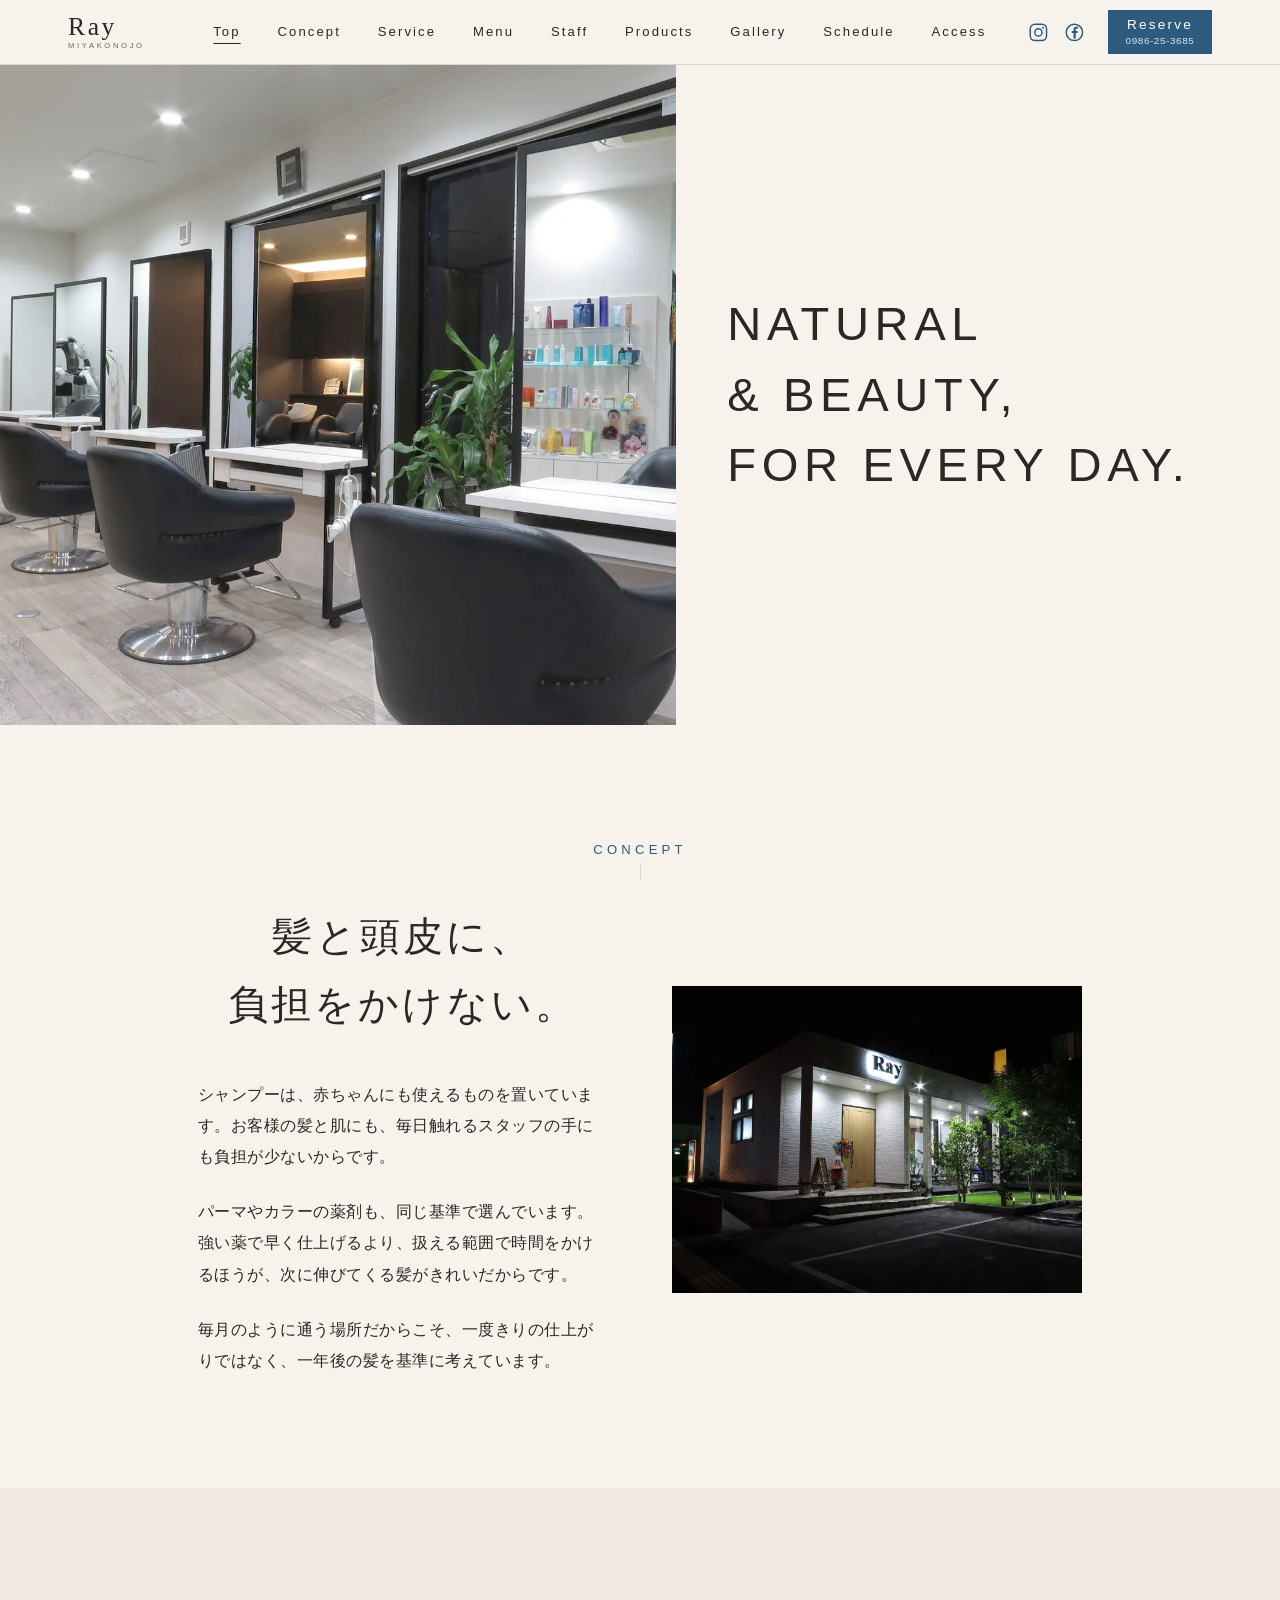
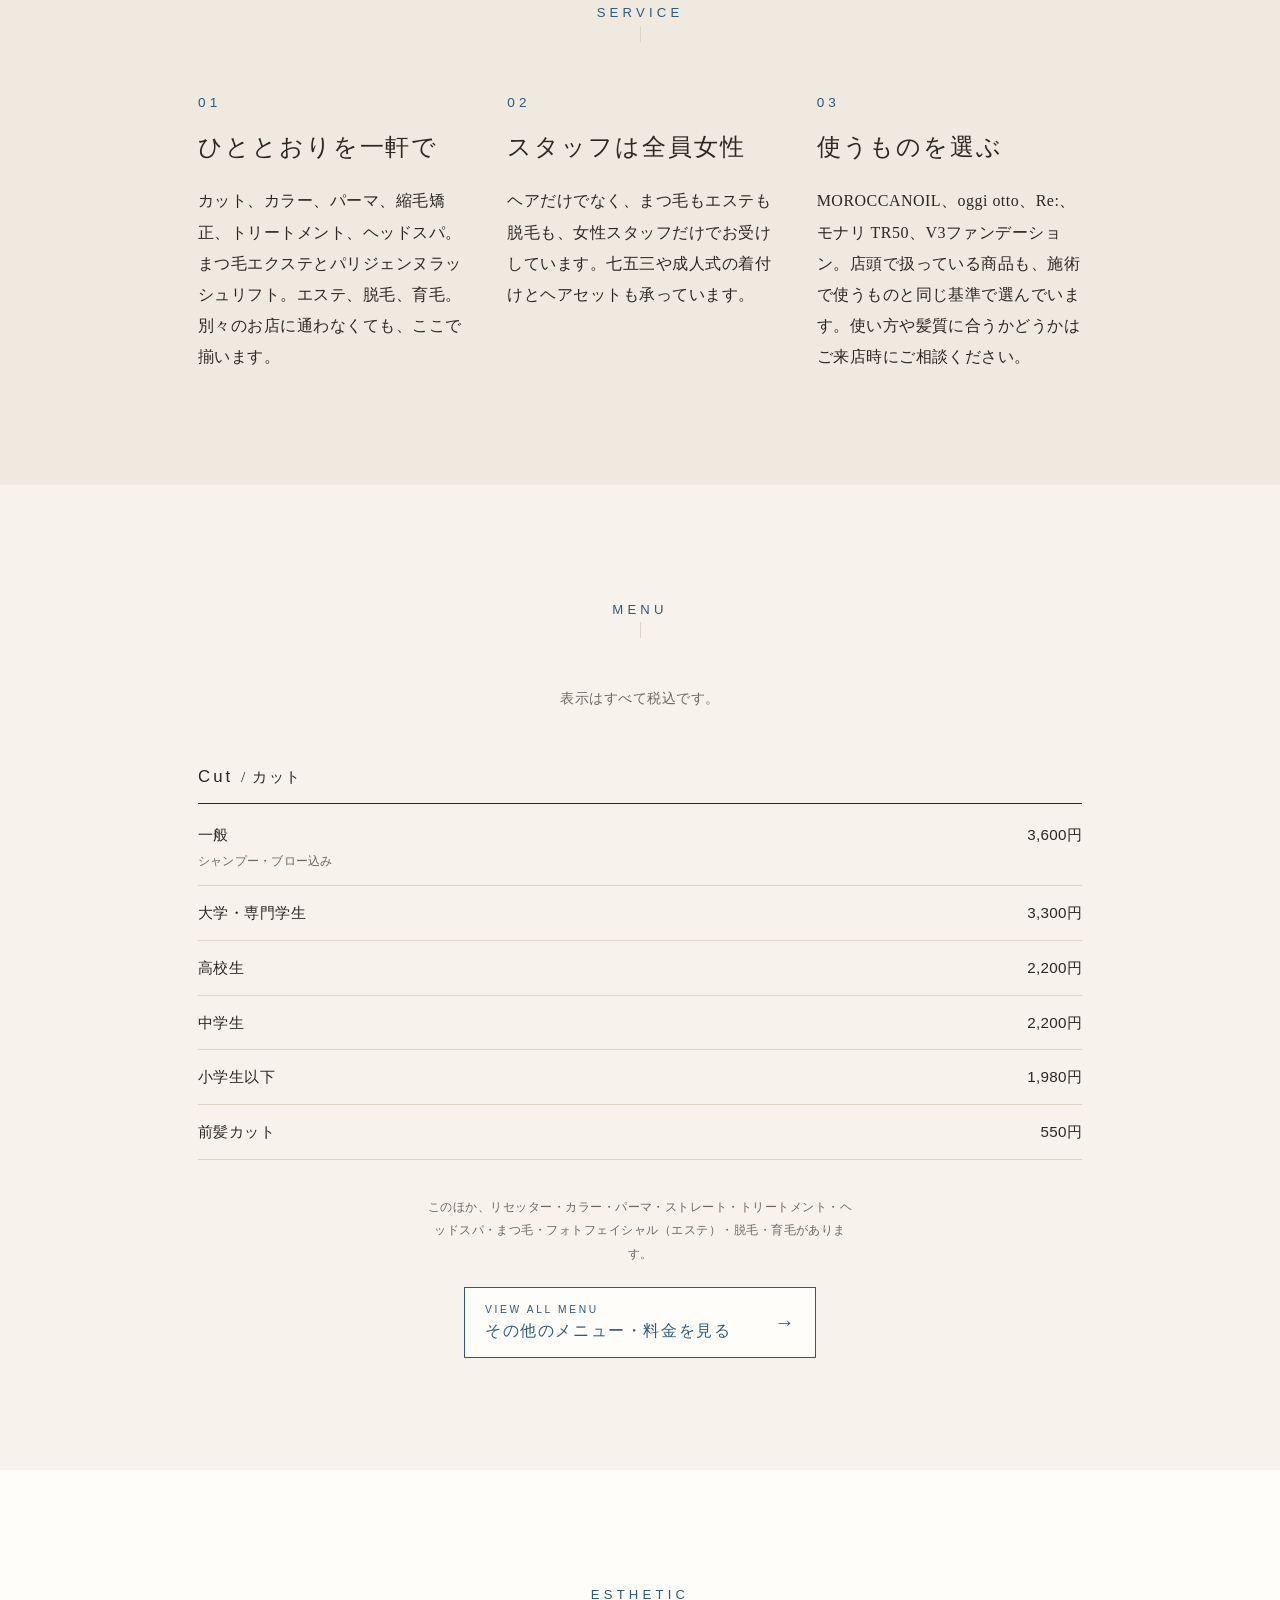
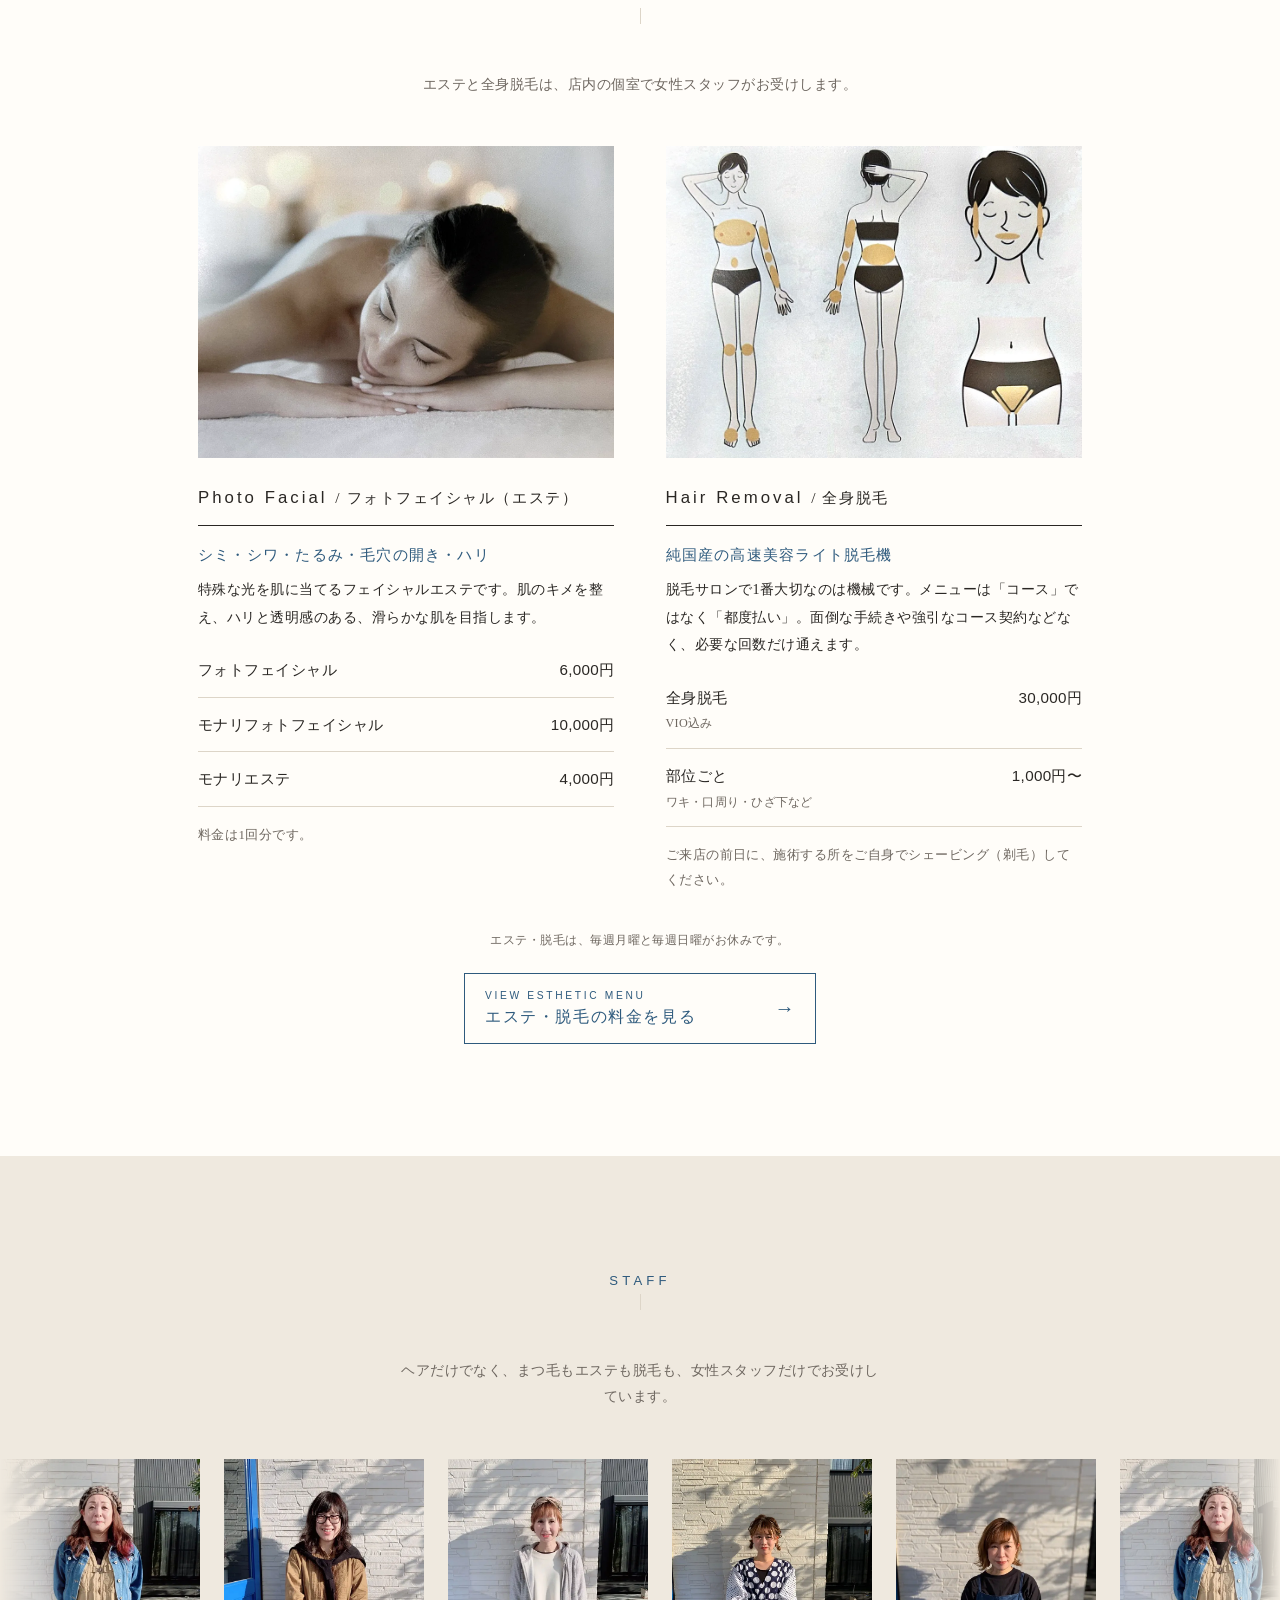
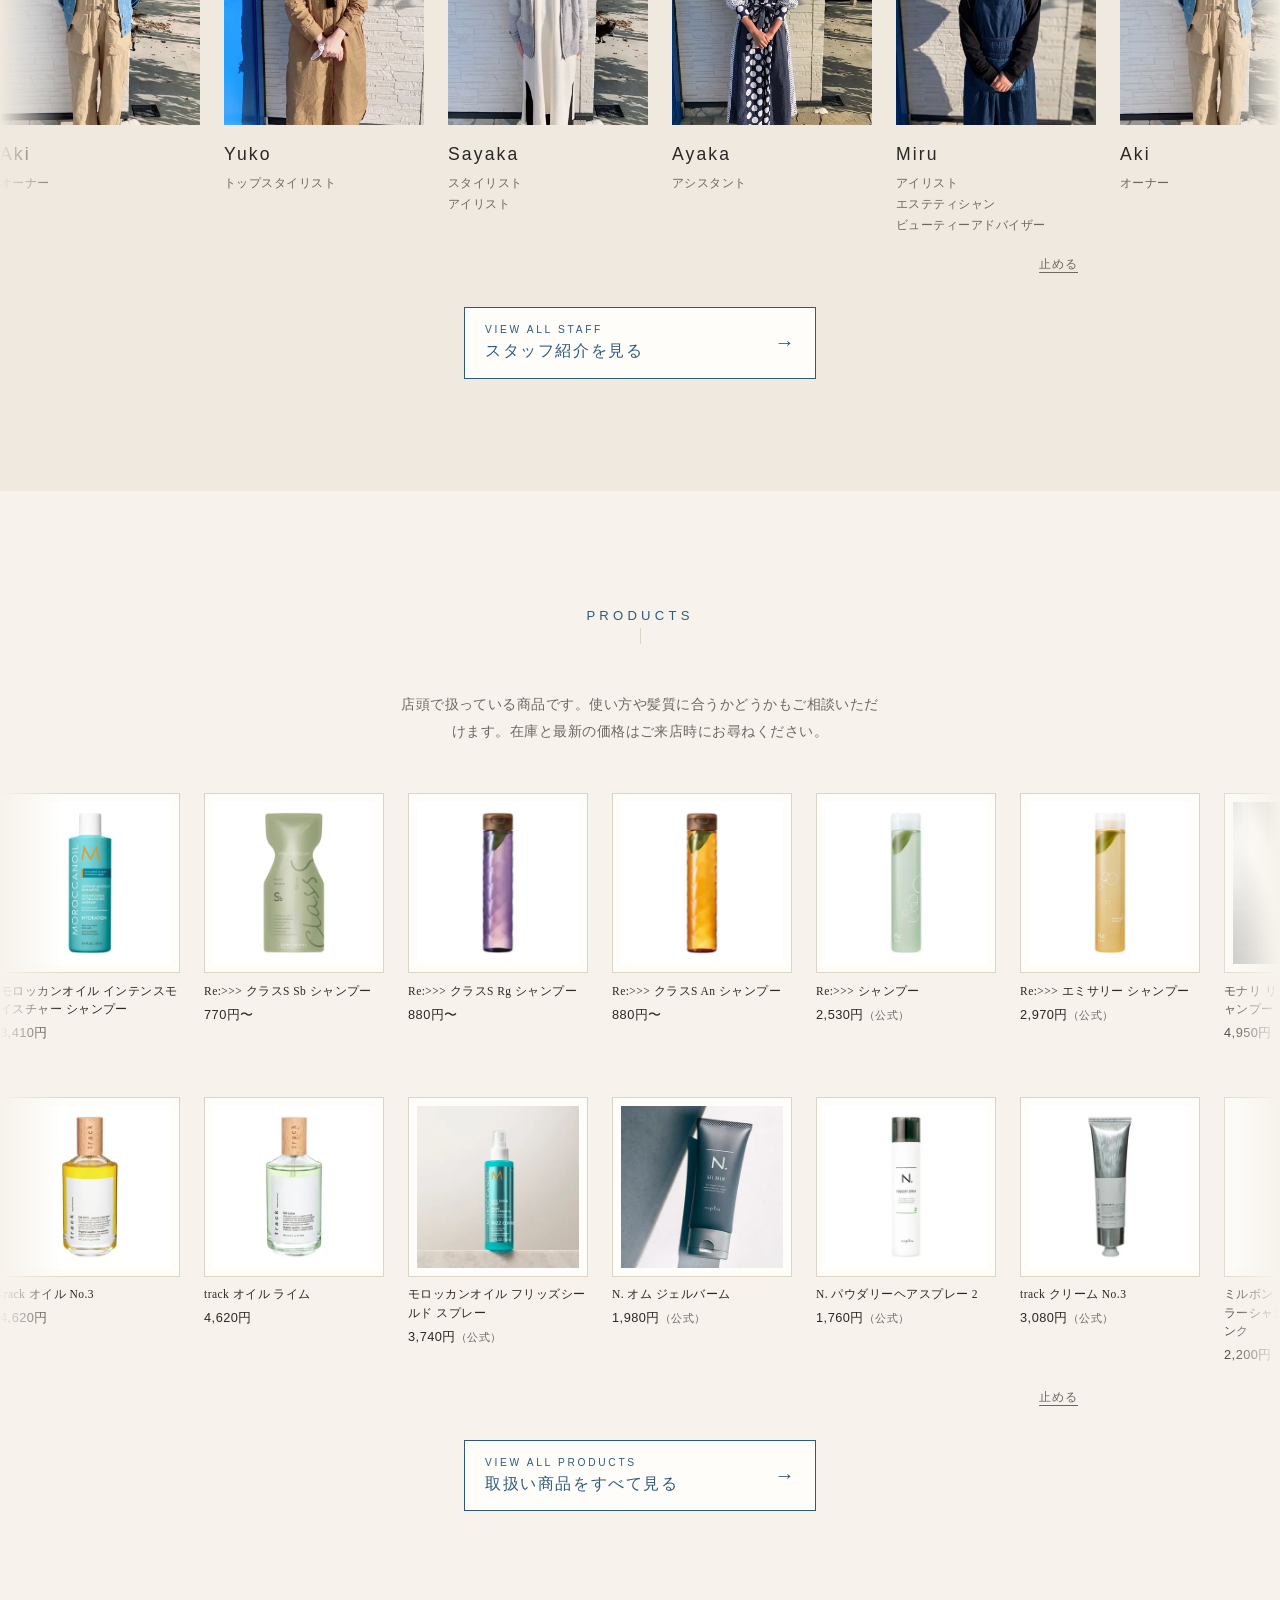
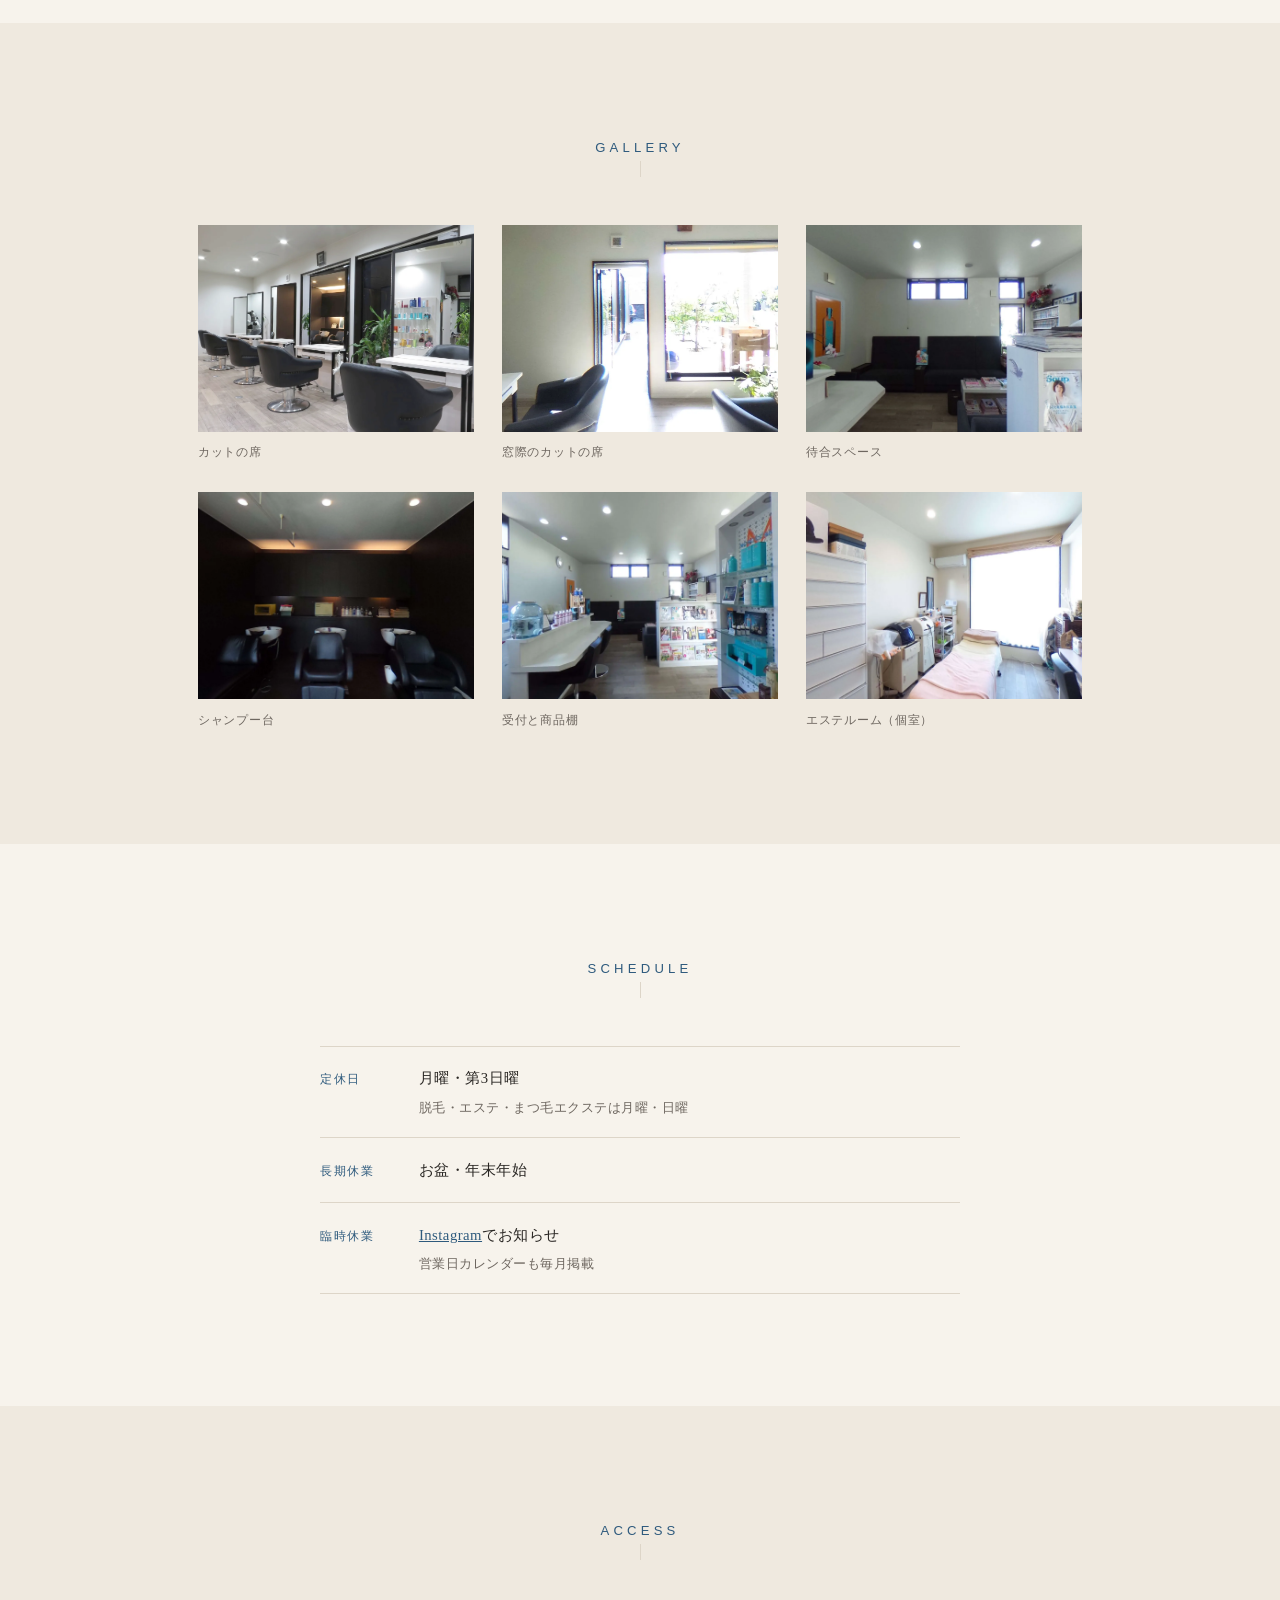
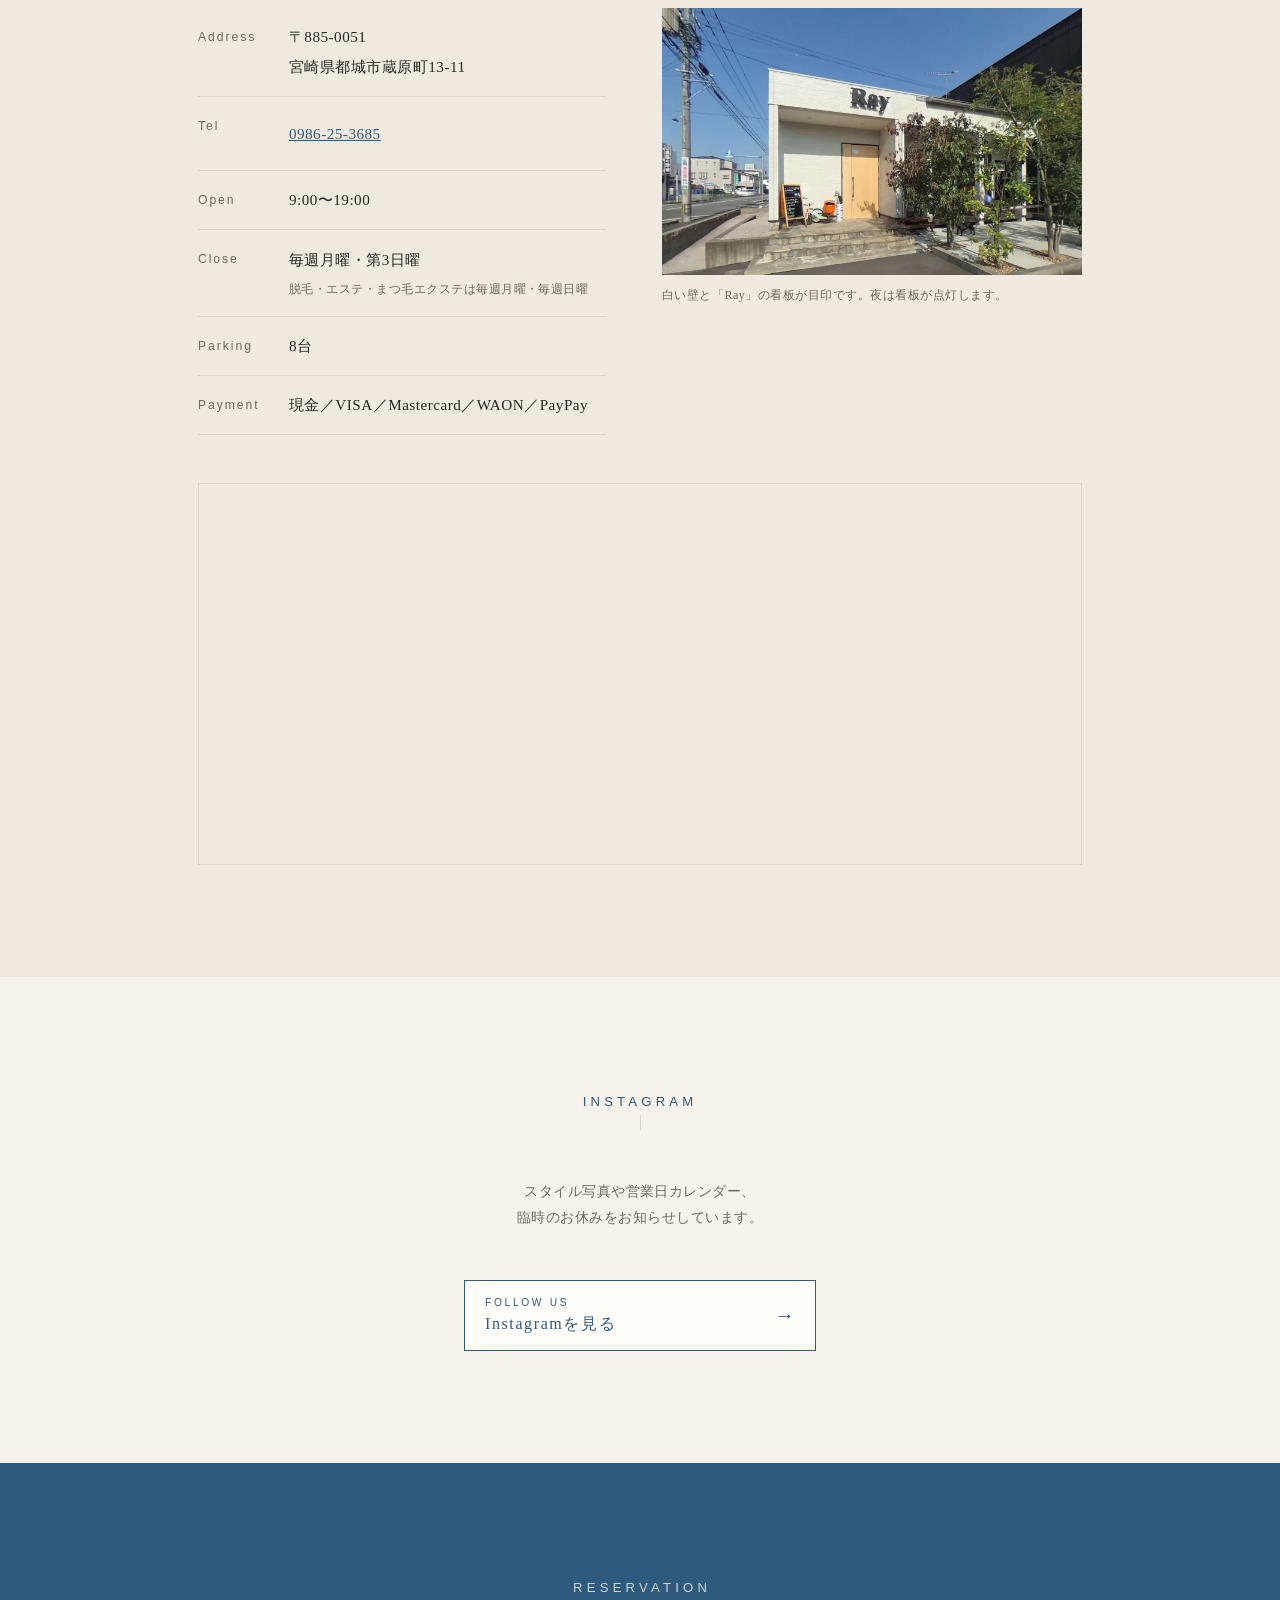
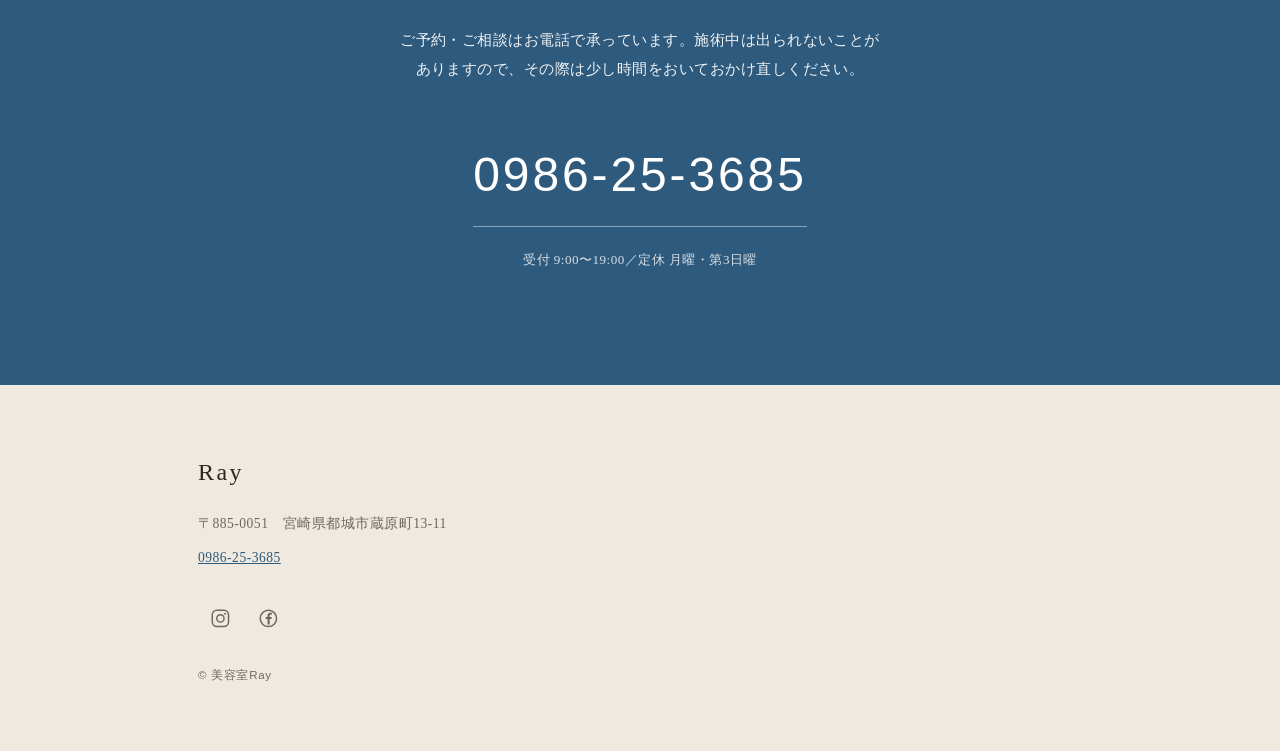
==== v2/index.html @ 23c6b714 "v2: トップにエステ(フォトフェイシャル)・全身脱毛の段(店頭のチラシの文と写真) Co-Authored-By: Claude Opus 5.5 <noreply@anthropic.com>" ====
<!DOCTYPE html>
<html lang="ja">
<head>
<script>document.documentElement.className+=" js";</script>
<meta charset="UTF-8">
<meta name="viewport" content="width=device-width, initial-scale=1">
<title>美容室Ray｜宮崎県都城市蔵原町の美容室</title>
<meta name="description" content="宮崎県都城市蔵原町の美容室Ray。髪と頭皮に負担をかけないことを基準に薬剤と商品を選んでいます。カット3,600円〜。まつ毛、エステ、脱毛まで女性スタッフだけでお受けしています。">
<meta name="robots" content="noindex">
<link rel="icon" href="favicon.svg" type="image/svg+xml">
<link rel="stylesheet" href="style.css?v=20261113b">
</head>
<body>

<a class="skip" href="#main">本文へスキップ</a>

<header class="hd">
  <div class="hd__bar">
    <a class="hd__logo" href="./">Ray<span>MIYAKONOJO</span></a>

    <button class="hd__toggle" type="button" id="navToggle" aria-expanded="false" aria-controls="siteNav">
      <span class="vh">メニューを開く</span><i></i><i></i>
    </button>

    <nav class="hd__nav" id="siteNav" aria-label="メインナビゲーション">
      <ul>
        <li><a href="./" aria-current="page">Top</a></li>
        <li><a href="#concept">Concept</a></li>
        <li><a href="#service">Service</a></li>
        <li><a href="menu.html">Menu</a></li>
        <li><a href="staff.html">Staff</a></li>
        <li><a href="products.html">Products</a></li>
        <li><a href="#gallery">Gallery</a></li>
        <li><a href="#news">Schedule</a></li>
        <li><a href="#access">Access</a></li>
      </ul>
    </nav>

    <!-- 2026-11-12 本人の頼み:予約の電話の隣に、Instagram・Facebook へ飛ぶアイコン(フッターと同じ自作のSVG) -->
    <ul class="hd__sns">
      <li><a href="https://www.instagram.com/ray19961004" target="_blank" rel="noopener">
        <span class="vh">Instagram</span>
        <svg viewBox="0 0 24 24" aria-hidden="true" focusable="false">
          <rect x="2.6" y="2.6" width="18.8" height="18.8" rx="5.4" fill="none" stroke="currentColor" stroke-width="1.7"/>
          <circle cx="12" cy="12" r="4.2" fill="none" stroke="currentColor" stroke-width="1.7"/>
          <circle cx="17.4" cy="6.6" r="1.15" fill="currentColor"/>
        </svg></a></li>
      <li><a href="https://www.facebook.com/Ray-426782200786898/" target="_blank" rel="noopener">
        <span class="vh">Facebook</span>
        <svg viewBox="0 0 24 24" aria-hidden="true" focusable="false">
          <circle cx="12" cy="12" r="9.4" fill="none" stroke="currentColor" stroke-width="1.7"/>
          <path d="M13.5 19v-6.2h2.05l.31-2.4H13.5V8.86c0-.7.19-1.17 1.19-1.17h1.27V5.54c-.22-.03-.98-.09-1.86-.09-1.84 0-3.1 1.12-3.1 3.19v1.76H8.93v2.4H11V19z" fill="currentColor"/>
        </svg></a></li>
    </ul>

    <a class="hd__cta" href="tel:0986253685">Reserve<span>0986-25-3685</span></a>
  </div>

  <nav class="hd__quick" aria-label="主要ページ">
    <ul>
      <li><a href="./" aria-current="page">Top</a></li>
      <li><a href="menu.html">Menu</a></li>
      <li><a href="staff.html">Staff</a></li>
      <li><a href="products.html">Products</a></li>
      <li><a href="#access">Access</a></li>
    </ul>
  </nav>
</header>

<main id="main">

  <!-- ヒーロー: 写真に文字を重ねない。白地に文字、その下に写真 (hairmadaの型) -->
  <section class="mv">
    <div class="mv__head">
      <p class="mv__en"><span>NATURAL</span><span>&amp; BEAUTY,</span><span>FOR EVERY DAY.</span></p>
    </div>
    <div class="mv__photo">
      <img src="assets/interior-seats.webp" width="1400" height="1050" fetchpriority="high" decoding="async"
           alt="美容室Rayの店内。鏡とセット面が並ぶ">
    </div>
  </section>

  <!-- コンセプト: THE SALON の型。短く削らず、丁寧に語る -->
  <section class="sec" id="concept">
    <p class="sec__label"><span>Concept</span></p>
    <!-- 2026-11-12 本人の頼み:夜の外観(看板が点灯)を、PCは文の右、スマホは文の下に -->
    <div class="sec__body concept">
      <div class="concept__text reveal">
        <h2 class="lead">髪と頭皮に、<br>負担をかけない。</h2>
        <p>シャンプーは、赤ちゃんにも使えるものを置いています。お客様の髪と肌にも、毎日触れるスタッフの手にも負担が少ないからです。</p>
        <p>パーマやカラーの薬剤も、同じ基準で選んでいます。強い薬で早く仕上げるより、扱える範囲で時間をかけるほうが、次に伸びてくる髪がきれいだからです。</p>
        <p>毎月のように通う場所だからこそ、一度きりの仕上がりではなく、一年後の髪を基準に考えています。</p>
      </div>
      <figure class="concept__photo reveal">
        <img src="assets/exterior-night.webp" width="1400" height="1050" loading="lazy" decoding="async"
             alt="夜の美容室Rayの外観。「Ray」の看板と入口の明かりが点灯している">
      </figure>
    </div>
  </section>

  <!-- できること: THE SALON の「特徴を並べる」型 -->
  <section class="sec sec--tint" id="service">
    <p class="sec__label"><span>Service</span></p>
    <div class="sec__body">
      <ol class="feat">
        <li class="reveal">
          <p class="feat__n">01</p>
          <h3>ひととおりを一軒で</h3>
          <p>カット、カラー、パーマ、縮毛矯正、トリートメント、ヘッドスパ。まつ毛エクステとパリジェンヌラッシュリフト。エステ、脱毛、育毛。別々のお店に通わなくても、ここで揃います。</p>
        </li>
        <li class="reveal">
          <p class="feat__n">02</p>
          <h3>スタッフは全員女性</h3>
          <p>ヘアだけでなく、まつ毛もエステも脱毛も、女性スタッフだけでお受けしています。七五三や成人式の着付けとヘアセットも承っています。</p>
        </li>
        <li class="reveal">
          <p class="feat__n">03</p>
          <h3>使うものを選ぶ</h3>
          <p>MOROCCANOIL、oggi otto、Re:、モナリ TR50、V3ファンデーション。店頭で扱っている商品も、施術で使うものと同じ基準で選んでいます。使い方や髪質に合うかどうかはご来店時にご相談ください。</p>
        </li>
      </ol>
    </div>
  </section>

  <!-- メニュー: トップはカットのみ。全メニューは別ページへ。 -->
  <section class="sec" id="menu">
    <p class="sec__label"><span>Menu</span></p>
    <div class="sec__body">
      <p class="sec__note reveal">表示はすべて税込です。</p>

      <div class="price reveal">
        <h3>Cut <span class="price__ja">/ カット</span></h3>
        <dl>
          <div><dt>一般<span>シャンプー・ブロー込み</span></dt><dd>3,600円</dd></div>
          <div><dt>大学・専門学生</dt><dd>3,300円</dd></div>
          <div><dt>高校生</dt><dd>2,200円</dd></div>
          <div><dt>中学生</dt><dd>2,200円</dd></div>
          <div><dt>小学生以下</dt><dd>1,980円</dd></div>
          <div><dt>前髪カット</dt><dd>550円</dd></div>
        </dl>
      </div>

      <p class="sec__cta-note">このほか、リセッター・カラー・パーマ・ストレート・トリートメント・ヘッドスパ・まつ毛・フォトフェイシャル（エステ）・脱毛・育毛があります。</p>
      <a class="sec__cta" href="menu.html"><span class="sec__cta-en">View All Menu</span><span class="sec__cta-ja">その他のメニュー・料金を見る</span><span class="sec__cta-arr" aria-hidden="true">→</span></a>
    </div>
  </section>

  <!-- 2026-11-13 本人の頼み:店頭のチラシ(全身脱毛/フォトフェイシャル)の文と写真で、エステと全身脱毛をトップでも分かるようにする。
       チラシの「肌トラブルを解消」「完全で結果を出す」などの効き目を言い切る言い方は、ホームページでは外した -->
  <section class="sec sec--paper" id="esthetic">
    <p class="sec__label"><span>Esthetic</span></p>
    <div class="sec__body">
      <p class="sec__note reveal">エステと全身脱毛は、店内の個室で女性スタッフがお受けします。</p>
      <div class="esth">
        <div class="esth__item reveal">
          <figure class="esth__photo">
            <img src="assets/esthetic-facial.webp" width="1200" height="900" loading="lazy" decoding="async"
                 alt="エステの施術台で、目を閉じてくつろぐ女性">
          </figure>
          <div class="price">
            <h3>Photo Facial <span class="price__ja">/ フォトフェイシャル（エステ）</span></h3>
            <p class="esth__lead">シミ・シワ・たるみ・毛穴の開き・ハリ</p>
            <p class="esth__txt">特殊な光を肌に当てるフェイシャルエステです。肌のキメを整え、ハリと透明感のある、滑らかな肌を目指します。</p>
            <dl>
              <div><dt>フォトフェイシャル</dt><dd>6,000円</dd></div>
              <div><dt>モナリフォトフェイシャル</dt><dd>10,000円</dd></div>
              <div><dt>モナリエステ</dt><dd>4,000円</dd></div>
            </dl>
            <p class="price__note">料金は1回分です。</p>
          </div>
        </div>
        <div class="esth__item reveal">
          <figure class="esth__photo">
            <img src="assets/hair-removal-body.webp" width="960" height="720" loading="lazy" decoding="async"
                 alt="全身脱毛で施術できる部位のイラスト。顔・腕・胸・お腹・背中・ひざ・足の指・VIO">
          </figure>
          <div class="price">
            <h3>Hair Removal <span class="price__ja">/ 全身脱毛</span></h3>
            <p class="esth__lead">純国産の高速美容ライト脱毛機</p>
            <p class="esth__txt">脱毛サロンで1番大切なのは機械です。メニューは「コース」ではなく「都度払い」。面倒な手続きや強引なコース契約などなく、必要な回数だけ通えます。</p>
            <dl>
              <div><dt>全身脱毛<span>VIO込み</span></dt><dd>30,000円</dd></div>
              <div><dt>部位ごと<span>ワキ・口周り・ひざ下など</span></dt><dd>1,000円〜</dd></div>
            </dl>
            <p class="price__note">ご来店の前日に、施術する所をご自身でシェービング（剃毛）してください。</p>
          </div>
        </div>
      </div>
      <p class="sec__cta-note">エステ・脱毛は、毎週月曜と毎週日曜がお休みです。</p>
      <a class="sec__cta" href="menu.html#photo-facial"><span class="sec__cta-en">View Esthetic Menu</span><span class="sec__cta-ja">エステ・脱毛の料金を見る</span><span class="sec__cta-arr" aria-hidden="true">→</span></a>
    </div>
  </section>

  <!-- Staff: トップはオーナーのみ。5名の紹介は別ページへ。 -->
  <section class="sec sec--tint" id="staff">
    <p class="sec__label"><span>Staff</span></p>
    <div class="sec__body">
      <p class="sec__note reveal">ヘアだけでなく、まつ毛もエステも脱毛も、女性スタッフだけでお受けしています。</p>
      <!-- 2026-11-12 本人の頼み:5人とも、横に自動で流れ続ける形に。同じ並びを6回続けて置いている(広い画面でも隙間が出ないように。2回目以降は読み上げない) -->
      <div class="marquee marquee--staff reveal" style="--count: 5; --copies: 6">
        <ul class="marquee__track">
          <li>
            <img src="assets/staff-aki.webp" width="666" height="1000" loading="lazy" decoding="async"
                 alt="美容室RayのオーナーのAki">
            <p class="staff__name">Aki</p>
            <p class="staff__role"><span>オーナー</span></p>
          </li>
          <li>
            <img src="assets/staff-yuko.webp" width="666" height="1000" loading="lazy" decoding="async"
                 alt="美容室RayのトップスタイリストのYuko">
            <p class="staff__name">Yuko</p>
            <p class="staff__role"><span>トップスタイリスト</span></p>
          </li>
          <li>
            <img src="assets/staff-sayaka.webp" width="666" height="1000" loading="lazy" decoding="async"
                 alt="美容室Rayのスタイリスト・アイリストのSayaka">
            <p class="staff__name">Sayaka</p>
            <p class="staff__role"><span>スタイリスト</span><span>アイリスト</span></p>
          </li>
          <li>
            <img src="assets/staff-ayaka.webp" width="750" height="1000" loading="lazy" decoding="async"
                 alt="美容室RayのアシスタントのAyaka">
            <p class="staff__name">Ayaka</p>
            <p class="staff__role"><span>アシスタント</span></p>
          </li>
          <li>
            <img src="assets/staff-miru.webp" width="666" height="1000" loading="lazy" decoding="async"
                 alt="美容室Rayのアイリスト・エステティシャン・ビューティーアドバイザーのMiru">
            <p class="staff__name">Miru</p>
            <p class="staff__role"><span>アイリスト</span><span>エステティシャン</span><span>ビューティーアドバイザー</span></p>
          </li>
          <li aria-hidden="true">
            <img src="assets/staff-aki.webp" width="666" height="1000" loading="lazy" decoding="async"
                 alt="">
            <p class="staff__name">Aki</p>
            <p class="staff__role"><span>オーナー</span></p>
          </li>
          <li aria-hidden="true">
            <img src="assets/staff-yuko.webp" width="666" height="1000" loading="lazy" decoding="async"
                 alt="">
            <p class="staff__name">Yuko</p>
            <p class="staff__role"><span>トップスタイリスト</span></p>
          </li>
          <li aria-hidden="true">
            <img src="assets/staff-sayaka.webp" width="666" height="1000" loading="lazy" decoding="async"
                 alt="">
            <p class="staff__name">Sayaka</p>
            <p class="staff__role"><span>スタイリスト</span><span>アイリスト</span></p>
          </li>
          <li aria-hidden="true">
            <img src="assets/staff-ayaka.webp" width="750" height="1000" loading="lazy" decoding="async"
                 alt="">
            <p class="staff__name">Ayaka</p>
            <p class="staff__role"><span>アシスタント</span></p>
          </li>
          <li aria-hidden="true">
            <img src="assets/staff-miru.webp" width="666" height="1000" loading="lazy" decoding="async"
                 alt="">
            <p class="staff__name">Miru</p>
            <p class="staff__role"><span>アイリスト</span><span>エステティシャン</span><span>ビューティーアドバイザー</span></p>
          </li>
          <li aria-hidden="true">
            <img src="assets/staff-aki.webp" width="666" height="1000" loading="lazy" decoding="async"
                 alt="">
            <p class="staff__name">Aki</p>
            <p class="staff__role"><span>オーナー</span></p>
          </li>
          <li aria-hidden="true">
            <img src="assets/staff-yuko.webp" width="666" height="1000" loading="lazy" decoding="async"
                 alt="">
            <p class="staff__name">Yuko</p>
            <p class="staff__role"><span>トップスタイリスト</span></p>
          </li>
          <li aria-hidden="true">
            <img src="assets/staff-sayaka.webp" width="666" height="1000" loading="lazy" decoding="async"
                 alt="">
            <p class="staff__name">Sayaka</p>
            <p class="staff__role"><span>スタイリスト</span><span>アイリスト</span></p>
          </li>
          <li aria-hidden="true">
            <img src="assets/staff-ayaka.webp" width="750" height="1000" loading="lazy" decoding="async"
                 alt="">
            <p class="staff__name">Ayaka</p>
            <p class="staff__role"><span>アシスタント</span></p>
          </li>
          <li aria-hidden="true">
            <img src="assets/staff-miru.webp" width="666" height="1000" loading="lazy" decoding="async"
                 alt="">
            <p class="staff__name">Miru</p>
            <p class="staff__role"><span>アイリスト</span><span>エステティシャン</span><span>ビューティーアドバイザー</span></p>
          </li>
          <li aria-hidden="true">
            <img src="assets/staff-aki.webp" width="666" height="1000" loading="lazy" decoding="async"
                 alt="">
            <p class="staff__name">Aki</p>
            <p class="staff__role"><span>オーナー</span></p>
          </li>
          <li aria-hidden="true">
            <img src="assets/staff-yuko.webp" width="666" height="1000" loading="lazy" decoding="async"
                 alt="">
            <p class="staff__name">Yuko</p>
            <p class="staff__role"><span>トップスタイリスト</span></p>
          </li>
          <li aria-hidden="true">
            <img src="assets/staff-sayaka.webp" width="666" height="1000" loading="lazy" decoding="async"
                 alt="">
            <p class="staff__name">Sayaka</p>
            <p class="staff__role"><span>スタイリスト</span><span>アイリスト</span></p>
          </li>
          <li aria-hidden="true">
            <img src="assets/staff-ayaka.webp" width="750" height="1000" loading="lazy" decoding="async"
                 alt="">
            <p class="staff__name">Ayaka</p>
            <p class="staff__role"><span>アシスタント</span></p>
          </li>
          <li aria-hidden="true">
            <img src="assets/staff-miru.webp" width="666" height="1000" loading="lazy" decoding="async"
                 alt="">
            <p class="staff__name">Miru</p>
            <p class="staff__role"><span>アイリスト</span><span>エステティシャン</span><span>ビューティーアドバイザー</span></p>
          </li>
          <li aria-hidden="true">
            <img src="assets/staff-aki.webp" width="666" height="1000" loading="lazy" decoding="async"
                 alt="">
            <p class="staff__name">Aki</p>
            <p class="staff__role"><span>オーナー</span></p>
          </li>
          <li aria-hidden="true">
            <img src="assets/staff-yuko.webp" width="666" height="1000" loading="lazy" decoding="async"
                 alt="">
            <p class="staff__name">Yuko</p>
            <p class="staff__role"><span>トップスタイリスト</span></p>
          </li>
          <li aria-hidden="true">
            <img src="assets/staff-sayaka.webp" width="666" height="1000" loading="lazy" decoding="async"
                 alt="">
            <p class="staff__name">Sayaka</p>
            <p class="staff__role"><span>スタイリスト</span><span>アイリスト</span></p>
          </li>
          <li aria-hidden="true">
            <img src="assets/staff-ayaka.webp" width="750" height="1000" loading="lazy" decoding="async"
                 alt="">
            <p class="staff__name">Ayaka</p>
            <p class="staff__role"><span>アシスタント</span></p>
          </li>
          <li aria-hidden="true">
            <img src="assets/staff-miru.webp" width="666" height="1000" loading="lazy" decoding="async"
                 alt="">
            <p class="staff__name">Miru</p>
            <p class="staff__role"><span>アイリスト</span><span>エステティシャン</span><span>ビューティーアドバイザー</span></p>
          </li>
          <li aria-hidden="true">
            <img src="assets/staff-aki.webp" width="666" height="1000" loading="lazy" decoding="async"
                 alt="">
            <p class="staff__name">Aki</p>
            <p class="staff__role"><span>オーナー</span></p>
          </li>
          <li aria-hidden="true">
            <img src="assets/staff-yuko.webp" width="666" height="1000" loading="lazy" decoding="async"
                 alt="">
            <p class="staff__name">Yuko</p>
            <p class="staff__role"><span>トップスタイリスト</span></p>
          </li>
          <li aria-hidden="true">
            <img src="assets/staff-sayaka.webp" width="666" height="1000" loading="lazy" decoding="async"
                 alt="">
            <p class="staff__name">Sayaka</p>
            <p class="staff__role"><span>スタイリスト</span><span>アイリスト</span></p>
          </li>
          <li aria-hidden="true">
            <img src="assets/staff-ayaka.webp" width="750" height="1000" loading="lazy" decoding="async"
                 alt="">
            <p class="staff__name">Ayaka</p>
            <p class="staff__role"><span>アシスタント</span></p>
          </li>
          <li aria-hidden="true">
            <img src="assets/staff-miru.webp" width="666" height="1000" loading="lazy" decoding="async"
                 alt="">
            <p class="staff__name">Miru</p>
            <p class="staff__role"><span>アイリスト</span><span>エステティシャン</span><span>ビューティーアドバイザー</span></p>
          </li>
        </ul>
      </div>
      <button class="marquee__toggle" type="button" aria-pressed="false">止める</button>
      <a class="sec__cta" href="staff.html"><span class="sec__cta-en">View All Staff</span><span class="sec__cta-ja">スタッフ紹介を見る</span><span class="sec__cta-arr" aria-hidden="true">→</span></a>
    </div>
  </section>

  <!-- Products: トップは MOROCCANOIL の2点。全商品は別ページへ。 -->
  <section class="sec" id="products">
    <p class="sec__label"><span>Products</span></p>
    <div class="sec__body">
      <p class="sec__note reveal">店頭で扱っている商品です。使い方や髪質に合うかどうかもご相談いただけます。在庫と最新の価格はご来店時にお尋ねください。</p>

      <!-- 2026-11-12 本人の頼み:商品を全部、横に自動で流れ続ける形に。2段で、上の段は右→左、下の段は左→右。
           並びは取扱い商品のページと同じ(ジャンル順の前半が上、後半が下)。同じ並びを2回続けて置いている(2回目は読み上げない)。
           このブロックは 素材/店の商品_2026-11-12/作業/build.py が作る -->
      <div class="marquee-rows reveal">
        <div class="marquee marquee--prods" style="--count: 30; --copies: 2">
          <ul class="marquee__track">
            <li>
              <img src="assets/shop-mo-im-shampoo-s.webp" width="360" height="360" decoding="async" alt="モロッカンオイル インテンスモイスチャー シャンプーの商品写真">
              <p class="marquee__name">モロッカンオイル インテンスモイスチャー シャンプー</p>
              <p class="marquee__price">3,410円</p>
            </li>
            <li>
              <img src="assets/shop-re-cs-sb-shampoo-s.webp" width="360" height="360" decoding="async" alt="Re:&gt;&gt;&gt; クラスS Sb シャンプーの商品写真">
              <p class="marquee__name">Re:&gt;&gt;&gt; クラスS Sb シャンプー</p>
              <p class="marquee__price">770円〜</p>
            </li>
            <li>
              <img src="assets/shop-re-cs-rg-shampoo-s.webp" width="360" height="360" decoding="async" alt="Re:&gt;&gt;&gt; クラスS Rg シャンプーの商品写真">
              <p class="marquee__name">Re:&gt;&gt;&gt; クラスS Rg シャンプー</p>
              <p class="marquee__price">880円〜</p>
            </li>
            <li>
              <img src="assets/shop-re-cs-an-shampoo-s.webp" width="360" height="360" decoding="async" alt="Re:&gt;&gt;&gt; クラスS An シャンプーの商品写真">
              <p class="marquee__name">Re:&gt;&gt;&gt; クラスS An シャンプー</p>
              <p class="marquee__price">880円〜</p>
            </li>
            <li>
              <img src="assets/shop-re-green-shampoo-s.webp" width="360" height="360" decoding="async" alt="Re:&gt;&gt;&gt; シャンプーの商品写真">
              <p class="marquee__name">Re:&gt;&gt;&gt; シャンプー</p>
              <p class="marquee__price">2,530円<small>（公式）</small></p>
            </li>
            <li>
              <img src="assets/shop-re-emissary-shampoo-s.webp" width="360" height="360" decoding="async" alt="Re:&gt;&gt;&gt; エミサリー シャンプーの商品写真">
              <p class="marquee__name">Re:&gt;&gt;&gt; エミサリー シャンプー</p>
              <p class="marquee__price">2,970円<small>（公式）</small></p>
            </li>
            <li>
              <img src="assets/shop-monnali-rear-s.webp" width="360" height="360" decoding="async" alt="モナリ リアー クレンジングシャンプーの商品写真">
              <p class="marquee__name">モナリ リアー クレンジングシャンプー</p>
              <p class="marquee__price">4,950円</p>
            </li>
            <li>
              <img src="assets/shop-monnali-mihatsu-shampoo-s.webp" width="360" height="360" decoding="async" alt="モナリ ミハツ クレンジングシャンプーの商品写真">
              <p class="marquee__name">モナリ ミハツ クレンジングシャンプー</p>
              <p class="marquee__price">5,500円</p>
            </li>
            <li>
              <img src="assets/shop-n-oil-in-shampoo-s.webp" width="360" height="360" decoding="async" alt="N. オイルイン シャンプー＆トリートメント お試しセットの商品写真">
              <p class="marquee__name">N. オイルイン シャンプー＆トリートメント お試しセット</p>
              <p class="marquee__price">1,980円<small>（公式）</small></p>
            </li>
            <li>
              <img src="assets/shop-mo-im-treatment-s.webp" width="360" height="360" decoding="async" alt="モロッカンオイル インテンスモイスチャー コンディショニングトリートメントの商品写真">
              <p class="marquee__name">モロッカンオイル インテンスモイスチャー コンディショニングトリートメント</p>
              <p class="marquee__price">3,410円</p>
            </li>
            <li>
              <img src="assets/shop-re-cs-sb-treatment-s.webp" width="360" height="360" decoding="async" alt="Re:&gt;&gt;&gt; クラスS Sb トリートメントの商品写真">
              <p class="marquee__name">Re:&gt;&gt;&gt; クラスS Sb トリートメント</p>
              <p class="marquee__price">1,100円〜</p>
            </li>
            <li>
              <img src="assets/shop-re-cs-rg-treatment-s.webp" width="360" height="360" decoding="async" alt="Re:&gt;&gt;&gt; クラスS Rg トリートメントの商品写真">
              <p class="marquee__name">Re:&gt;&gt;&gt; クラスS Rg トリートメント</p>
              <p class="marquee__price">1,210円〜</p>
            </li>
            <li>
              <img src="assets/shop-re-cs-an-treatment-s.webp" width="360" height="360" decoding="async" alt="Re:&gt;&gt;&gt; クラスS An トリートメントの商品写真">
              <p class="marquee__name">Re:&gt;&gt;&gt; クラスS An トリートメント</p>
              <p class="marquee__price">1,210円〜</p>
            </li>
            <li>
              <img src="assets/shop-re-green-treatment-s.webp" width="360" height="360" decoding="async" alt="Re:&gt;&gt;&gt; トリートメントの商品写真">
              <p class="marquee__name">Re:&gt;&gt;&gt; トリートメント</p>
              <p class="marquee__price">3,300円<small>（公式）</small></p>
            </li>
            <li>
              <img src="assets/shop-re-emissary-treatment-s.webp" width="360" height="360" decoding="async" alt="Re:&gt;&gt;&gt; エミサリー トリートメントの商品写真">
              <p class="marquee__name">Re:&gt;&gt;&gt; エミサリー トリートメント</p>
              <p class="marquee__price">3,630円<small>（公式）</small></p>
            </li>
            <li>
              <img src="assets/shop-re-natural-treatment-s.webp" width="360" height="360" decoding="async" alt="Re:&gt;&gt;&gt; ナチュラル トリートメントの商品写真">
              <p class="marquee__name">Re:&gt;&gt;&gt; ナチュラル トリートメント</p>
              <p class="marquee__price">3,300円<small>（公式）</small></p>
            </li>
            <li>
              <img src="assets/shop-monnali-mihatsu-treatment-s.webp" width="360" height="360" decoding="async" alt="モナリ ミハツ カバートリートメントの商品写真">
              <p class="marquee__name">モナリ ミハツ カバートリートメント</p>
              <p class="marquee__price">4,950円</p>
            </li>
            <li>
              <img src="assets/shop-monnali-protect-s.webp" width="360" height="360" decoding="async" alt="モナリ プロテクト カバートリートメントの商品写真">
              <p class="marquee__name">モナリ プロテクト カバートリートメント</p>
              <p class="marquee__price">4,400円</p>
            </li>
            <li>
              <img src="assets/shop-mo-treatment-100-s.webp" width="360" height="360" decoding="async" alt="モロッカンオイル トリートメントの商品写真">
              <p class="marquee__name">モロッカンオイル トリートメント</p>
              <p class="marquee__price">5,500円</p>
            </li>
            <li>
              <img src="assets/shop-mo-treatment-25-s.webp" width="360" height="360" decoding="async" alt="モロッカンオイル トリートメント ミニボトルの商品写真">
              <p class="marquee__name">モロッカンオイル トリートメント ミニボトル</p>
              <p class="marquee__price">2,090円</p>
            </li>
            <li>
              <img src="assets/shop-mo-treatment-purple-s.webp" width="360" height="360" decoding="async" alt="モロッカンオイル トリートメント パープルの商品写真">
              <p class="marquee__name">モロッカンオイル トリートメント パープル</p>
              <p class="marquee__price">4,345円<small>（公式）</small></p>
            </li>
            <li>
              <img src="assets/shop-n-polish-oil-s.webp" width="360" height="360" decoding="async" alt="N. ポリッシュオイルの商品写真">
              <p class="marquee__name">N. ポリッシュオイル</p>
              <p class="marquee__price">3,740円<small>（公式）</small></p>
            </li>
            <li>
              <img src="assets/shop-n-nourishing-oil-s.webp" width="360" height="360" decoding="async" alt="N. ナリッシングオイルの商品写真">
              <p class="marquee__name">N. ナリッシングオイル</p>
              <p class="marquee__price">2,860円<small>（公式）</small></p>
            </li>
            <li>
              <img src="assets/shop-n-shea-oil-s.webp" width="360" height="360" decoding="async" alt="N. シアオイルの商品写真">
              <p class="marquee__name">N. シアオイル</p>
              <p class="marquee__price">2,860円<small>（公式）</small></p>
            </li>
            <li>
              <img src="assets/shop-n-shea-milk-s.webp" width="360" height="360" decoding="async" alt="N. シアミルクの商品写真">
              <p class="marquee__name">N. シアミルク</p>
              <p class="marquee__price">2,860円<small>（公式）</small></p>
            </li>
            <li>
              <img src="assets/shop-napla-nent-mist-s.webp" width="360" height="360" decoding="async" alt="ナプラ ネント ボンドプレップミストの商品写真">
              <p class="marquee__name">ナプラ ネント ボンドプレップミスト</p>
              <p class="marquee__price">2,860円<small>（公式）</small></p>
            </li>
            <li>
              <img src="assets/shop-schwarzkopf-fibreplex-s.webp" width="360" height="360" decoding="async" alt="シュワルツコフ ファイバープレックス ボンドオイルの商品写真">
              <p class="marquee__name">シュワルツコフ ファイバープレックス ボンドオイル</p>
              <p class="marquee__price">3,850円<small>（公式）</small></p>
            </li>
            <li>
              <img src="assets/shop-numberthree-hue-oil-s.webp" width="360" height="360" decoding="async" alt="ナンバースリー ヒュウケア ヘアオイルの商品写真">
              <p class="marquee__name">ナンバースリー ヒュウケア ヘアオイル</p>
              <p class="marquee__price">4,400円<small>（公式）</small></p>
            </li>
            <li>
              <img src="assets/shop-fiole-qualucia-s.webp" width="360" height="360" decoding="async" alt="フィヨーレ クオルシア モイストジェルの商品写真">
              <p class="marquee__name">フィヨーレ クオルシア モイストジェル</p>
              <p class="marquee__price">2,420円<small>（公式）</small></p>
            </li>
            <li>
              <img src="assets/shop-track-oil-1-s.webp" width="360" height="360" decoding="async" alt="track オイル No.1の商品写真">
              <p class="marquee__name">track オイル No.1</p>
              <p class="marquee__price">4,620円</p>
            </li>
            <li aria-hidden="true">
              <img src="assets/shop-mo-im-shampoo-s.webp" width="360" height="360" decoding="async" alt="">
              <p class="marquee__name">モロッカンオイル インテンスモイスチャー シャンプー</p>
              <p class="marquee__price">3,410円</p>
            </li>
            <li aria-hidden="true">
              <img src="assets/shop-re-cs-sb-shampoo-s.webp" width="360" height="360" decoding="async" alt="">
              <p class="marquee__name">Re:&gt;&gt;&gt; クラスS Sb シャンプー</p>
              <p class="marquee__price">770円〜</p>
            </li>
            <li aria-hidden="true">
              <img src="assets/shop-re-cs-rg-shampoo-s.webp" width="360" height="360" decoding="async" alt="">
              <p class="marquee__name">Re:&gt;&gt;&gt; クラスS Rg シャンプー</p>
              <p class="marquee__price">880円〜</p>
            </li>
            <li aria-hidden="true">
              <img src="assets/shop-re-cs-an-shampoo-s.webp" width="360" height="360" decoding="async" alt="">
              <p class="marquee__name">Re:&gt;&gt;&gt; クラスS An シャンプー</p>
              <p class="marquee__price">880円〜</p>
            </li>
            <li aria-hidden="true">
              <img src="assets/shop-re-green-shampoo-s.webp" width="360" height="360" decoding="async" alt="">
              <p class="marquee__name">Re:&gt;&gt;&gt; シャンプー</p>
              <p class="marquee__price">2,530円<small>（公式）</small></p>
            </li>
            <li aria-hidden="true">
              <img src="assets/shop-re-emissary-shampoo-s.webp" width="360" height="360" decoding="async" alt="">
              <p class="marquee__name">Re:&gt;&gt;&gt; エミサリー シャンプー</p>
              <p class="marquee__price">2,970円<small>（公式）</small></p>
            </li>
            <li aria-hidden="true">
              <img src="assets/shop-monnali-rear-s.webp" width="360" height="360" decoding="async" alt="">
              <p class="marquee__name">モナリ リアー クレンジングシャンプー</p>
              <p class="marquee__price">4,950円</p>
            </li>
            <li aria-hidden="true">
              <img src="assets/shop-monnali-mihatsu-shampoo-s.webp" width="360" height="360" decoding="async" alt="">
              <p class="marquee__name">モナリ ミハツ クレンジングシャンプー</p>
              <p class="marquee__price">5,500円</p>
            </li>
            <li aria-hidden="true">
              <img src="assets/shop-n-oil-in-shampoo-s.webp" width="360" height="360" decoding="async" alt="">
              <p class="marquee__name">N. オイルイン シャンプー＆トリートメント お試しセット</p>
              <p class="marquee__price">1,980円<small>（公式）</small></p>
            </li>
            <li aria-hidden="true">
              <img src="assets/shop-mo-im-treatment-s.webp" width="360" height="360" decoding="async" alt="">
              <p class="marquee__name">モロッカンオイル インテンスモイスチャー コンディショニングトリートメント</p>
              <p class="marquee__price">3,410円</p>
            </li>
            <li aria-hidden="true">
              <img src="assets/shop-re-cs-sb-treatment-s.webp" width="360" height="360" decoding="async" alt="">
              <p class="marquee__name">Re:&gt;&gt;&gt; クラスS Sb トリートメント</p>
              <p class="marquee__price">1,100円〜</p>
            </li>
            <li aria-hidden="true">
              <img src="assets/shop-re-cs-rg-treatment-s.webp" width="360" height="360" decoding="async" alt="">
              <p class="marquee__name">Re:&gt;&gt;&gt; クラスS Rg トリートメント</p>
              <p class="marquee__price">1,210円〜</p>
            </li>
            <li aria-hidden="true">
              <img src="assets/shop-re-cs-an-treatment-s.webp" width="360" height="360" decoding="async" alt="">
              <p class="marquee__name">Re:&gt;&gt;&gt; クラスS An トリートメント</p>
              <p class="marquee__price">1,210円〜</p>
            </li>
            <li aria-hidden="true">
              <img src="assets/shop-re-green-treatment-s.webp" width="360" height="360" decoding="async" alt="">
              <p class="marquee__name">Re:&gt;&gt;&gt; トリートメント</p>
              <p class="marquee__price">3,300円<small>（公式）</small></p>
            </li>
            <li aria-hidden="true">
              <img src="assets/shop-re-emissary-treatment-s.webp" width="360" height="360" decoding="async" alt="">
              <p class="marquee__name">Re:&gt;&gt;&gt; エミサリー トリートメント</p>
              <p class="marquee__price">3,630円<small>（公式）</small></p>
            </li>
            <li aria-hidden="true">
              <img src="assets/shop-re-natural-treatment-s.webp" width="360" height="360" decoding="async" alt="">
              <p class="marquee__name">Re:&gt;&gt;&gt; ナチュラル トリートメント</p>
              <p class="marquee__price">3,300円<small>（公式）</small></p>
            </li>
            <li aria-hidden="true">
              <img src="assets/shop-monnali-mihatsu-treatment-s.webp" width="360" height="360" decoding="async" alt="">
              <p class="marquee__name">モナリ ミハツ カバートリートメント</p>
              <p class="marquee__price">4,950円</p>
            </li>
            <li aria-hidden="true">
              <img src="assets/shop-monnali-protect-s.webp" width="360" height="360" decoding="async" alt="">
              <p class="marquee__name">モナリ プロテクト カバートリートメント</p>
              <p class="marquee__price">4,400円</p>
            </li>
            <li aria-hidden="true">
              <img src="assets/shop-mo-treatment-100-s.webp" width="360" height="360" decoding="async" alt="">
              <p class="marquee__name">モロッカンオイル トリートメント</p>
              <p class="marquee__price">5,500円</p>
            </li>
            <li aria-hidden="true">
              <img src="assets/shop-mo-treatment-25-s.webp" width="360" height="360" decoding="async" alt="">
              <p class="marquee__name">モロッカンオイル トリートメント ミニボトル</p>
              <p class="marquee__price">2,090円</p>
            </li>
            <li aria-hidden="true">
              <img src="assets/shop-mo-treatment-purple-s.webp" width="360" height="360" decoding="async" alt="">
              <p class="marquee__name">モロッカンオイル トリートメント パープル</p>
              <p class="marquee__price">4,345円<small>（公式）</small></p>
            </li>
            <li aria-hidden="true">
              <img src="assets/shop-n-polish-oil-s.webp" width="360" height="360" decoding="async" alt="">
              <p class="marquee__name">N. ポリッシュオイル</p>
              <p class="marquee__price">3,740円<small>（公式）</small></p>
            </li>
            <li aria-hidden="true">
              <img src="assets/shop-n-nourishing-oil-s.webp" width="360" height="360" decoding="async" alt="">
              <p class="marquee__name">N. ナリッシングオイル</p>
              <p class="marquee__price">2,860円<small>（公式）</small></p>
            </li>
            <li aria-hidden="true">
              <img src="assets/shop-n-shea-oil-s.webp" width="360" height="360" decoding="async" alt="">
              <p class="marquee__name">N. シアオイル</p>
              <p class="marquee__price">2,860円<small>（公式）</small></p>
            </li>
            <li aria-hidden="true">
              <img src="assets/shop-n-shea-milk-s.webp" width="360" height="360" decoding="async" alt="">
              <p class="marquee__name">N. シアミルク</p>
              <p class="marquee__price">2,860円<small>（公式）</small></p>
            </li>
            <li aria-hidden="true">
              <img src="assets/shop-napla-nent-mist-s.webp" width="360" height="360" decoding="async" alt="">
              <p class="marquee__name">ナプラ ネント ボンドプレップミスト</p>
              <p class="marquee__price">2,860円<small>（公式）</small></p>
            </li>
            <li aria-hidden="true">
              <img src="assets/shop-schwarzkopf-fibreplex-s.webp" width="360" height="360" decoding="async" alt="">
              <p class="marquee__name">シュワルツコフ ファイバープレックス ボンドオイル</p>
              <p class="marquee__price">3,850円<small>（公式）</small></p>
            </li>
            <li aria-hidden="true">
              <img src="assets/shop-numberthree-hue-oil-s.webp" width="360" height="360" decoding="async" alt="">
              <p class="marquee__name">ナンバースリー ヒュウケア ヘアオイル</p>
              <p class="marquee__price">4,400円<small>（公式）</small></p>
            </li>
            <li aria-hidden="true">
              <img src="assets/shop-fiole-qualucia-s.webp" width="360" height="360" decoding="async" alt="">
              <p class="marquee__name">フィヨーレ クオルシア モイストジェル</p>
              <p class="marquee__price">2,420円<small>（公式）</small></p>
            </li>
            <li aria-hidden="true">
              <img src="assets/shop-track-oil-1-s.webp" width="360" height="360" decoding="async" alt="">
              <p class="marquee__name">track オイル No.1</p>
              <p class="marquee__price">4,620円</p>
            </li>
          </ul>
        </div>
        <div class="marquee marquee--prods marquee--reverse" style="--count: 30; --copies: 2">
          <ul class="marquee__track">
            <li>
              <img src="assets/shop-track-oil-3-s.webp" width="360" height="360" decoding="async" alt="track オイル No.3の商品写真">
              <p class="marquee__name">track オイル No.3</p>
              <p class="marquee__price">4,620円</p>
            </li>
            <li>
              <img src="assets/shop-track-oil-lime-s.webp" width="360" height="360" decoding="async" alt="track オイル ライムの商品写真">
              <p class="marquee__name">track オイル ライム</p>
              <p class="marquee__price">4,620円</p>
            </li>
            <li>
              <img src="assets/shop-mo-frizz-shield-s.webp" width="360" height="360" decoding="async" alt="モロッカンオイル フリッズシールド スプレーの商品写真">
              <p class="marquee__name">モロッカンオイル フリッズシールド スプレー</p>
              <p class="marquee__price">3,740円<small>（公式）</small></p>
            </li>
            <li>
              <img src="assets/shop-n-gel-balm-s.webp" width="360" height="360" decoding="async" alt="N. オム ジェルバームの商品写真">
              <p class="marquee__name">N. オム ジェルバーム</p>
              <p class="marquee__price">1,980円<small>（公式）</small></p>
            </li>
            <li>
              <img src="assets/shop-n-powdery-spray-s.webp" width="360" height="360" decoding="async" alt="N. パウダリーヘアスプレー 2の商品写真">
              <p class="marquee__name">N. パウダリーヘアスプレー 2</p>
              <p class="marquee__price">1,760円<small>（公式）</small></p>
            </li>
            <li>
              <img src="assets/shop-track-cream-3-s.webp" width="360" height="360" decoding="async" alt="track クリーム No.3の商品写真">
              <p class="marquee__name">track クリーム No.3</p>
              <p class="marquee__price">3,080円<small>（公式）</small></p>
            </li>
            <li>
              <img src="assets/shop-milbon-cg-pink-s.webp" width="360" height="360" decoding="async" alt="ミルボン カラーガジェット カラーシャンプー ストロベリーピンクの商品写真">
              <p class="marquee__name">ミルボン カラーガジェット カラーシャンプー ストロベリーピンク</p>
              <p class="marquee__price">2,200円<small>（公式）</small></p>
            </li>
            <li>
              <img src="assets/shop-milbon-cg-ash-s.webp" width="360" height="360" decoding="async" alt="ミルボン カラーガジェット カラーシャンプー ブルーベリーアッシュの商品写真">
              <p class="marquee__name">ミルボン カラーガジェット カラーシャンプー ブルーベリーアッシュ</p>
              <p class="marquee__price">2,200円<small>（公式）</small></p>
            </li>
            <li>
              <img src="assets/shop-milbon-cg-purple-s.webp" width="360" height="360" decoding="async" alt="ミルボン カラーガジェット カラーシャンプー ラベンダーパープルの商品写真">
              <p class="marquee__name">ミルボン カラーガジェット カラーシャンプー ラベンダーパープル</p>
              <p class="marquee__price">2,200円<small>（公式）</small></p>
            </li>
            <li>
              <img src="assets/shop-paimore-sc-shampoo-s.webp" width="360" height="360" decoding="async" alt="スペクトラムカラーズ カラーシャンプー プラチナの商品写真">
              <p class="marquee__name">スペクトラムカラーズ カラーシャンプー プラチナ</p>
              <p class="marquee__price">1,980円<small>（公式）</small></p>
            </li>
            <li>
              <img src="assets/shop-paimore-canatone-s.webp" width="360" height="360" decoding="async" alt="スペクトラムカラーズ カラートリートメント グレージュの商品写真">
              <p class="marquee__name">スペクトラムカラーズ カラートリートメント グレージュ</p>
              <p class="marquee__price">3,520円<small>（公式）</small></p>
            </li>
            <li>
              <img src="assets/shop-re-emissary-cleansing-gel-s.webp" width="360" height="360" decoding="async" alt="Re:&gt;&gt;&gt; エミサリー クレンジングジェルの商品写真">
              <p class="marquee__name">Re:&gt;&gt;&gt; エミサリー クレンジングジェル</p>
              <p class="marquee__price">3,740円<small>（公式）</small></p>
            </li>
            <li>
              <img src="assets/shop-milbon-plarmia-foam-s.webp" width="360" height="360" decoding="async" alt="ミルボン プラーミア クリアスパフォームの商品写真">
              <p class="marquee__name">ミルボン プラーミア クリアスパフォーム</p>
              <p class="marquee__price">3,025円〜<small>（公式）</small></p>
            </li>
            <li>
              <img src="assets/shop-monnali-clean-mist-s.webp" width="153" height="360" decoding="async" alt="モナリ クリーン スカルプミストの商品写真">
              <p class="marquee__name">モナリ クリーン スカルプミスト</p>
              <p class="marquee__price">6,050円</p>
            </li>
            <li>
              <img src="assets/shop-monnali-ikumou-s.webp" width="360" height="360" decoding="async" alt="モナリ 育毛剤の商品写真">
              <p class="marquee__name">モナリ 育毛剤</p>
              <p class="marquee__price">10,780円</p>
            </li>
            <li>
              <img src="assets/shop-egutam-s.webp" width="360" height="360" decoding="async" alt="エグータム まつげ美容液の商品写真">
              <p class="marquee__name">エグータム まつげ美容液</p>
              <p class="marquee__price">5,940円</p>
            </li>
            <li>
              <img src="assets/shop-monnali-eyelash-s.webp" width="360" height="360" decoding="async" alt="モナリ アイラッシュ エッセンスの商品写真">
              <p class="marquee__name">モナリ アイラッシュ エッセンス</p>
              <p class="marquee__price">7,700円</p>
            </li>
            <li>
              <img src="assets/shop-monnali-cleansing-s.webp" width="360" height="360" decoding="async" alt="モナリ TR50 クレンジングの商品写真">
              <p class="marquee__name">モナリ TR50 クレンジング</p>
              <p class="marquee__price">11,000円</p>
            </li>
            <li>
              <img src="assets/shop-monnali-soap-s.webp" width="360" height="360" decoding="async" alt="モナリ TR50 ソープの商品写真">
              <p class="marquee__name">モナリ TR50 ソープ</p>
              <p class="marquee__price">3,300円</p>
            </li>
            <li>
              <img src="assets/shop-monnali-peeling-s.webp" width="360" height="360" decoding="async" alt="モナリ TR50 水素ピーリングジェルの商品写真">
              <p class="marquee__name">モナリ TR50 水素ピーリングジェル</p>
              <p class="marquee__price">7,800円</p>
            </li>
            <li>
              <img src="assets/shop-monnali-h2c-pack-s.webp" width="360" height="360" decoding="async" alt="モナリ TR50 H2炭酸パックの商品写真">
              <p class="marquee__name">モナリ TR50 H2炭酸パック</p>
              <p class="marquee__price">13,860円</p>
            </li>
            <li>
              <img src="assets/shop-quick-morning-s.webp" width="360" height="360" decoding="async" alt="エニシー for クイックモーニングの商品写真">
              <p class="marquee__name">エニシー for クイックモーニング</p>
              <p class="marquee__price">5,830円<small>（公式）</small></p>
            </li>
            <li>
              <img src="assets/shop-lureaqu-alltime-s.webp" width="360" height="360" decoding="async" alt="ルリーク オールタイムクリームの商品写真">
              <p class="marquee__name">ルリーク オールタイムクリーム</p>
              <p class="marquee__price">7,040円<small>（公式）</small></p>
            </li>
            <li>
              <img src="assets/shop-ceruru-uv-s.webp" width="175" height="360" decoding="async" alt="セルル UVプロテクト プレミアの商品写真">
              <p class="marquee__name">セルル UVプロテクト プレミア</p>
              <p class="marquee__price">2,970円<small>（公式）</small></p>
            </li>
            <li>
              <img src="assets/shop-ceruru-beautykeep-s.webp" width="360" height="360" decoding="async" alt="セルル ビューティキープ プレミアの商品写真">
              <p class="marquee__name">セルル ビューティキープ プレミア</p>
              <p class="marquee__price">2,090円<small>（公式）</small></p>
            </li>
            <li>
              <img src="assets/shop-balloon-concealer-s.webp" width="360" height="360" decoding="async" alt="セフィーヌ バルーンコンシーラー EXの商品写真">
              <p class="marquee__name">セフィーヌ バルーンコンシーラー EX</p>
              <p class="marquee__price">4,290円<small>（公式）</small></p>
            </li>
            <li>
              <img src="assets/shop-adjuvant-body-coat-s.webp" width="360" height="360" decoding="async" alt="アジュバン ボディコートの商品写真">
              <p class="marquee__name">アジュバン ボディコート</p>
              <p class="marquee__price">3,850円<small>（公式）</small></p>
            </li>
            <li>
              <img src="assets/shop-vitenuto-gel-s.webp" width="360" height="360" decoding="async" alt="ビ・テヌート コンフォートジェルの商品写真">
              <p class="marquee__name">ビ・テヌート コンフォートジェル</p>
              <p class="marquee__price">4,950円<small>（公式）</small></p>
            </li>
            <li>
              <img src="assets/shop-monnali-hand-cream-s.webp" width="360" height="360" decoding="async" alt="モナリ TR50 ハンドクリームの商品写真">
              <p class="marquee__name">モナリ TR50 ハンドクリーム</p>
              <p class="marquee__price">4,620円<small>（公式）</small></p>
            </li>
            <li>
              <img src="assets/shop-monnali-bhachi-clensa-s.webp" width="160" height="295" decoding="async" alt="モナリ B8 クレンサの商品写真">
              <p class="marquee__name">モナリ B8 クレンサ</p>
              <p class="marquee__price">13,860円<small>（公式）</small></p>
            </li>
            <li aria-hidden="true">
              <img src="assets/shop-track-oil-3-s.webp" width="360" height="360" decoding="async" alt="">
              <p class="marquee__name">track オイル No.3</p>
              <p class="marquee__price">4,620円</p>
            </li>
            <li aria-hidden="true">
              <img src="assets/shop-track-oil-lime-s.webp" width="360" height="360" decoding="async" alt="">
              <p class="marquee__name">track オイル ライム</p>
              <p class="marquee__price">4,620円</p>
            </li>
            <li aria-hidden="true">
              <img src="assets/shop-mo-frizz-shield-s.webp" width="360" height="360" decoding="async" alt="">
              <p class="marquee__name">モロッカンオイル フリッズシールド スプレー</p>
              <p class="marquee__price">3,740円<small>（公式）</small></p>
            </li>
            <li aria-hidden="true">
              <img src="assets/shop-n-gel-balm-s.webp" width="360" height="360" decoding="async" alt="">
              <p class="marquee__name">N. オム ジェルバーム</p>
              <p class="marquee__price">1,980円<small>（公式）</small></p>
            </li>
            <li aria-hidden="true">
              <img src="assets/shop-n-powdery-spray-s.webp" width="360" height="360" decoding="async" alt="">
              <p class="marquee__name">N. パウダリーヘアスプレー 2</p>
              <p class="marquee__price">1,760円<small>（公式）</small></p>
            </li>
            <li aria-hidden="true">
              <img src="assets/shop-track-cream-3-s.webp" width="360" height="360" decoding="async" alt="">
              <p class="marquee__name">track クリーム No.3</p>
              <p class="marquee__price">3,080円<small>（公式）</small></p>
            </li>
            <li aria-hidden="true">
              <img src="assets/shop-milbon-cg-pink-s.webp" width="360" height="360" decoding="async" alt="">
              <p class="marquee__name">ミルボン カラーガジェット カラーシャンプー ストロベリーピンク</p>
              <p class="marquee__price">2,200円<small>（公式）</small></p>
            </li>
            <li aria-hidden="true">
              <img src="assets/shop-milbon-cg-ash-s.webp" width="360" height="360" decoding="async" alt="">
              <p class="marquee__name">ミルボン カラーガジェット カラーシャンプー ブルーベリーアッシュ</p>
              <p class="marquee__price">2,200円<small>（公式）</small></p>
            </li>
            <li aria-hidden="true">
              <img src="assets/shop-milbon-cg-purple-s.webp" width="360" height="360" decoding="async" alt="">
              <p class="marquee__name">ミルボン カラーガジェット カラーシャンプー ラベンダーパープル</p>
              <p class="marquee__price">2,200円<small>（公式）</small></p>
            </li>
            <li aria-hidden="true">
              <img src="assets/shop-paimore-sc-shampoo-s.webp" width="360" height="360" decoding="async" alt="">
              <p class="marquee__name">スペクトラムカラーズ カラーシャンプー プラチナ</p>
              <p class="marquee__price">1,980円<small>（公式）</small></p>
            </li>
            <li aria-hidden="true">
              <img src="assets/shop-paimore-canatone-s.webp" width="360" height="360" decoding="async" alt="">
              <p class="marquee__name">スペクトラムカラーズ カラートリートメント グレージュ</p>
              <p class="marquee__price">3,520円<small>（公式）</small></p>
            </li>
            <li aria-hidden="true">
              <img src="assets/shop-re-emissary-cleansing-gel-s.webp" width="360" height="360" decoding="async" alt="">
              <p class="marquee__name">Re:&gt;&gt;&gt; エミサリー クレンジングジェル</p>
              <p class="marquee__price">3,740円<small>（公式）</small></p>
            </li>
            <li aria-hidden="true">
              <img src="assets/shop-milbon-plarmia-foam-s.webp" width="360" height="360" decoding="async" alt="">
              <p class="marquee__name">ミルボン プラーミア クリアスパフォーム</p>
              <p class="marquee__price">3,025円〜<small>（公式）</small></p>
            </li>
            <li aria-hidden="true">
              <img src="assets/shop-monnali-clean-mist-s.webp" width="153" height="360" decoding="async" alt="">
              <p class="marquee__name">モナリ クリーン スカルプミスト</p>
              <p class="marquee__price">6,050円</p>
            </li>
            <li aria-hidden="true">
              <img src="assets/shop-monnali-ikumou-s.webp" width="360" height="360" decoding="async" alt="">
              <p class="marquee__name">モナリ 育毛剤</p>
              <p class="marquee__price">10,780円</p>
            </li>
            <li aria-hidden="true">
              <img src="assets/shop-egutam-s.webp" width="360" height="360" decoding="async" alt="">
              <p class="marquee__name">エグータム まつげ美容液</p>
              <p class="marquee__price">5,940円</p>
            </li>
            <li aria-hidden="true">
              <img src="assets/shop-monnali-eyelash-s.webp" width="360" height="360" decoding="async" alt="">
              <p class="marquee__name">モナリ アイラッシュ エッセンス</p>
              <p class="marquee__price">7,700円</p>
            </li>
            <li aria-hidden="true">
              <img src="assets/shop-monnali-cleansing-s.webp" width="360" height="360" decoding="async" alt="">
              <p class="marquee__name">モナリ TR50 クレンジング</p>
              <p class="marquee__price">11,000円</p>
            </li>
            <li aria-hidden="true">
              <img src="assets/shop-monnali-soap-s.webp" width="360" height="360" decoding="async" alt="">
              <p class="marquee__name">モナリ TR50 ソープ</p>
              <p class="marquee__price">3,300円</p>
            </li>
            <li aria-hidden="true">
              <img src="assets/shop-monnali-peeling-s.webp" width="360" height="360" decoding="async" alt="">
              <p class="marquee__name">モナリ TR50 水素ピーリングジェル</p>
              <p class="marquee__price">7,800円</p>
            </li>
            <li aria-hidden="true">
              <img src="assets/shop-monnali-h2c-pack-s.webp" width="360" height="360" decoding="async" alt="">
              <p class="marquee__name">モナリ TR50 H2炭酸パック</p>
              <p class="marquee__price">13,860円</p>
            </li>
            <li aria-hidden="true">
              <img src="assets/shop-quick-morning-s.webp" width="360" height="360" decoding="async" alt="">
              <p class="marquee__name">エニシー for クイックモーニング</p>
              <p class="marquee__price">5,830円<small>（公式）</small></p>
            </li>
            <li aria-hidden="true">
              <img src="assets/shop-lureaqu-alltime-s.webp" width="360" height="360" decoding="async" alt="">
              <p class="marquee__name">ルリーク オールタイムクリーム</p>
              <p class="marquee__price">7,040円<small>（公式）</small></p>
            </li>
            <li aria-hidden="true">
              <img src="assets/shop-ceruru-uv-s.webp" width="175" height="360" decoding="async" alt="">
              <p class="marquee__name">セルル UVプロテクト プレミア</p>
              <p class="marquee__price">2,970円<small>（公式）</small></p>
            </li>
            <li aria-hidden="true">
              <img src="assets/shop-ceruru-beautykeep-s.webp" width="360" height="360" decoding="async" alt="">
              <p class="marquee__name">セルル ビューティキープ プレミア</p>
              <p class="marquee__price">2,090円<small>（公式）</small></p>
            </li>
            <li aria-hidden="true">
              <img src="assets/shop-balloon-concealer-s.webp" width="360" height="360" decoding="async" alt="">
              <p class="marquee__name">セフィーヌ バルーンコンシーラー EX</p>
              <p class="marquee__price">4,290円<small>（公式）</small></p>
            </li>
            <li aria-hidden="true">
              <img src="assets/shop-adjuvant-body-coat-s.webp" width="360" height="360" decoding="async" alt="">
              <p class="marquee__name">アジュバン ボディコート</p>
              <p class="marquee__price">3,850円<small>（公式）</small></p>
            </li>
            <li aria-hidden="true">
              <img src="assets/shop-vitenuto-gel-s.webp" width="360" height="360" decoding="async" alt="">
              <p class="marquee__name">ビ・テヌート コンフォートジェル</p>
              <p class="marquee__price">4,950円<small>（公式）</small></p>
            </li>
            <li aria-hidden="true">
              <img src="assets/shop-monnali-hand-cream-s.webp" width="360" height="360" decoding="async" alt="">
              <p class="marquee__name">モナリ TR50 ハンドクリーム</p>
              <p class="marquee__price">4,620円<small>（公式）</small></p>
            </li>
            <li aria-hidden="true">
              <img src="assets/shop-monnali-bhachi-clensa-s.webp" width="160" height="295" decoding="async" alt="">
              <p class="marquee__name">モナリ B8 クレンサ</p>
              <p class="marquee__price">13,860円<small>（公式）</small></p>
            </li>
          </ul>
        </div>
      </div>
      <button class="marquee__toggle" type="button" aria-pressed="false">止める</button>
      <!-- /商品の流れ -->
      <a class="sec__cta" href="products.html"><span class="sec__cta-en">View All Products</span><span class="sec__cta-ja">取扱い商品をすべて見る</span><span class="sec__cta-arr" aria-hidden="true">→</span></a>
    </div>
  </section>

  <!-- ギャラリー: hairmada の2列グリッド -->
  <section class="sec sec--tint" id="gallery">
    <p class="sec__label"><span>Gallery</span></p>
    <div class="sec__body">
      <ul class="gal reveal">
        <!-- 2026-11-13 本人の頼み:カットする席の写真も載せる(セット面はトップの大きな写真と同じ物) -->
        <li>
          <img src="assets/interior-seats.webp" width="1400" height="1050" loading="lazy" decoding="async"
               alt="美容室Rayのカットの席。鏡と黒い椅子が並ぶ">
          <p>カットの席</p>
        </li>
        <li>
          <img src="assets/hero-2.webp" width="1400" height="788" loading="lazy" decoding="async"
               alt="窓際のカットの席。大きな窓から外の光が入る">
          <p>窓際のカットの席</p>
        </li>
        <li>
          <img src="assets/interior-wide.webp" width="1200" height="900" loading="lazy" decoding="async"
               alt="美容室Rayの待合スペース。黒いソファと高い天井">
          <p>待合スペース</p>
        </li>
        <li>
          <img src="assets/interior-shampoo.webp" width="1200" height="900" loading="lazy" decoding="async"
               alt="美容室Rayのシャンプー台。落ち着いた色の壁に3台が並ぶ">
          <p>シャンプー台</p>
        </li>
        <li>
          <img src="assets/interior-products.webp" width="1200" height="900" loading="lazy" decoding="async"
               alt="美容室Rayの受付カウンターと、商品が並ぶ棚">
          <p>受付と商品棚</p>
        </li>
        <li>
          <img src="assets/room-esthetic.webp" width="1200" height="900" loading="lazy" decoding="async"
               alt="美容室Rayのエステルーム。施術ベッドと機器">
          <p>エステルーム（個室）</p>
        </li>
      </ul>
    </div>
  </section>

  <!-- News: elan の型。日付つきのリストで複数件。
       ★毎月ここを書き換える★ 新しいものを上に足し、古いものは消してよい。 -->
  <section class="sec" id="news">
    <p class="sec__label"><span>Schedule</span></p>
    <div class="sec__body">
      <ul class="news reveal">
        <!-- 2026-11-12 本人の頼み:文章が長いので、端的にまとめた -->
        <li>
          <p class="news__date">定休日</p>
          <p class="news__txt">月曜・第3日曜<span class="news__sub">脱毛・エステ・まつ毛エクステは<span class="news__keep">月曜・日曜</span></span></p>
        </li>
        <li>
          <p class="news__date">長期休業</p>
          <p class="news__txt">お盆・年末年始</p>
        </li>
        <li>
          <p class="news__date">臨時休業</p>
          <p class="news__txt"><a href="https://www.instagram.com/ray19961004" target="_blank" rel="noopener">Instagram</a>でお知らせ<span class="news__sub">営業日カレンダーも毎月掲載</span></p>
        </li>
      </ul>
    </div>
  </section>

  <!-- アクセス: elan の Address / Tel / Open / Close の並び -->
  <section class="sec sec--tint" id="access">
    <p class="sec__label"><span>Access</span></p>
    <div class="sec__body">
      <div class="acc reveal">
        <dl class="acc__list">
          <div><dt>Address</dt><dd>〒885-0051<br>宮崎県都城市蔵原町13-11</dd></div>
          <div><dt>Tel</dt><dd><a href="tel:0986253685">0986-25-3685</a></dd></div>
          <div><dt>Open</dt><dd>9:00〜19:00</dd></div>
          <div><dt>Close</dt><dd>毎週月曜・第3日曜<span>脱毛・エステ・まつ毛エクステは毎週月曜・毎週日曜</span></dd></div>
          <div><dt>Parking</dt><dd>8台</dd></div>
          <div><dt>Payment</dt><dd>現金／VISA／Mastercard／WAON／PayPay</dd></div>
        </dl>

        <figure class="acc__photo">
          <img src="assets/exterior-day.webp" width="1400" height="889" loading="lazy" decoding="async"
               alt="昼の美容室Rayの外観。白い壁に「Ray」の看板と木のドア">
          <figcaption>白い壁と「Ray」の看板が目印です。夜は看板が点灯します。</figcaption>
        </figure>
      </div>

      <div class="map reveal">
        <iframe
          src="https://www.google.com/maps/embed?pb=!1m18!1m12!1m3!1d3393.7187765146136!2d131.06816810000004!3d31.7235762!2m3!1f0!2f0!3f0!3m2!1i1024!2i768!4f13.1!3m3!1m2!1s0x353f2710465b4dcf%3A0xcdab4474e3725eae!2z5a6u5bSO55yM6YO95Z-O5biC6JS15Y6f55S677yR77yT4oiS77yR77yR!5e0!3m2!1sja!2sjp!4v1413803124853"
          title="美容室Rayの地図" loading="lazy" referrerpolicy="no-referrer-when-downgrade"
          allowfullscreen></iframe>
      </div>
    </div>
  </section>

  <!-- 2026-11-12 本人の頼み:後ろの方に Instagram の案内を入れて、押すと飛べるようにする -->
  <section class="sec" id="instagram">
    <p class="sec__label"><span>Instagram</span></p>
    <div class="sec__body">
      <p class="sec__note reveal">スタイル写真や営業日カレンダー、<br>臨時のお休みをお知らせしています。</p>
      <a class="sec__cta" href="https://www.instagram.com/ray19961004" target="_blank" rel="noopener"><span class="sec__cta-en">Follow Us</span><span class="sec__cta-ja">Instagramを見る</span><span class="sec__cta-arr" aria-hidden="true">→</span></a>
    </div>
  </section>

  <!-- 予約 -->
  <section class="sec sec--res" id="reservation">
    <div class="res">
      <p class="res__en">Reservation</p>
      <p class="res__txt">ご予約・ご相談はお電話で承っています。施術中は出られないことがありますので、その際は少し時間をおいておかけ直しください。</p>
      <a class="res__tel" href="tel:0986253685">0986-25-3685</a>
      <p class="res__hours">受付 9:00〜19:00／定休 月曜・第3日曜</p>
    </div>
  </section>

</main>

<footer class="ft">
  <div class="ft__inner">
    <p class="ft__logo">Ray</p>
    <address>
      <p>〒885-0051　宮崎県都城市蔵原町13-11</p>
      <a href="tel:0986253685">0986-25-3685</a>
    </address>
    <ul class="ft__sns">
      <li><a href="https://www.instagram.com/ray19961004" target="_blank" rel="noopener">
        <span class="vh">Instagram</span>
        <svg viewBox="0 0 24 24" aria-hidden="true" focusable="false">
          <rect x="2.6" y="2.6" width="18.8" height="18.8" rx="5.4" fill="none" stroke="currentColor" stroke-width="1.7"/>
          <circle cx="12" cy="12" r="4.2" fill="none" stroke="currentColor" stroke-width="1.7"/>
          <circle cx="17.4" cy="6.6" r="1.15" fill="currentColor"/>
        </svg></a></li>
      <li><a href="https://www.facebook.com/Ray-426782200786898/" target="_blank" rel="noopener">
        <span class="vh">Facebook</span>
        <svg viewBox="0 0 24 24" aria-hidden="true" focusable="false">
          <circle cx="12" cy="12" r="9.4" fill="none" stroke="currentColor" stroke-width="1.7"/>
          <path d="M13.5 19v-6.2h2.05l.31-2.4H13.5V8.86c0-.7.19-1.17 1.19-1.17h1.27V5.54c-.22-.03-.98-.09-1.86-.09-1.84 0-3.1 1.12-3.1 3.19v1.76H8.93v2.4H11V19z" fill="currentColor"/>
        </svg></a></li>
    </ul>
    <p class="ft__copy">&copy; 美容室Ray</p>
  </div>
</footer>

<div class="callbar">
  <a href="tel:0986253685">電話で予約する<span>0986-25-3685</span></a>
</div>

<script>
(function () {
  // 流れる写真(トップのスタッフ・商品)を、キーボードやスマホでも止められるように(「止める」「動かす」)
  Array.prototype.forEach.call(document.querySelectorAll('.marquee__toggle'), function (b) {
    b.addEventListener('click', function () {
      var paused = b.previousElementSibling.classList.toggle('is-paused');
      b.setAttribute('aria-pressed', String(paused));
      b.textContent = paused ? '動かす' : '止める';
    });
  });

  var btn = document.getElementById('navToggle');
  var nav = document.getElementById('siteNav');
  if (btn && nav) {
    btn.addEventListener('click', function () {
      var open = nav.classList.toggle('is-open');
      btn.classList.toggle('is-open', open);
      btn.setAttribute('aria-expanded', String(open));
    });
    nav.addEventListener('click', function (e) {
      if (e.target.closest('a')) {
        nav.classList.remove('is-open');
        btn.classList.remove('is-open');
        btn.setAttribute('aria-expanded', 'false');
      }
    });
  }

  // スクロールで要素を出す
  var targets = document.querySelectorAll('.reveal');
  if (!('IntersectionObserver' in window) ||
      window.matchMedia('(prefers-reduced-motion: reduce)').matches) {
    Array.prototype.forEach.call(targets, function (el) { el.classList.add('is-in'); });
  } else {
    var io = new IntersectionObserver(function (es) {
      es.forEach(function (e) {
        if (e.isIntersecting) { e.target.classList.add('is-in'); io.unobserve(e.target); }
      });
    }, { rootMargin: '0px 0px -10% 0px', threshold: 0.05 });
    Array.prototype.forEach.call(targets, function (el) { io.observe(el); });
  }
})();
</script>

</body>
</html>
---- v2/style.css ----
@charset "UTF-8";

/* ============================================================
   美容室Ray v2

   参考: THE SALON(thesalon-toyama.com) / hairmada(hairmada.com)
        fleur de eLan(elan-v.com)

   v1(NANEA / Liner / STILL 参照)との違い:
     - 写真に文字を重ねない。白地に文字、その下に写真   … hairmada
     - メニュー価格は細い罫線の料金表で載せる            … elan
     - Newsを日付つきのリストで複数件                   … elan
     - 文章を削らず、丁寧に語る                         … THE SALON
     - 予約は枠線ではなく塗りのボタン                   … hairmada
     - 欧文はセリフではなくサンセリフ、字間を広く        … hairmada
     - 背景は白ではなくアイボリー                       … elan
     - セクション見出しは中央の小さな英字ラベル         … elan
   ============================================================ */

:root {
  --bg:      #F7F3EC;  /* アイボリー。v1は白 */
  --bg-tint: #EFE9DF;  /* 一段濃い帯。セクションを交互に塗り分ける */
  --paper:   #FFFDF9;
  --ink:     #2A2724;
  --muted:   #6E6760;
  --rule:    #DDD5C8;
  --accent:  #2E5A7D;  /* 店の入口の青いドア。v1から引き継ぐ */
  --accent-d:#1F4159;

  --sans-ja: "Hiragino Sans", "Hiragino Kaku Gothic ProN", "Yu Gothic", YuGothic, "Noto Sans JP", sans-serif;
  --serif-ja: "Hiragino Mincho ProN", "Yu Mincho", YuMincho, "Noto Serif JP", "MS PMincho", serif;
  /* v1はセリフ(Cormorant)。v2はサンセリフで字間を広く取る。Webフォントは使わない */
  --sans-en: "Helvetica Neue", Arial, "Hiragino Sans", sans-serif;

  --pad: clamp(1.25rem, 6vw, 3rem);
  --gap: clamp(3.5rem, 11vw, 7rem);
  --max: 980px;
  --callbar-h: 3.75rem;
}

*, *::before, *::after { box-sizing: border-box; }

html { -webkit-text-size-adjust: 100%; scroll-behavior: smooth; scroll-padding-top: 8rem; }
@media (prefers-reduced-motion: reduce) { html { scroll-behavior: auto; } }

body {
  margin: 0;
  background: var(--bg);
  color: var(--ink);
  font-family: var(--serif-ja);
  font-size: 1rem;
  line-height: 1.95;
  letter-spacing: .03em;
  padding-bottom: calc(var(--callbar-h) + env(safe-area-inset-bottom, 0px));
  overflow-x: hidden;
}

img { display: block; max-width: 100%; height: auto; }
a { color: var(--accent); }
a:hover, a:focus-visible { color: var(--accent-d); }
:focus-visible { outline: 2px solid var(--accent); outline-offset: 3px; }

.vh {
  position: absolute; width: 1px; height: 1px; margin: -1px;
  padding: 0; overflow: hidden; clip-path: inset(50%); white-space: nowrap;
}
.skip {
  position: absolute; width: 1px; height: 1px; margin: -1px;
  padding: 0; overflow: hidden; clip-path: inset(50%); white-space: nowrap;
}
.skip:focus {
  position: fixed; left: var(--pad); top: .5rem; z-index: 100;
  width: auto; height: auto; min-height: 44px; margin: 0;
  clip-path: none; overflow: visible;
  display: inline-flex; align-items: center;
  background: var(--paper); padding: .5rem 1rem; border: 1px solid var(--accent);
}

/* ------------------------------------------------------------
   ヘッダー
   ------------------------------------------------------------ */

.hd {
  position: sticky;   /* v1は固定しない。v2は追従させる(hairmadaと同じ) */
  top: 0;
  z-index: 60;
  background: var(--bg);
  border-bottom: 1px solid var(--rule);
}
.hd__bar {
  display: flex;
  flex-wrap: wrap;
  align-items: center;
  gap: .75rem;
  width: 100%;
  max-width: 1240px;
  margin-inline: auto;
  padding-inline: var(--pad);
  min-height: 4rem;
}

.hd__logo {
  display: flex;
  flex-direction: column;
  justify-content: center;
  min-height: 44px;
  margin-right: auto;
  font-family: var(--serif-ja);
  font-size: 1.6rem;
  line-height: 1;
  letter-spacing: .1em;
  color: var(--ink);
  text-decoration: none;
}
.hd__logo span {
  font-family: var(--sans-en);
  font-size: .48rem;
  letter-spacing: .34em;
  color: var(--muted);
  margin-top: .35em;
}

/* 予約は塗りのボタン(hairmadaの型)。v1は枠線だけだった */
.hd__cta {
  display: flex;
  flex-direction: column;
  align-items: center;
  justify-content: center;
  min-height: 44px;
  padding: .35rem 1.1rem;
  background: var(--accent);
  color: #fff;
  text-decoration: none;
  font-family: var(--sans-en);
  font-size: .85rem;
  letter-spacing: .16em;
  line-height: 1.2;
  transition: background-color .15s;
}
.hd__cta:hover, .hd__cta:focus-visible { background: var(--accent-d); color: #fff; }
.hd__cta span {
  font-size: .62rem;
  letter-spacing: .06em;
  opacity: .85;
  margin-top: .15em;
}

/* ハンバーガー */
.hd__toggle {
  order: 3;
  appearance: none;
  border: 1px solid var(--rule);
  background: transparent;
  width: 44px; height: 44px;
  display: flex; flex-direction: column;
  align-items: center; justify-content: center; gap: 5px;
  cursor: pointer;
}
.hd__toggle i {
  display: block; width: 18px; height: 1px;
  background: var(--ink);
  transition: transform .25s, opacity .25s;
}
/* i は2本。ボタン内の先頭は .vh の span なので nth-child ではなく nth-of-type で指定する */
.hd__toggle.is-open i:nth-of-type(1) { transform: translateY(3px) rotate(45deg); }
.hd__toggle.is-open i:nth-of-type(2) { transform: translateY(-3px) rotate(-45deg); }

.hd__nav ul { list-style: none; margin: 0; padding: 0; }
.hd__nav a {
  display: flex;
  align-items: center;
  min-height: 48px;
  text-decoration: none;
  color: var(--ink);
  font-family: var(--sans-en);
  font-size: .95rem;
  letter-spacing: .16em;
  border-bottom: 1px solid var(--rule);
}

@media (max-width: 899px) {
  .hd__nav { display: none; flex-basis: 100%; order: 4; padding-bottom: .75rem; }
  .hd__nav.is-open { display: block; }
  .hd__cta { order: 2; }
}
@media (min-width: 900px) {
  html { scroll-padding-top: 6rem; }
  .hd__toggle { display: none; }
  .hd__nav { order: 2; }
  .hd__nav ul { display: flex; align-items: center; gap: clamp(.9rem, 2vw, 1.7rem); }
  .hd__nav a { border-bottom: none; min-height: 44px; padding-inline: .35rem; font-size: .82rem; }
  .hd__nav a:hover { color: var(--accent); }
  .hd__cta { order: 3; margin-left: 1.25rem; }
}

/* 2026-11-12 予約の隣の Instagram・Facebook のアイコン。予約のボタンと同じ青 */
.hd__sns { display: flex; list-style: none; margin: 0; padding: 0; }
.hd__sns a {
  display: flex; align-items: center; justify-content: center;
  width: 36px; min-height: 44px; color: var(--accent);
}
.hd__sns a:hover, .hd__sns a:focus-visible { color: var(--accent-d); }
.hd__sns svg { width: 1.3rem; height: 1.3rem; display: block; }
@media (max-width: 899px) {
  .hd__sns { order: 2; }               /* 予約(order 2)の左。HTMLの順で前に来る */
  .hd__bar { column-gap: .5rem; }
  .hd__cta { padding-inline: .8rem; }
}
/* 360px未満(初代iPhone SEなど)は1段に収まらないので、ロゴの下の小さな英字を外し、アイコンと予約を少し詰める */
@media (max-width: 359px) {
  .hd__logo span { display: none; }
  .hd__sns a { width: 32px; }
  .hd__cta { padding-inline: .55rem; }
}
@media (min-width: 900px) {
  .hd__sns { order: 3; margin-left: 1rem; }
  .hd__cta { margin-left: .25rem; }
}

/* モバイルでは主要な4項目を常時表示する。全項目の開閉とは独立。 */
.hd__quick { max-width: 1240px; margin-inline: auto; padding-inline: var(--pad); }
.hd__quick ul { display: grid; grid-template-columns: repeat(5, minmax(0, 1fr)); list-style: none; margin: 0; padding: 0; }
.hd__quick a {
  display: flex; align-items: center; justify-content: center;
  min-height: 44px; color: var(--ink); text-decoration: none;
  font-family: var(--sans-en); font-size: .68rem; letter-spacing: .12em;
}
.hd__nav a[aria-current="page"], .hd__quick a[aria-current="page"] {
  text-decoration: underline; text-underline-offset: .5em; text-decoration-thickness: 1px;
}
@media (min-width: 900px) { .hd__quick { display: none; } }
/* PC表示に切り替わる幅でも、8項目と予約を同じ段に収める。 */
@media (min-width: 900px) and (max-width: 1100px) {
  .hd__bar { gap: .5rem; }
  .hd__nav ul { gap: .4rem; }
  .hd__nav a { padding-inline: .2rem; font-size: .68rem; letter-spacing: .1em; }
  .hd__cta { margin-left: 0; padding-inline: .7rem; }
  .hd__sns { margin-left: .25rem; }
}
/* 1101〜1259px も、アイコンを足した分だけ詰めないと予約が2段目に落ちる(2026-11-12 Codex の見直しで分かった) */
@media (min-width: 1101px) and (max-width: 1259px) {
  .hd__nav ul { gap: 1rem; }
  .hd__nav a { padding-inline: .2rem; }
  .hd__sns { margin-left: .25rem; }
}

/* ------------------------------------------------------------
   ヒーロー: 写真に文字を重ねない (hairmadaの型)
   ------------------------------------------------------------ */

.mv { background: var(--bg); }

.mv__head {
  max-width: var(--max);
  margin-inline: auto;
  padding: clamp(3.5rem, 12vw, 7rem) var(--pad) clamp(2.5rem, 8vw, 4rem);
  text-align: center;
}
.mv__en {
  margin: 0;
  font-family: var(--sans-en);
  font-weight: 400;
  /* 1行ずつ span で区切ってあるので、改行位置は幅で変わらない。
     行の最長は "FOR EVERY DAY." の14文字 */
  font-size: clamp(1.5rem, 7.2vw, 3.4rem);
  line-height: 1.5;
  letter-spacing: .12em;
  text-indent: .12em;   /* 字間の右余りで中央がずれるぶんの半分 */
}
.mv__en span { display: block; }
.mv__ja {
  margin: clamp(1.25rem, 4vw, 2rem) 0 0;
  font-size: .78rem;
  letter-spacing: .28em;
  text-indent: .28em;
  color: var(--muted);
}

.mv__photo img {
  width: 100%;
  aspect-ratio: 16 / 9;
  object-fit: cover;
}

/* 横幅が取れたら、写真を左半分に敷いて文字を右に置く (hairmadaの型)。
   写真は画面の左端まで出しきり、文字側だけ余白を持たせる。
   スマホでは縦積みのまま (文字 → 写真)。 */
@media (min-width: 860px) {
  .mv {
    display: grid;
    grid-template-columns: minmax(0, 1.12fr) minmax(0, 1fr);
    align-items: center;
    min-height: min(82svh, 660px);
  }
  .mv__photo {
    grid-column: 1;
    grid-row: 1;
    align-self: stretch;
  }
  .mv__photo img {
    height: 100%;
    aspect-ratio: auto;
  }
  .mv__head {
    grid-column: 2;
    grid-row: 1;
    max-width: none;
    margin-inline: 0;
    padding: var(--pad) clamp(1.5rem, 4vw, 3.5rem);
    text-align: left;
    /* 文字の大きさを「画面幅」ではなく「この列の幅」で決めるため */
    container-type: inline-size;
  }
  .mv__en {
    /* 左揃えなので、中央寄せのための字下げは要らない */
    text-indent: 0;
    /* 画面幅で決めると、列が狭い中間幅(1280px前後)で
       "FOR EVERY DAY." が2行に折れた。列の幅(cqw)を基準にする。
       最長行は14文字 + 字間 .12em で約9.8em ぶん。
       9.4cqw なら 9.8em = 0.92 列幅 で必ず1行に収まる。 */
    font-size: min(3.4rem, 9.4cqw);
  }
  .mv__ja { text-indent: 0; }
}

/* ------------------------------------------------------------
   セクション
   ------------------------------------------------------------ */

.sec {
  padding-block: var(--gap);
}
.sec--tint { background: var(--bg-tint); }

/* セクション見出しは縦組み (elanの型)。v1は横組みの大きな欧文だった */
.sec__label {
  margin: 0 auto clamp(2rem, 6vw, 3rem);
  width: max-content;
  font-family: var(--sans-en);
  font-size: .82rem;
  letter-spacing: .32em;
  color: var(--accent);
  text-transform: uppercase;
}
.sec__label span {
  display: block;
  padding-bottom: 1rem;
  position: relative;
}
.sec__label span::after {
  content: "";
  position: absolute;
  left: 50%;
  bottom: 0;
  width: 1px;
  height: 1rem;
  background: var(--rule);
}

.sec__body {
  width: 100%;
  max-width: var(--max);
  margin-inline: auto;
  padding-inline: var(--pad);
}
.sec__note {
  max-width: 36em;
  margin: 0 auto clamp(2rem, 6vw, 3rem);
  font-size: .85rem;
  color: var(--muted);
  text-align: center;
}

/* 詳細ページの見出しと、余白・罫線で示すリンク。 */
.sec__heading {
  margin: 0 auto clamp(2.5rem, 7vw, 4rem); padding-bottom: 1.5rem;
  position: relative; text-align: center; font-weight: 400;
  font-family: var(--sans-en); font-size: 1.25rem; letter-spacing: .32em;
  color: var(--accent);
}
.sec__heading::after {
  content: ""; position: absolute; left: 50%; bottom: 0;
  width: 1px; height: 1rem; background: var(--rule);
}
.sec__heading-ja {
  display: block; margin-top: .5rem; font-family: var(--serif-ja);
  font-size: .85rem; letter-spacing: .12em; color: var(--muted);
}
.sec__more {
  display: flex; align-items: center; justify-content: space-between; gap: 1rem;
  min-height: 44px; margin-top: 2rem; padding-block: .75rem;
  border-block: 1px solid var(--rule); text-decoration: none;
  font-family: var(--serif-ja); font-size: .9rem; letter-spacing: .1em;
}
/* トップから詳細ページへ。押せると分かるよう、青い細枠のボタンにして真ん中に置く。
   塗りは予約の帯・電話のバーだけにしたいので、触れた時も塗らず、枠を太くして矢印を動かす */
.sec__cta-note {
  margin: 2.25rem auto 0; max-width: 34em;
  text-align: center; font-size: .78rem; line-height: 1.9; color: var(--muted);
}
.sec__cta {
  display: grid; grid-template-columns: 1fr auto; align-items: center; column-gap: 1rem;
  width: 100%; max-width: 22rem; min-height: 64px;
  margin: 1.25rem auto 0; padding: .85rem 1.25rem;
  border: 1px solid var(--accent); background: var(--paper);
  color: var(--accent); text-decoration: none;
  transition: border-color .15s, color .15s, box-shadow .15s;
}
.sec__cta-en {
  grid-column: 1; font-family: var(--sans-en); font-size: .64rem;
  letter-spacing: .26em; text-transform: uppercase; line-height: 1.6;
}
.sec__cta-ja { grid-column: 1; font-family: var(--serif-ja); font-size: 1rem; letter-spacing: .1em; line-height: 1.6; }
.sec__cta-arr { grid-column: 2; grid-row: 1 / span 2; font-family: var(--sans-en); font-size: 1.25rem; transition: transform .2s; }
.sec__cta:hover, .sec__cta:focus-visible { border-color: var(--accent-d); color: var(--accent-d); box-shadow: inset 0 0 0 1px var(--accent-d); }
.sec__cta:hover .sec__cta-arr, .sec__cta:focus-visible .sec__cta-arr { transform: translateX(4px); }
.sec__more-note + .sec__cta, .prods + .sec__cta, .staff + .sec__cta { margin-top: 2.5rem; }
.sec__back { padding-bottom: var(--gap); }
.sec__back .sec__more { margin-top: 0; }
.sec__more--back { justify-content: flex-start; }
.staff.staff--one { grid-template-columns: minmax(0, 320px); justify-content: center; }
.prods.prods--two { grid-template-columns: repeat(2, minmax(0, 1fr)); max-width: 640px; margin-inline: auto; }

/* コンセプト */
.lead {
  font-family: var(--serif-ja);
  font-weight: 400;
  /* <br>で改行を固定しているので、必ず幅に連動させる。最長行は8文字 */
  font-size: clamp(1.4rem, 6.4vw, 2.5rem);
  line-height: 1.7;
  letter-spacing: .08em;
  margin: 0 0 clamp(1.75rem, 5vw, 2.5rem);
  text-align: center;
}
#concept p:not(.lead) {
  max-width: 34em;
  margin: 0 auto 1.5rem;
}
#concept p:last-child { margin-bottom: 0; }
/* コンセプトの写真(夜の外観)。スマホは文の下、横幅が取れたら文の右に並べる */
.concept__text { min-width: 0; }
.concept__photo { margin: clamp(2.5rem, 7vw, 3.5rem) 0 0; }
.concept__photo img { width: 100%; aspect-ratio: 4 / 3; object-fit: cover; }
@media (min-width: 860px) {
  .concept { display: grid; grid-template-columns: minmax(0, 1fr) minmax(0, 1fr); gap: clamp(2.5rem, 5vw, 4rem); align-items: center; }
  .concept__photo { margin: 0; }
}

/* 特徴を番号つきで並べる (THE SALONの型) */
.feat { list-style: none; margin: 0; padding: 0; }
.feat > li + li { margin-top: clamp(2.5rem, 8vw, 4rem); }
.feat__n {
  margin: 0 0 .5rem;
  font-family: var(--sans-en);
  font-size: .85rem;
  letter-spacing: .3em;
  color: var(--accent);
}
.feat h3 {
  margin: 0 0 .9rem;
  font-family: var(--serif-ja);
  font-weight: 400;
  font-size: clamp(1.15rem, 4.6vw, 1.5rem);
  letter-spacing: .08em;
}
.feat p:not(.feat__n) { max-width: 34em; margin: 0; }

@media (min-width: 760px) {
  .feat { display: grid; grid-template-columns: repeat(3, minmax(0, 1fr)); gap: clamp(1.5rem, 4vw, 2.75rem); }
  .feat > li + li { margin-top: 0; }
}

/* ------------------------------------------------------------
   価格表: トップはカットのみ、全メニューは詳細ページへ (elanの型)
   ------------------------------------------------------------ */

.price + .price { margin-top: clamp(2.5rem, 8vw, 3.5rem); }
.price h2, .price h3, .prods-group > h2 {
  margin: 0 0 .25rem;
  padding-bottom: .6rem;
  border-bottom: 1px solid var(--ink);
  font-family: var(--sans-en);
  font-weight: 400;
  font-size: 1.05rem;
  letter-spacing: .18em;
}
/* 英字の見出しの後ろに添える日本語(「Cut / カット」)。日本語は明朝で、
   狭い画面では「/ カット」ごと次の行へ送る */
.price__ja {
  display: inline-block;
  font-family: var(--serif-ja);
  font-size: .92em;
  letter-spacing: .1em;
}
.price dl { margin: 0; }
.price dl > div {
  display: flex;
  align-items: baseline;
  justify-content: space-between;
  gap: 1em;
  padding: .75rem 0;
  border-bottom: 1px solid var(--rule);
}
.price dt {
  flex: 1 1 auto;
  min-width: 0;         /* 長い品目名で親をはみ出させない */
  font-size: .92rem;
}
.price dt span {
  display: block;
  font-size: .76rem;
  color: var(--muted);
  letter-spacing: .02em;
}
.price dd {
  flex: 0 0 auto;
  margin: 0;
  white-space: nowrap;
  font-family: var(--sans-en);
  font-size: .95rem;
  letter-spacing: .02em;
}
.price__note {
  margin: 1rem 0 0;
  font-size: .8rem;
  color: var(--muted);
}

/* ------------------------------------------------------------
   ギャラリー: 2列グリッド (hairmadaの型)
   ------------------------------------------------------------ */

.gal {
  list-style: none;
  margin: 0;
  padding: 0;
  display: grid;
  grid-template-columns: repeat(2, minmax(0, 1fr));
  gap: clamp(.75rem, 3vw, 1.75rem);
}
.gal img {
  width: 100%;
  aspect-ratio: 4 / 3;
  object-fit: cover;
}
.gal p {
  margin: .6rem 0 0;
  font-size: .74rem;
  letter-spacing: .06em;
  color: var(--muted);
}
/* 2026-11-13 カットの席の2枚を足して6枚になったので、PCは3列×2段に戻した(11-12は4枚で横4列だった) */
@media (min-width: 760px) {
  .gal { grid-template-columns: repeat(3, minmax(0, 1fr)); }
}

/* ------------------------------------------------------------
   エステ・全身脱毛(2026-11-13 本人の頼み。店頭のチラシの文と写真)
   白い紙の色の段にして、前後の段(アイボリー・一段濃い帯)と分ける
   ------------------------------------------------------------ */

.sec--paper { background: var(--paper); }
.esth { display: grid; gap: clamp(3rem, 9vw, 4rem); }
.esth__item { min-width: 0; }   /* 2列の時、長い品目名で列をはみ出させない */
.esth__photo { margin: 0 0 1.5rem; }
.esth__photo img { width: 100%; aspect-ratio: 4 / 3; object-fit: cover; }
.esth__lead {
  margin: .9rem 0 .4rem;
  font-family: var(--serif-ja);
  font-size: .95rem;
  letter-spacing: .08em;
  color: var(--accent);
}
.esth__txt { margin: 0 0 .75rem; font-size: .88rem; }
@media (min-width: 860px) {
  .esth { grid-template-columns: repeat(2, minmax(0, 1fr)); gap: clamp(2rem, 4vw, 3.5rem); }
}

/* ------------------------------------------------------------
   News: 日付つきのリスト (elanの型)
   ------------------------------------------------------------ */

.news { list-style: none; margin: 0; padding: 0; max-width: 40em; margin-inline: auto; }
.news li {
  display: flex;
  flex-wrap: wrap;
  gap: .25rem 1.5rem;
  padding: 1.1rem 0;
  border-bottom: 1px solid var(--rule);
}
.news li:first-child { border-top: 1px solid var(--rule); }
.news__date {
  flex: 0 0 6em;
  margin: 0;
  font-family: var(--sans-en);
  font-size: .78rem;
  letter-spacing: .14em;
  color: var(--accent);
  padding-top: .25em;
}
.news__txt { flex: 1 1 14em; margin: 0; font-size: .92rem; }
.news__sub { display: block; margin-top: .3rem; font-size: .8rem; line-height: 1.7; color: var(--muted); }
.news__keep { display: inline-block; } /* スマホで「月/曜」と割れないよう、曜日はひとかたまりで折る */

/* ------------------------------------------------------------
   アクセス
   ------------------------------------------------------------ */

.acc__list { margin: 0; }
.acc__list > div {
  display: flex;
  flex-wrap: wrap;
  gap: .25rem 1.5rem;
  padding: .9rem 0;
  border-bottom: 1px solid var(--rule);
}
.acc__list dt {
  flex: 0 0 5.5em;
  font-family: var(--sans-en);
  font-size: .76rem;
  letter-spacing: .16em;
  color: var(--muted);
  padding-top: .3em;
}
.acc__list dd { flex: 1 1 12em; margin: 0; font-size: .95rem; }
.acc__list dd span {
  display: block;
  font-size: .78rem;
  color: var(--muted);
  margin-top: .2em;
}
.acc__list a[href^="tel:"] {
  display: inline-flex;
  align-items: center;
  min-height: 44px;   /* タップ領域 */
}

/* clamp の最大を 0(単位なし)にしていて全体が無効になり、ブラウザの既定の左右40pxの余白が付いていた(2026-11-12 直した) */
.acc__photo { margin: clamp(2rem, 6vw, 3rem) 0 0; }
.acc__photo figcaption {
  margin-top: .6rem;
  font-size: .76rem;
  color: var(--muted);
}

@media (min-width: 760px) {
  .acc { display: grid; grid-template-columns: minmax(0, 1fr) minmax(0, 420px); gap: clamp(2rem, 5vw, 3.5rem); align-items: start; }
  .acc__photo { margin-top: 0; }
}

.map { margin-top: clamp(2rem, 6vw, 3rem); border: 1px solid var(--rule); }
.map iframe { display: block; width: 100%; height: clamp(240px, 52vw, 380px); border: 0; }

/* ------------------------------------------------------------
   予約
   ------------------------------------------------------------ */

.sec--res { background: var(--accent); color: #fff; padding-block: clamp(4rem, 12vw, 7rem); }
.res {
  width: 100%;
  max-width: var(--max);
  margin-inline: auto;
  padding-inline: var(--pad);
  text-align: center;
}
.res__en {
  margin: 0 0 1.5rem;
  font-family: var(--sans-en);
  font-size: .82rem;
  letter-spacing: .32em;
  text-indent: .32em;
  color: rgba(255,255,255,.75);
  text-transform: uppercase;
}
.res__txt {
  max-width: 32em;
  margin: 0 auto clamp(2rem, 6vw, 2.75rem);
  color: rgba(255,255,255,.92);
  font-size: .95rem;
}
.res__tel {
  display: inline-flex;
  align-items: center;
  justify-content: center;
  min-height: 44px;
  font-family: var(--sans-en);
  font-size: clamp(1.9rem, 8vw, 3rem);
  letter-spacing: .06em;
  color: #fff;
  text-decoration: none;
  border-bottom: 1px solid rgba(255,255,255,.45);
  padding-bottom: .1em;
}
.res__hours {
  margin: 1.25rem 0 0;
  font-size: .82rem;
  color: rgba(255,255,255,.8);
}

/* ------------------------------------------------------------
   フッター / 画面下の電話バー
   ------------------------------------------------------------ */

.ft { background: var(--bg-tint); padding-block: clamp(2.5rem, 8vw, 4rem); }
.ft__inner {
  width: 100%; max-width: var(--max);
  margin-inline: auto; padding-inline: var(--pad);
  font-size: .85rem; color: var(--muted);
}
.ft__logo {
  margin: 0 0 1rem;
  font-family: var(--serif-ja);
  font-size: 1.5rem;
  letter-spacing: .1em;
  color: var(--ink);
}
.ft address { font-style: normal; line-height: 1.8; }
.ft address p { margin: 0; }
.ft address a { display: inline-flex; align-items: center; min-height: 44px; }
.ft__sns { list-style: none; display: flex; gap: .25rem; margin: 1rem 0 0; padding: 0; }
.ft__sns a {
  display: flex; align-items: center; justify-content: center;
  min-width: 44px; min-height: 44px;
  color: var(--muted);
}
.ft__sns a:hover { color: var(--accent); }
.ft__sns svg { width: 1.3rem; height: 1.3rem; display: block; }
.ft__copy { margin: 1.5rem 0 0; font-family: var(--sans-en); font-size: .72rem; letter-spacing: .06em; }

.callbar {
  position: fixed; inset-inline: 0; bottom: 0; z-index: 70;
  display: flex; background: var(--accent);
  padding-bottom: env(safe-area-inset-bottom, 0px);
  box-shadow: 0 -1px 6px rgb(42 39 36 / .12);
}
.callbar a {
  flex: 1; display: flex; align-items: center; justify-content: center; gap: .6em;
  min-height: var(--callbar-h); color: #fff; text-decoration: none;
  font-size: .92rem; letter-spacing: .08em;
}
.callbar span { font-family: var(--sans-en); font-size: 1.2rem; letter-spacing: .04em; }

@media (min-width: 900px) {
  body { padding-bottom: 0; }
  .callbar { display: none; }
}

/* ------------------------------------------------------------
   スクロールで要素を出す
   通常スタイルが完成形。`.js` が付いているときだけ隠す
   ------------------------------------------------------------ */

.js .reveal {
  opacity: 0;
  transform: translateY(18px);
  transition: opacity .9s cubic-bezier(.22,.61,.36,1), transform .9s cubic-bezier(.22,.61,.36,1);
}
.js .reveal.is-in { opacity: 1; transform: none; }

@media (prefers-reduced-motion: reduce) {
  .js .reveal { opacity: 1; transform: none; transition: none; }
}

/* ------------------------------------------------------------
   トップのスタッフ・商品:全部の写真を横に流し続ける(2026-11-12 本人の頼み)
   同じ並びを --copies 回続けて置き、1つ分動いた所で最初に戻すので、切れ目なく回り続けて見える。
   速さは1枚4秒分(--count 枚で1周)。触れると止まる。動きを減らす設定の人には流さず、横にスクロール
   ------------------------------------------------------------ */
.marquee {
  overflow: hidden;
  width: 100vw;
  margin-left: calc(50% - 50vw);
  -webkit-mask-image: linear-gradient(to right, transparent, #000 5%, #000 95%, transparent);
          mask-image: linear-gradient(to right, transparent, #000 5%, #000 95%, transparent);
}
.marquee__track {
  display: flex;
  width: max-content;
  margin: 0;
  padding: 0;
  list-style: none;
  animation: marquee calc(var(--count, 10) * 4s) linear infinite;
}
.marquee:hover .marquee__track,
.marquee:focus-within .marquee__track,
.marquee.is-paused .marquee__track,
.marquee-rows:hover .marquee__track,
.marquee-rows.is-paused .marquee__track { animation-play-state: paused; }
/* 商品は2段。下の段は逆向き(左→右)に流して左右対称に見せる */
.marquee--reverse .marquee__track { animation-direction: reverse; }
.marquee-rows .marquee + .marquee { margin-top: clamp(1.25rem, 4vw, 2rem); }
/* 止める/動かす。JavaScript が動く時だけ出す。目立たせず右下に小さく */
.marquee__toggle { display: none; }
.js .marquee__toggle {
  display: block;
  min-height: 44px;
  margin: .5rem 0 0 auto;
  padding: 0 .25rem;
  border: 0;
  background: none;
  font-family: var(--serif-ja);
  font-size: .74rem;
  letter-spacing: .08em;
  color: var(--muted);
  text-decoration: underline;
  text-underline-offset: .35em;
  cursor: pointer;
}
.marquee__toggle:hover, .marquee__toggle:focus-visible { color: var(--accent); }
.marquee__track > li { flex: 0 0 auto; width: var(--item-w, 150px); margin-right: clamp(.9rem, 3vw, 1.5rem); }
@keyframes marquee { to { transform: translate3d(calc(-100% / var(--copies, 2)), 0, 0); } }
@media (prefers-reduced-motion: reduce) {
  .marquee { overflow-x: auto; -webkit-mask-image: none; mask-image: none; }
  .marquee__track { animation: none; padding-inline: var(--pad); }
  .marquee__track > li[aria-hidden="true"] { display: none; }
  .js .marquee__toggle { display: none; }
}
.marquee--staff { --item-w: 150px; }
.marquee--staff img { width: 100%; aspect-ratio: 3 / 4; object-fit: cover; }
.marquee--prods { --item-w: 140px; }
.marquee--prods img {
  width: 100%;
  aspect-ratio: 1;
  object-fit: contain;
  padding: .5rem;
  background: var(--paper);
  border: 1px solid var(--rule);
}
.marquee__name {
  margin: .55rem 0 0;
  font-size: .72rem;
  line-height: 1.6;
  letter-spacing: .04em;
  color: var(--ink);
  white-space: normal;
}
.marquee__price { margin: .15rem 0 0; font-family: var(--sans-en); font-size: .8rem; color: var(--ink); }
.marquee__price small { font-family: var(--serif-ja); font-size: .66rem; color: var(--muted); }
@media (min-width: 760px) {
  .marquee--staff { --item-w: 200px; }
  .marquee--prods { --item-w: 180px; }
}

/* ------------------------------------------------------------
   Staff: トップはオーナー、詳細ページに全スタッフ
   ------------------------------------------------------------ */

.staff {
  list-style: none;
  margin: 0;
  padding: 0;
  display: grid;
  grid-template-columns: repeat(2, minmax(0, 1fr));
  gap: clamp(1rem, 3.5vw, 2rem);
}
@media (min-width: 760px) { .staff { grid-template-columns: repeat(3, minmax(0, 1fr)); } }

.staff img {
  width: 100%;
  aspect-ratio: 3 / 4;
  object-fit: cover;
  object-position: center top;
}
.staff__name {
  margin: .7rem 0 .15rem;
  font-family: var(--sans-en);
  font-size: 1.1rem;
  letter-spacing: .12em;
}
.staff__role { margin: 0; font-size: .72rem; line-height: 1.8; color: var(--muted); }
/* 肩書きは原典の語のまま、区切り記号を足さずに行で分ける */
.staff__role span { display: block; }

/* ------------------------------------------------------------
   Products: 商品名と写真。縦横比がばらばらなので切らずに収める
   ------------------------------------------------------------ */

.prods {
  list-style: none;
  margin: clamp(2.5rem, 8vw, 3.5rem) 0 0;
  padding: 0;
  display: grid;
  grid-template-columns: repeat(2, minmax(0, 1fr));
  gap: clamp(1rem, 3.5vw, 2rem);
}
@media (min-width: 760px) { .prods { grid-template-columns: repeat(3, minmax(0, 1fr)); } }

.prods img {
  /* 正方形の枠に収める。ロゴも縦長のボトルも、切らずに中に収める */
  width: 100%;
  aspect-ratio: 1;
  object-fit: contain;
  padding: clamp(.6rem, 2.5vw, 1rem);
  background: var(--paper);
  border: 1px solid var(--rule);
}
.prods p {
  margin: .6rem 0 0;
  font-size: .74rem;
  line-height: 1.7;
  letter-spacing: .06em;
  color: var(--muted);
}
/* 商品名・容量・値段(2026-11-12 店頭の商品を値段つきで並べた) */
.prods p.prods__name { color: var(--ink); }
.prods__name span { display: block; font-size: .68rem; color: var(--muted); }
.prods p.prods__price {
  margin-top: .25rem;
  font-family: var(--sans-en);
  font-size: .85rem;
  letter-spacing: .02em;
  color: var(--ink);
}
.prods__price small { font-family: var(--serif-ja); font-size: .7rem; color: var(--muted); }
.sec__note.sec__note--sub { margin-top: -1.25rem; font-size: .76rem; }
/* 取扱い商品のジャンル。見出しはメニューの料金表と同じ形(英字 / 日本語と下の線) */
.prods-group + .prods-group { margin-top: clamp(3rem, 9vw, 4.5rem); }
.prods-group .prods { margin-top: 1.5rem; }
/* 見出しの日本語は「・」の所でだけ折り返す(言葉の途中で切らない) */
.prods-group > h2 .price__ja { word-break: keep-all; }
/* 取扱い商品のジャンルへ飛ぶ一覧。上の帯(ヘッダー)の3段目に入れてあり、帯ごと上に止まるので
   ページの最後までスクロールしても消えない。スマホは横にスクロール、PCは真ん中にそろえて見せる */
.prods-nav {
  position: relative;
  border-top: 1px solid var(--rule);
  background: var(--bg);
}
.prods-nav ul {
  display: flex;
  gap: 0;
  max-width: var(--max);
  margin: 0 auto;
  padding: 0 var(--pad);
  list-style: none;
  overflow-x: auto;
  white-space: nowrap;
  scrollbar-width: none;
  -webkit-overflow-scrolling: touch;
}
.prods-nav ul::-webkit-scrollbar { display: none; }
/* 項目の区切りにスラッシュ(2026-11-12 本人「区切りがわからない」) */
.prods-nav li { display: flex; align-items: center; }
.prods-nav li + li::before { content: "/"; margin: 0 .75rem; font-family: var(--sans-en); font-size: .8rem; color: var(--muted); }
.prods-nav a {
  display: flex;
  align-items: center;
  min-height: 44px;
  font-family: var(--serif-ja);
  font-size: .82rem;
  letter-spacing: .08em;
  color: var(--ink);
  text-decoration: none;
}
.prods-nav a:hover, .prods-nav a:focus-visible { color: var(--accent); }
/* 右の端を薄くして、横にまだ続くと分かるようにする(スマホ) */
.prods-nav::after {
  content: "";
  position: absolute;
  top: 0; right: 0; bottom: 0;
  width: 2.5rem;
  background: linear-gradient(to right, rgba(247, 243, 236, 0), var(--bg));
  pointer-events: none;
}
/* ジャンルの見出しが、ヘッダーとこの一覧の下に隠れないように(html の scroll-padding-top に足す分) */
.prods-group { scroll-margin-top: calc(var(--pn-h, 46px) + .75rem); }
/* 1行に収まる幅(1180px以上)だけ、真ん中にそろえて全部見せる。それより狭いPCはスマホと同じく横にスクロール */
@media (min-width: 1180px) {
  .prods-nav ul { flex-wrap: wrap; justify-content: center; overflow-x: visible; gap: 0; max-width: 1240px; }
  .prods-nav li + li::before { margin: 0 .45rem; }
  .prods-nav a { font-size: .78rem; letter-spacing: .04em; }
  .prods-nav::after { display: none; }
}
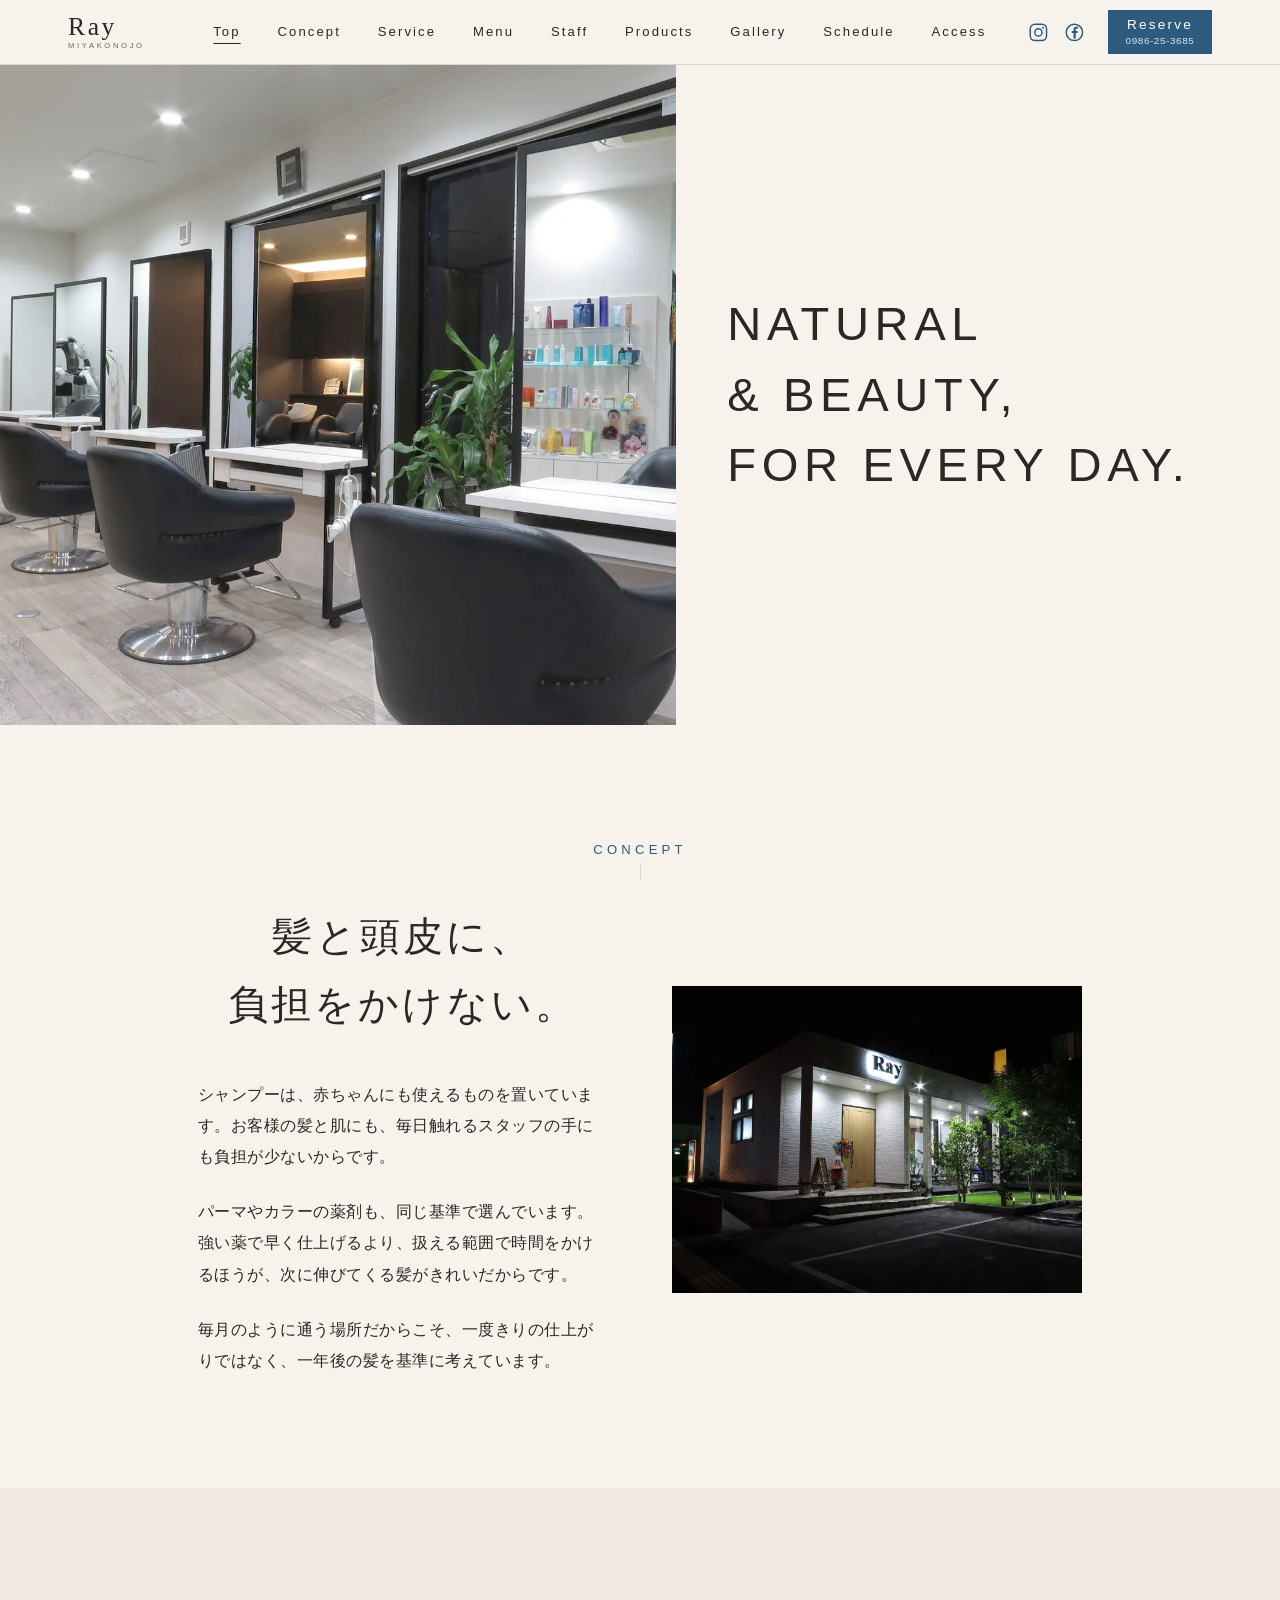
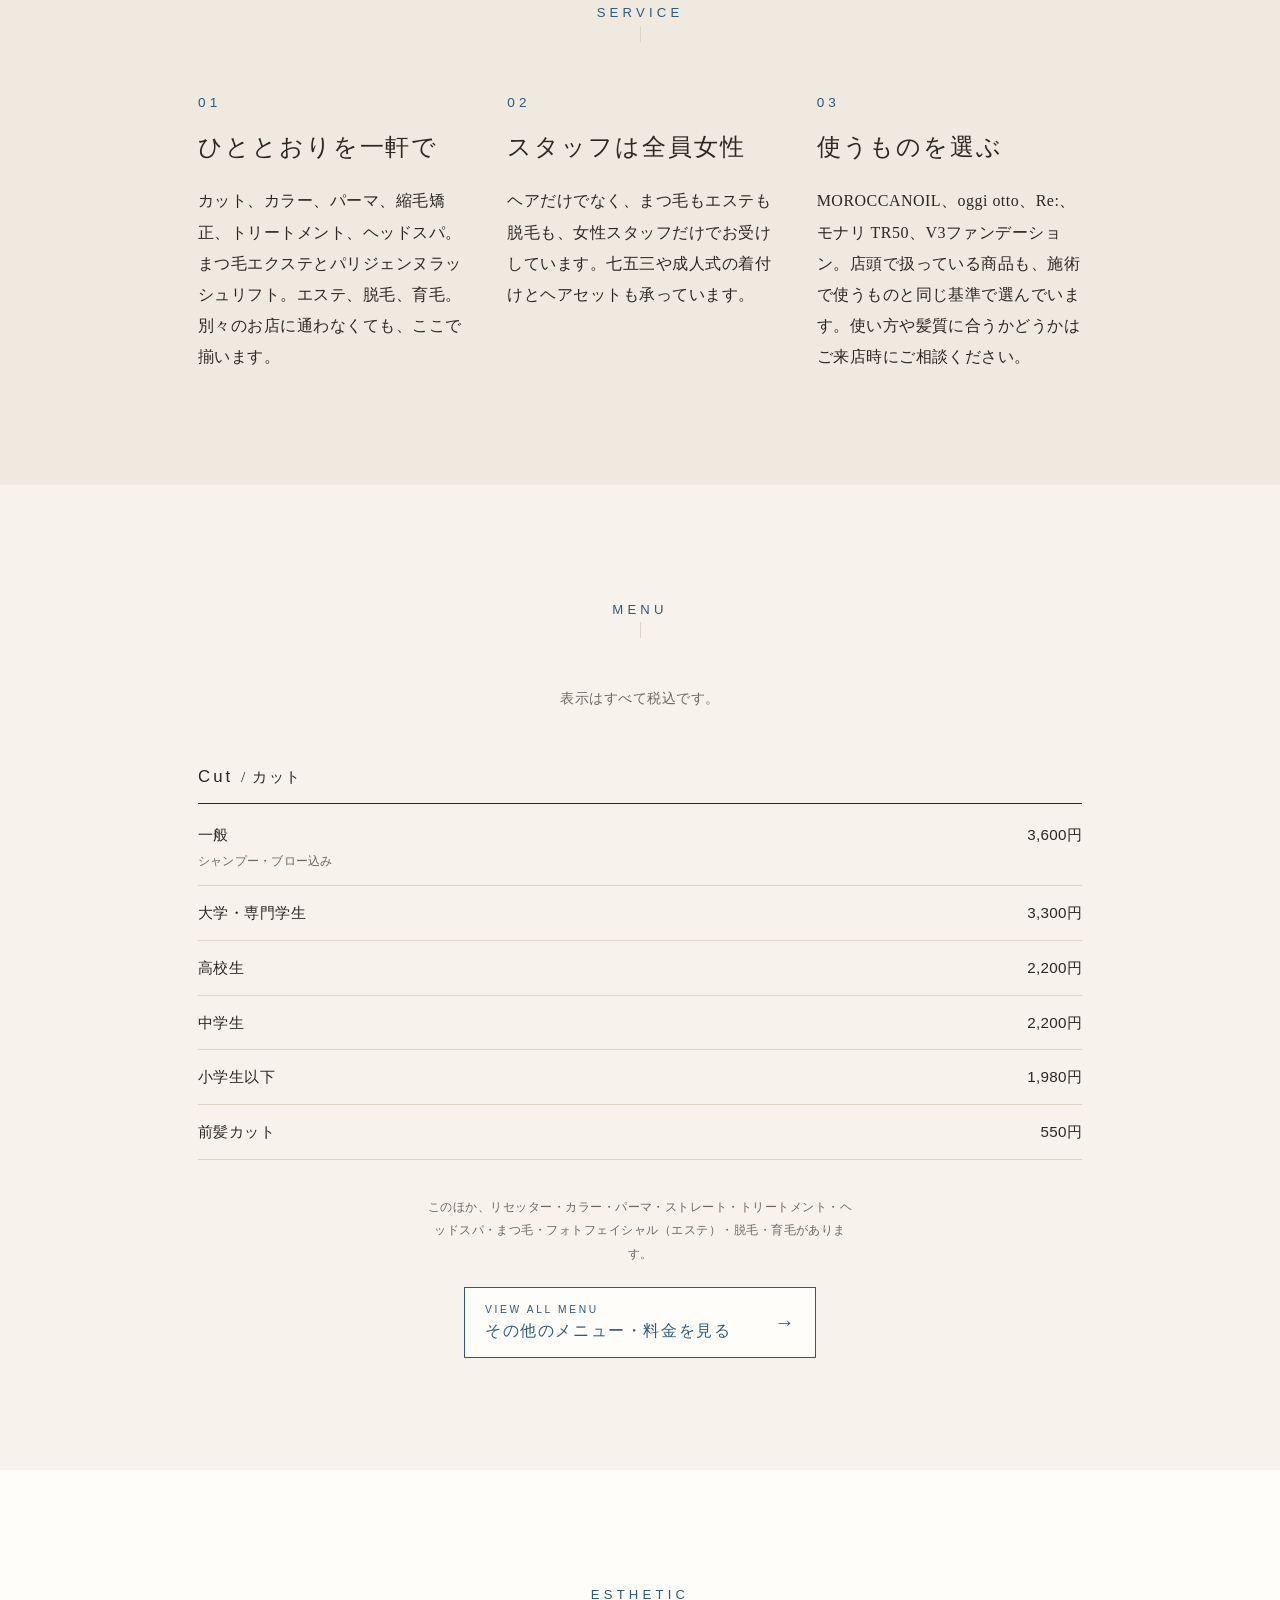
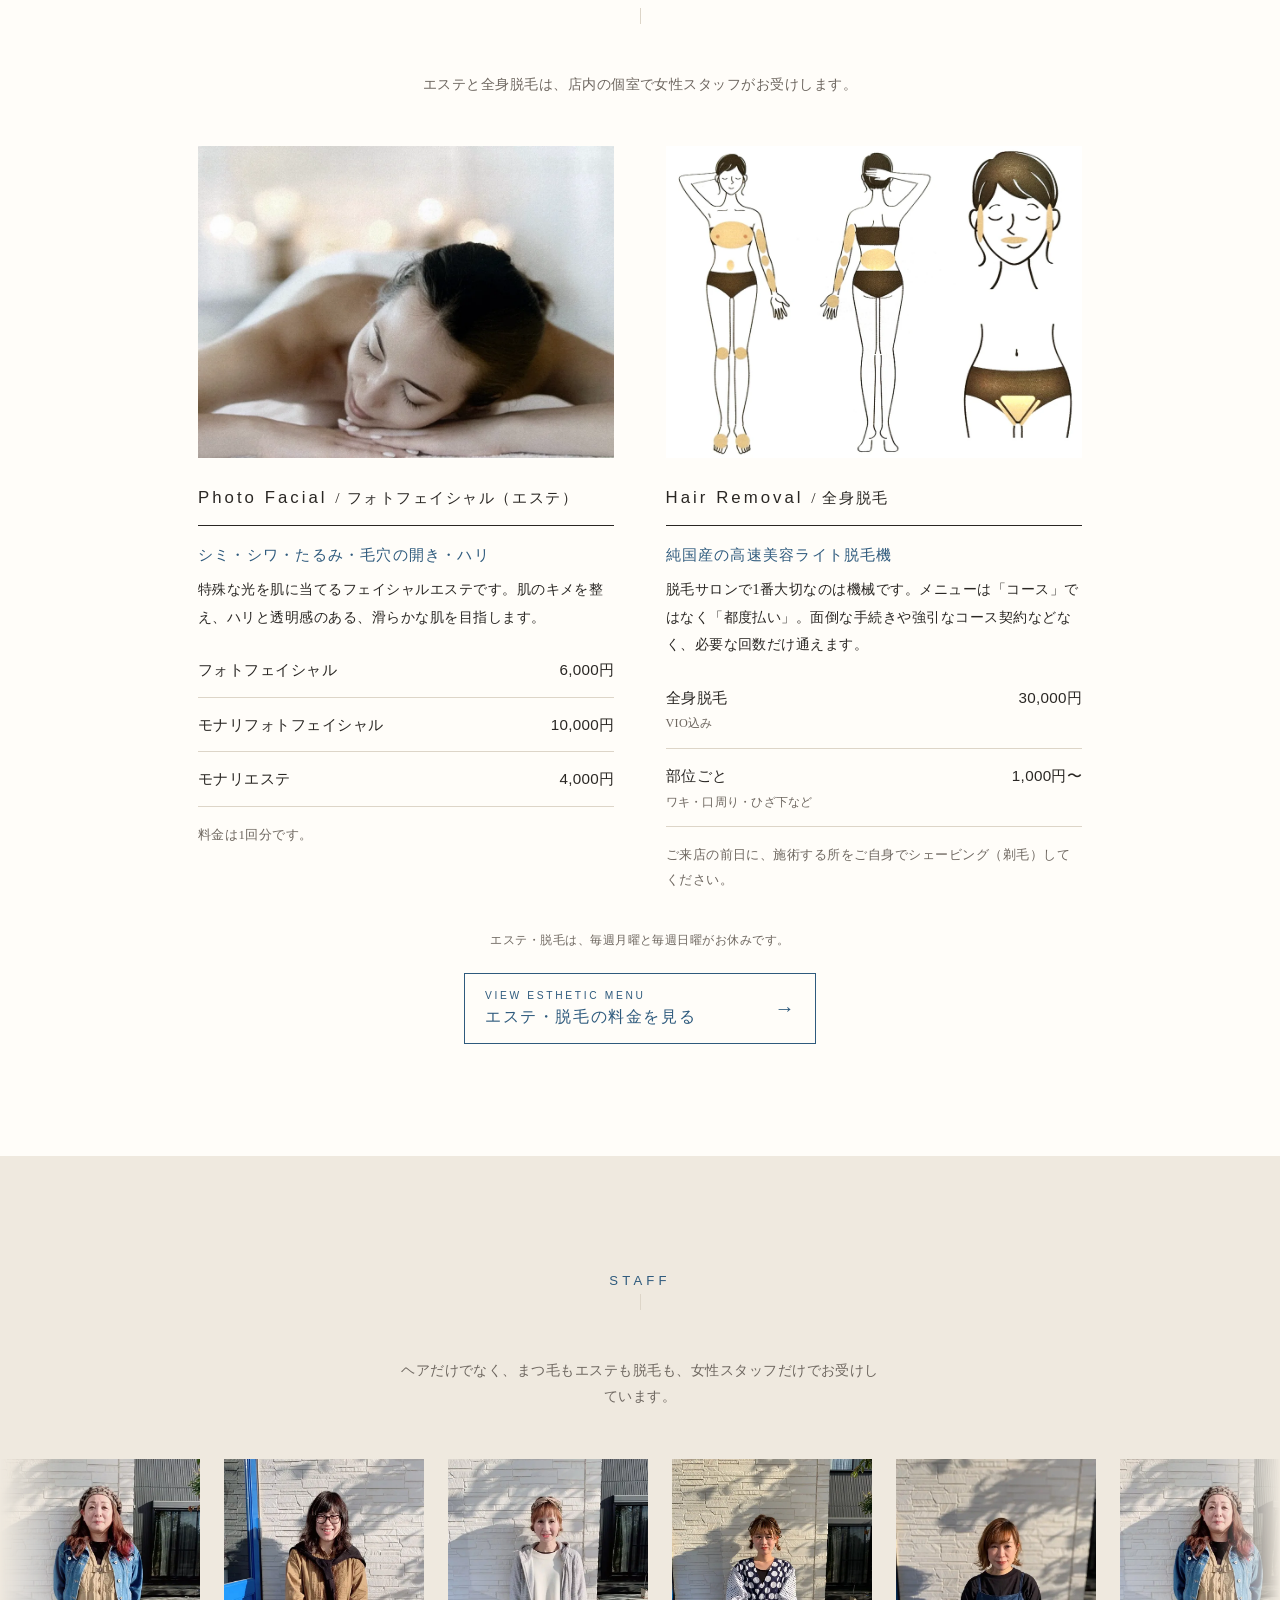
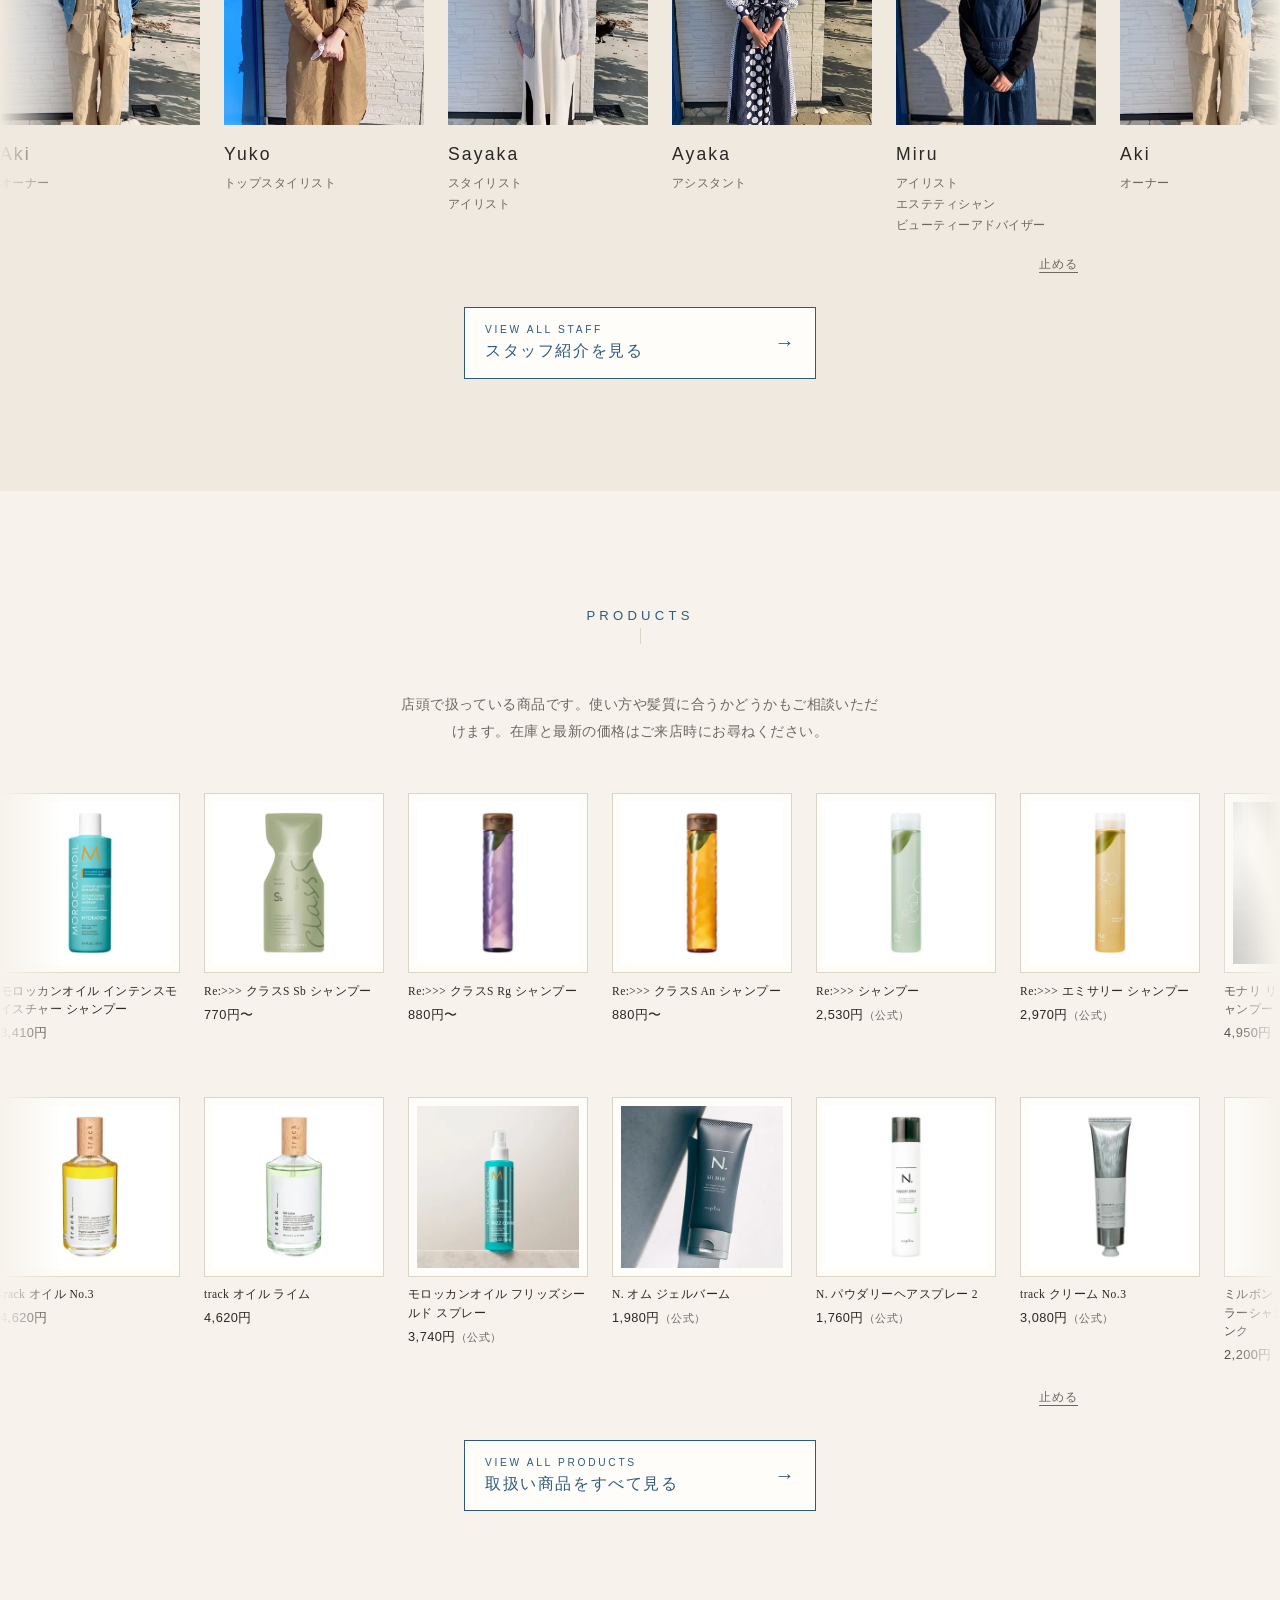
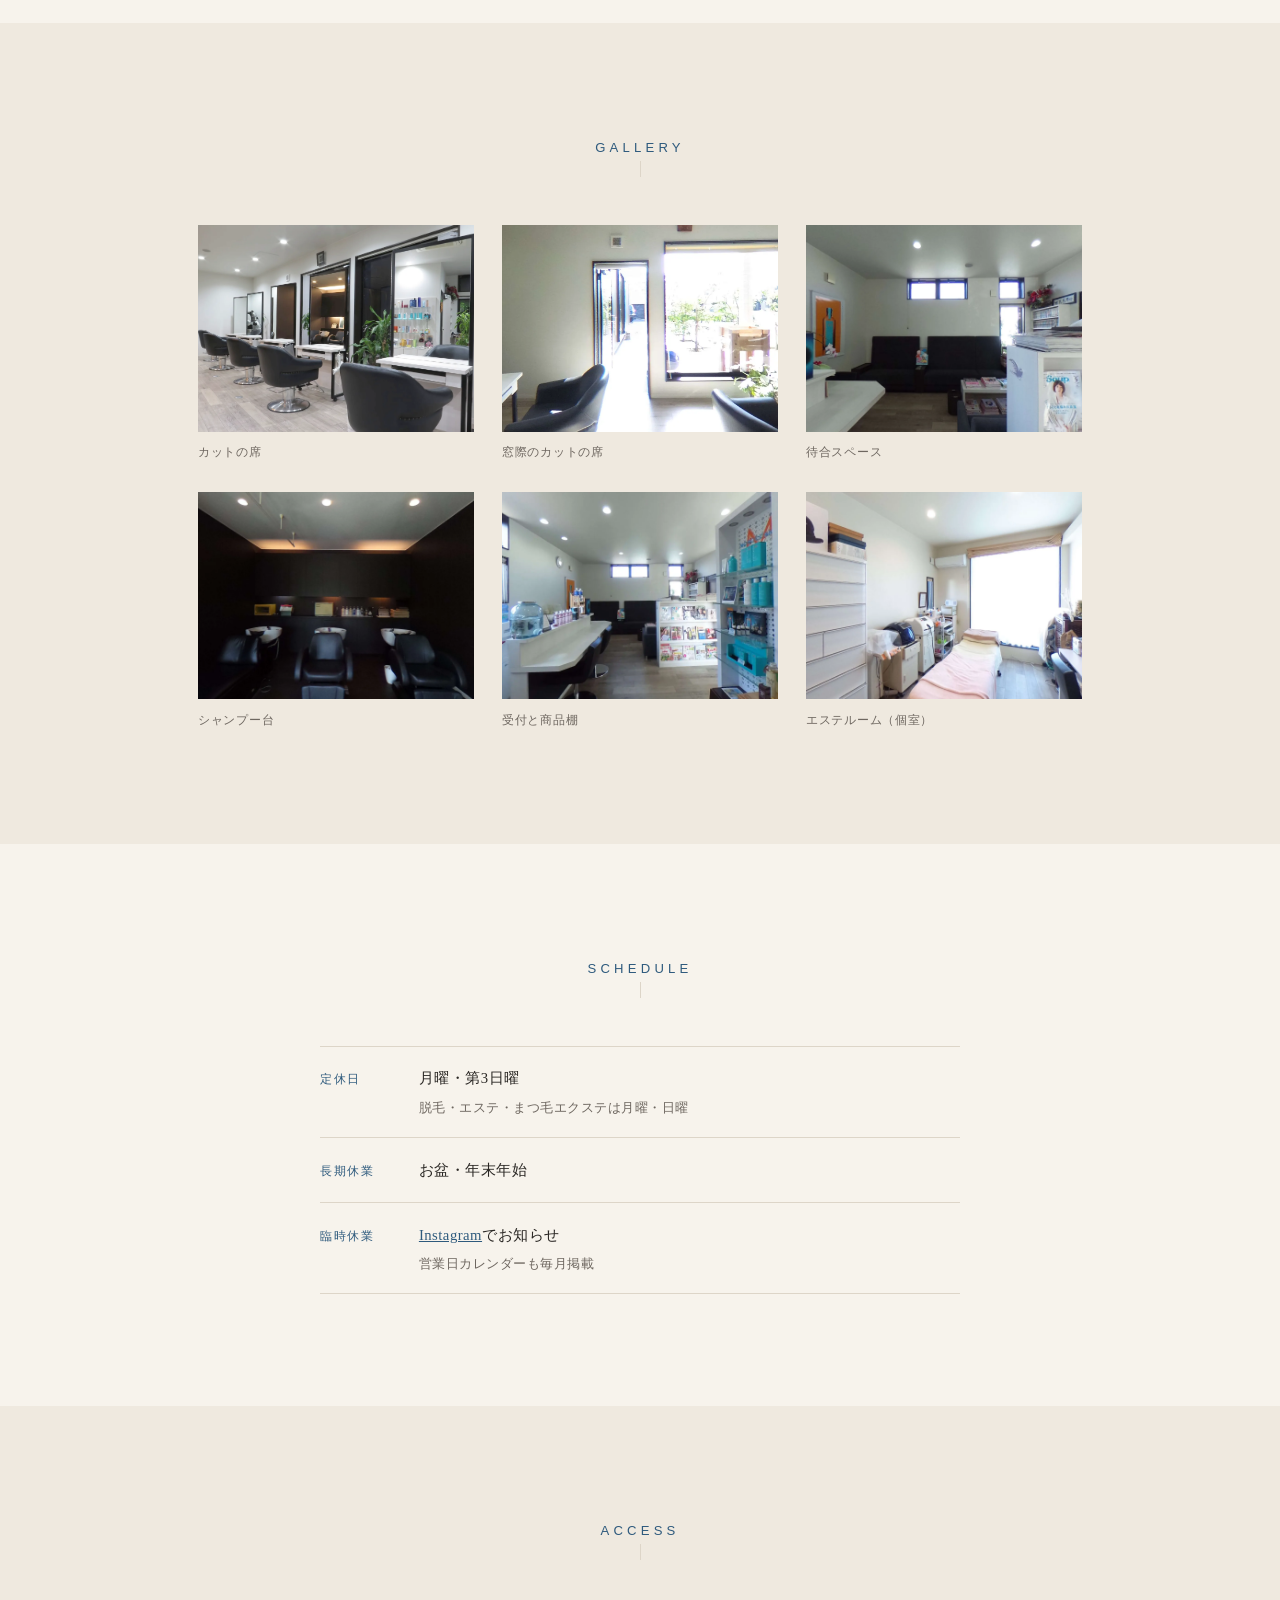
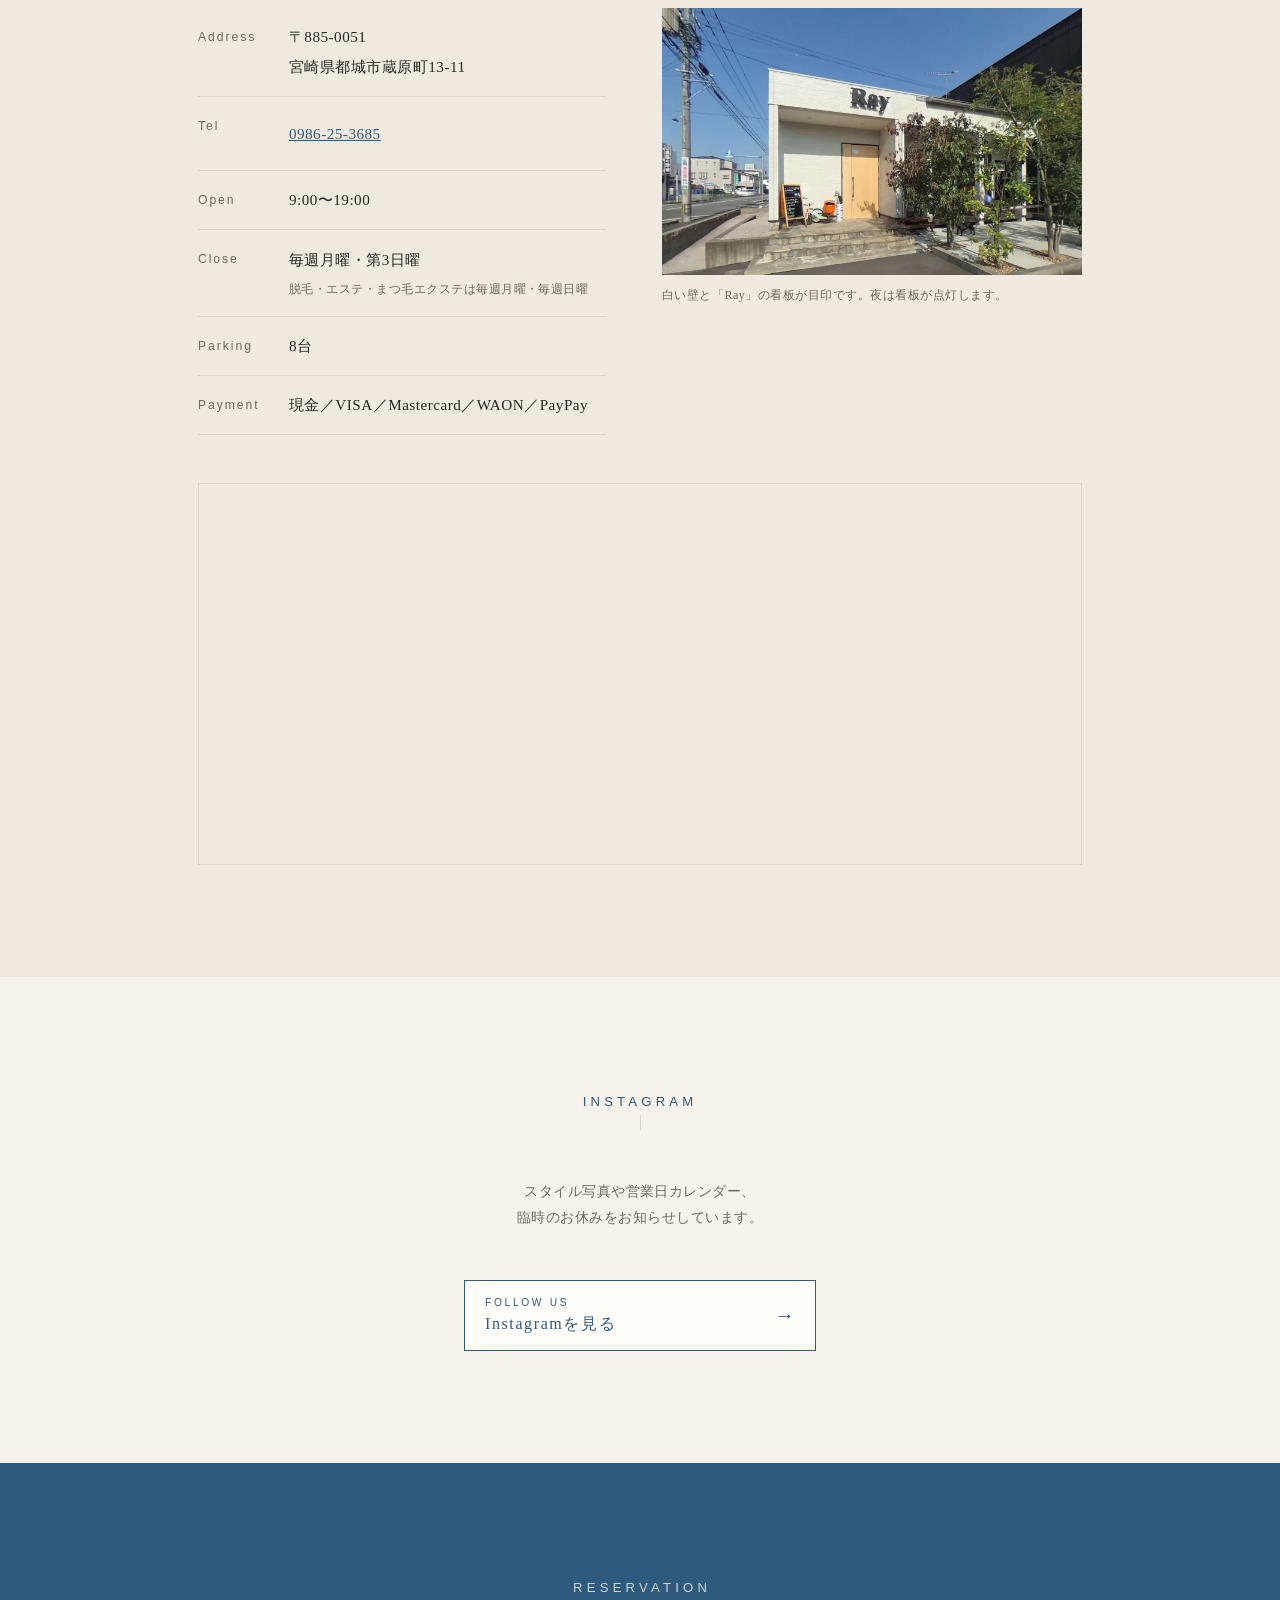
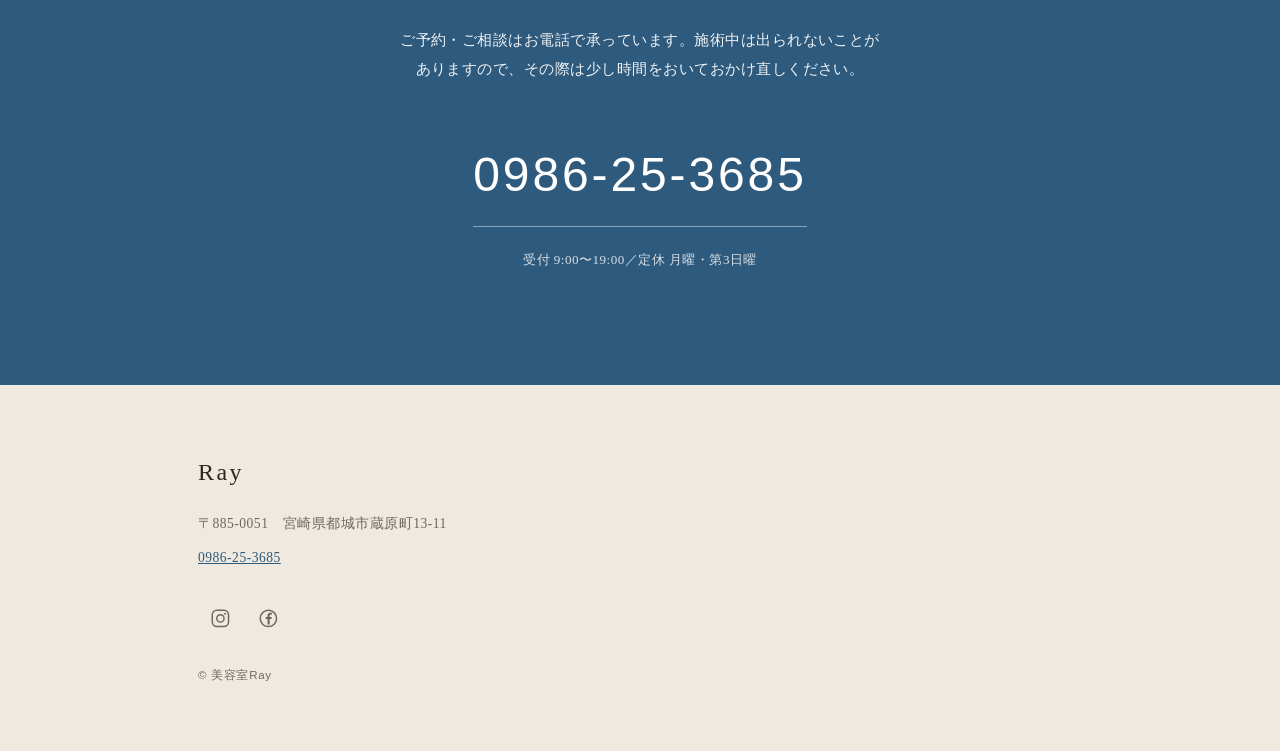
==== commit 2f08891f: "v2: エステ・全身脱毛の写真を撮り直したチラシから差し替え、部位のイラストの背景を真っ白に Co-Authored-By: Claude Opus 5.5 <noreply@anthropic.co" ====
--- a/v2/index.html
+++ b/v2/index.html
@@ -154,7 +154,7 @@
       <div class="esth">
         <div class="esth__item reveal">
           <figure class="esth__photo">
-            <img src="assets/esthetic-facial.webp" width="1200" height="900" loading="lazy" decoding="async"
+            <img src="assets/esthetic-facial.webp" width="960" height="720" loading="lazy" decoding="async"
                  alt="エステの施術台で、目を閉じてくつろぐ女性">
           </figure>
           <div class="price">
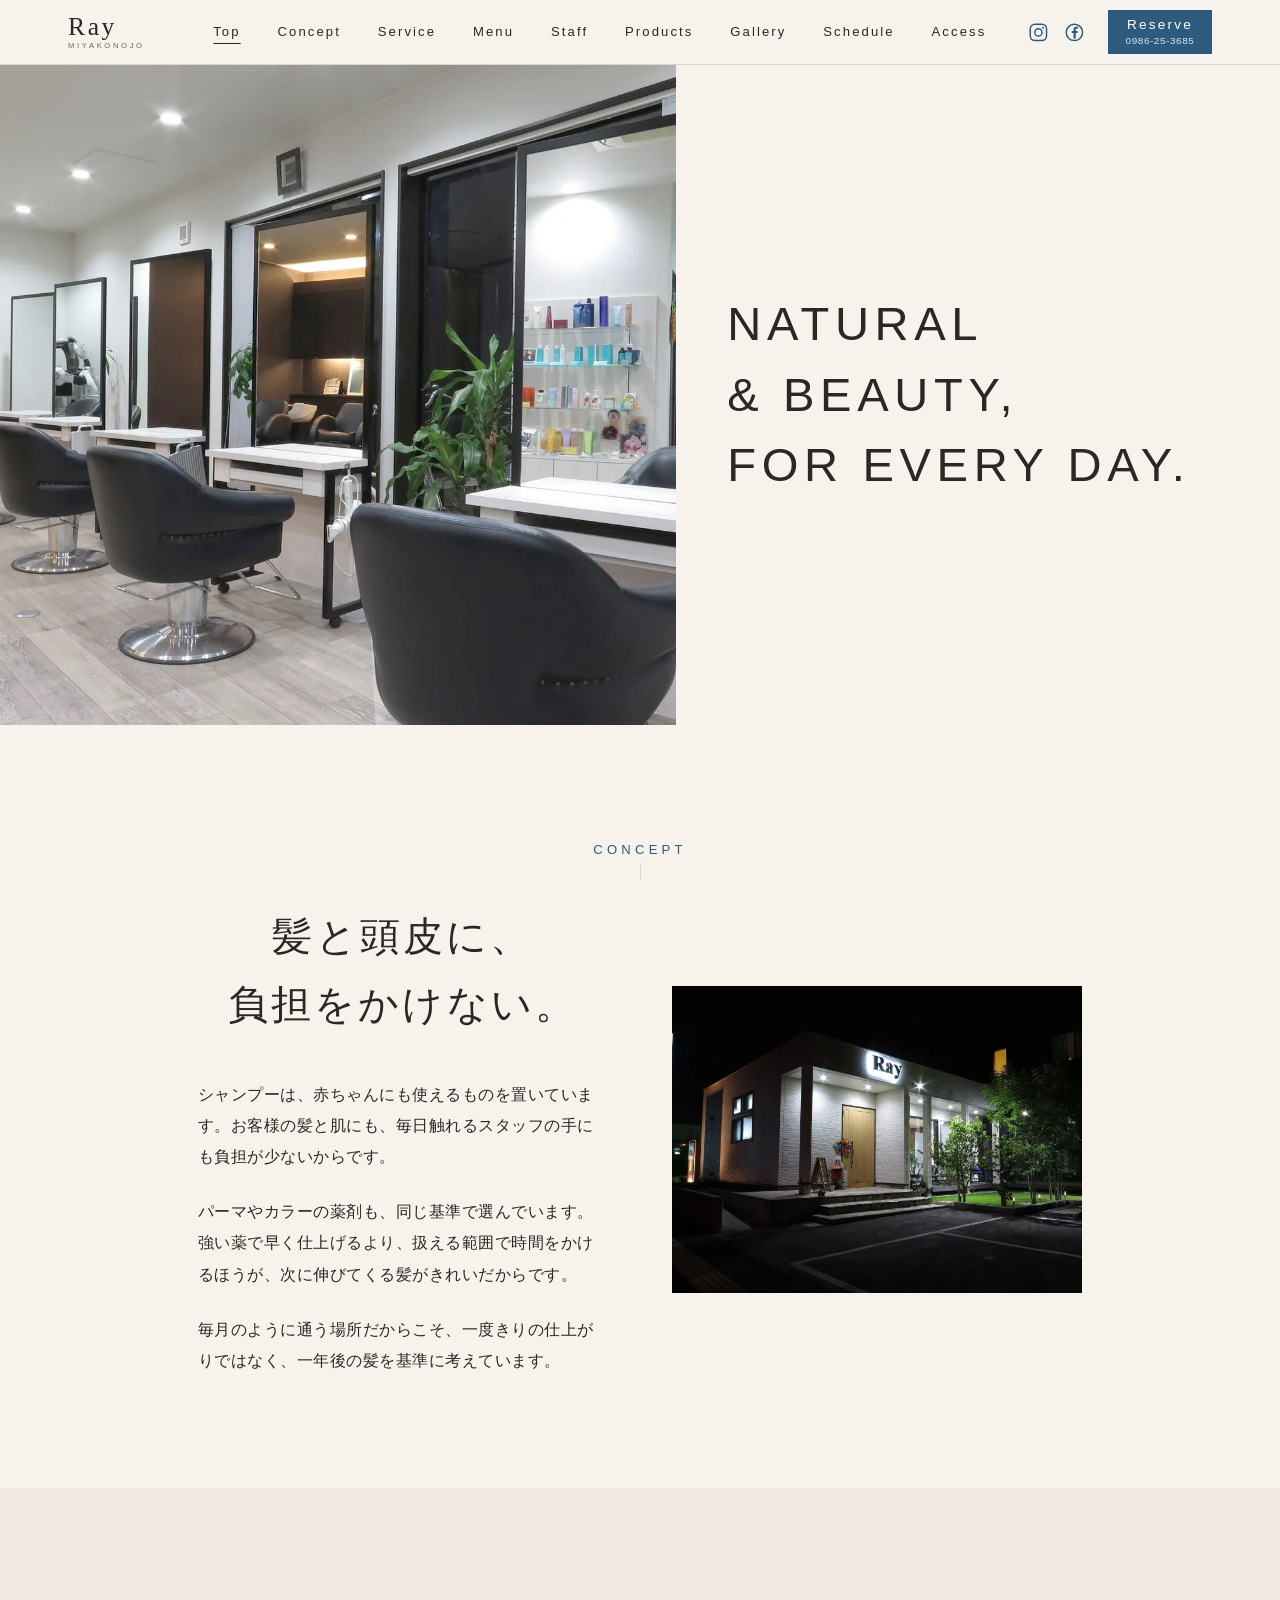
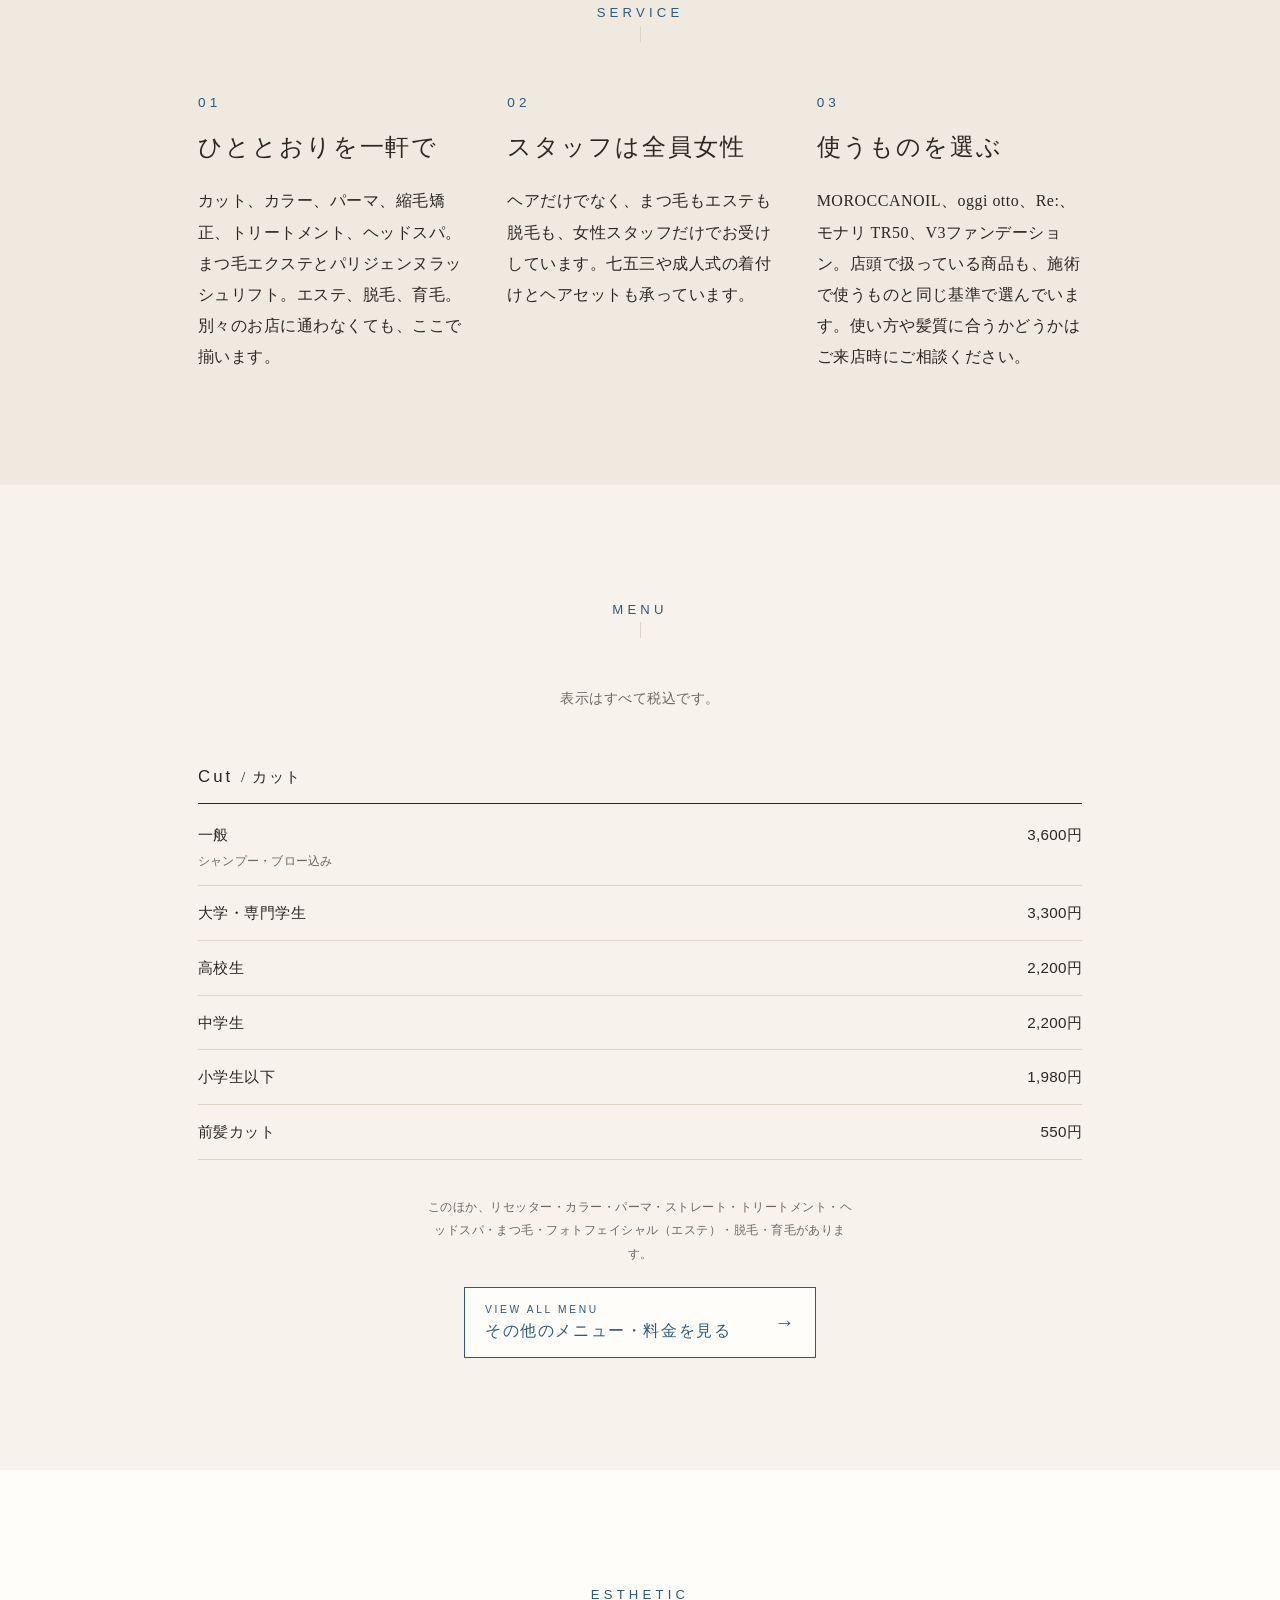
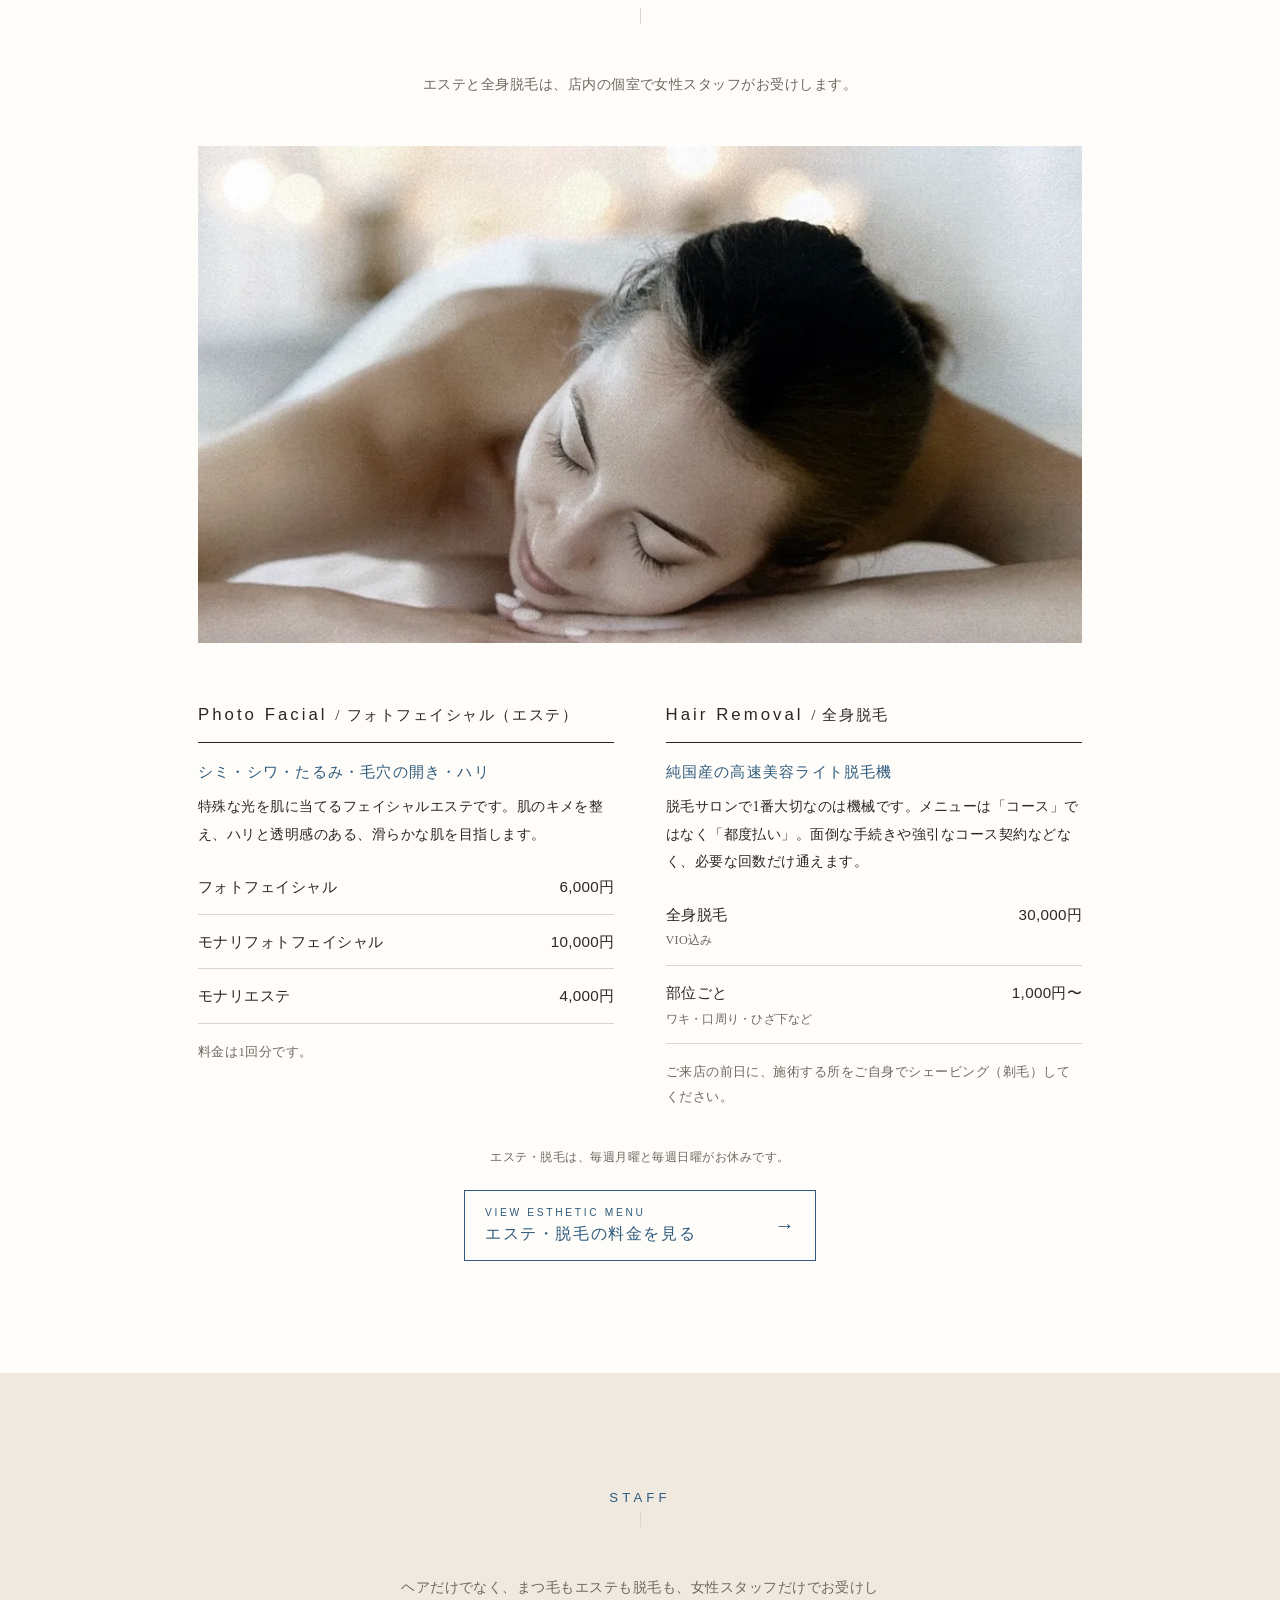
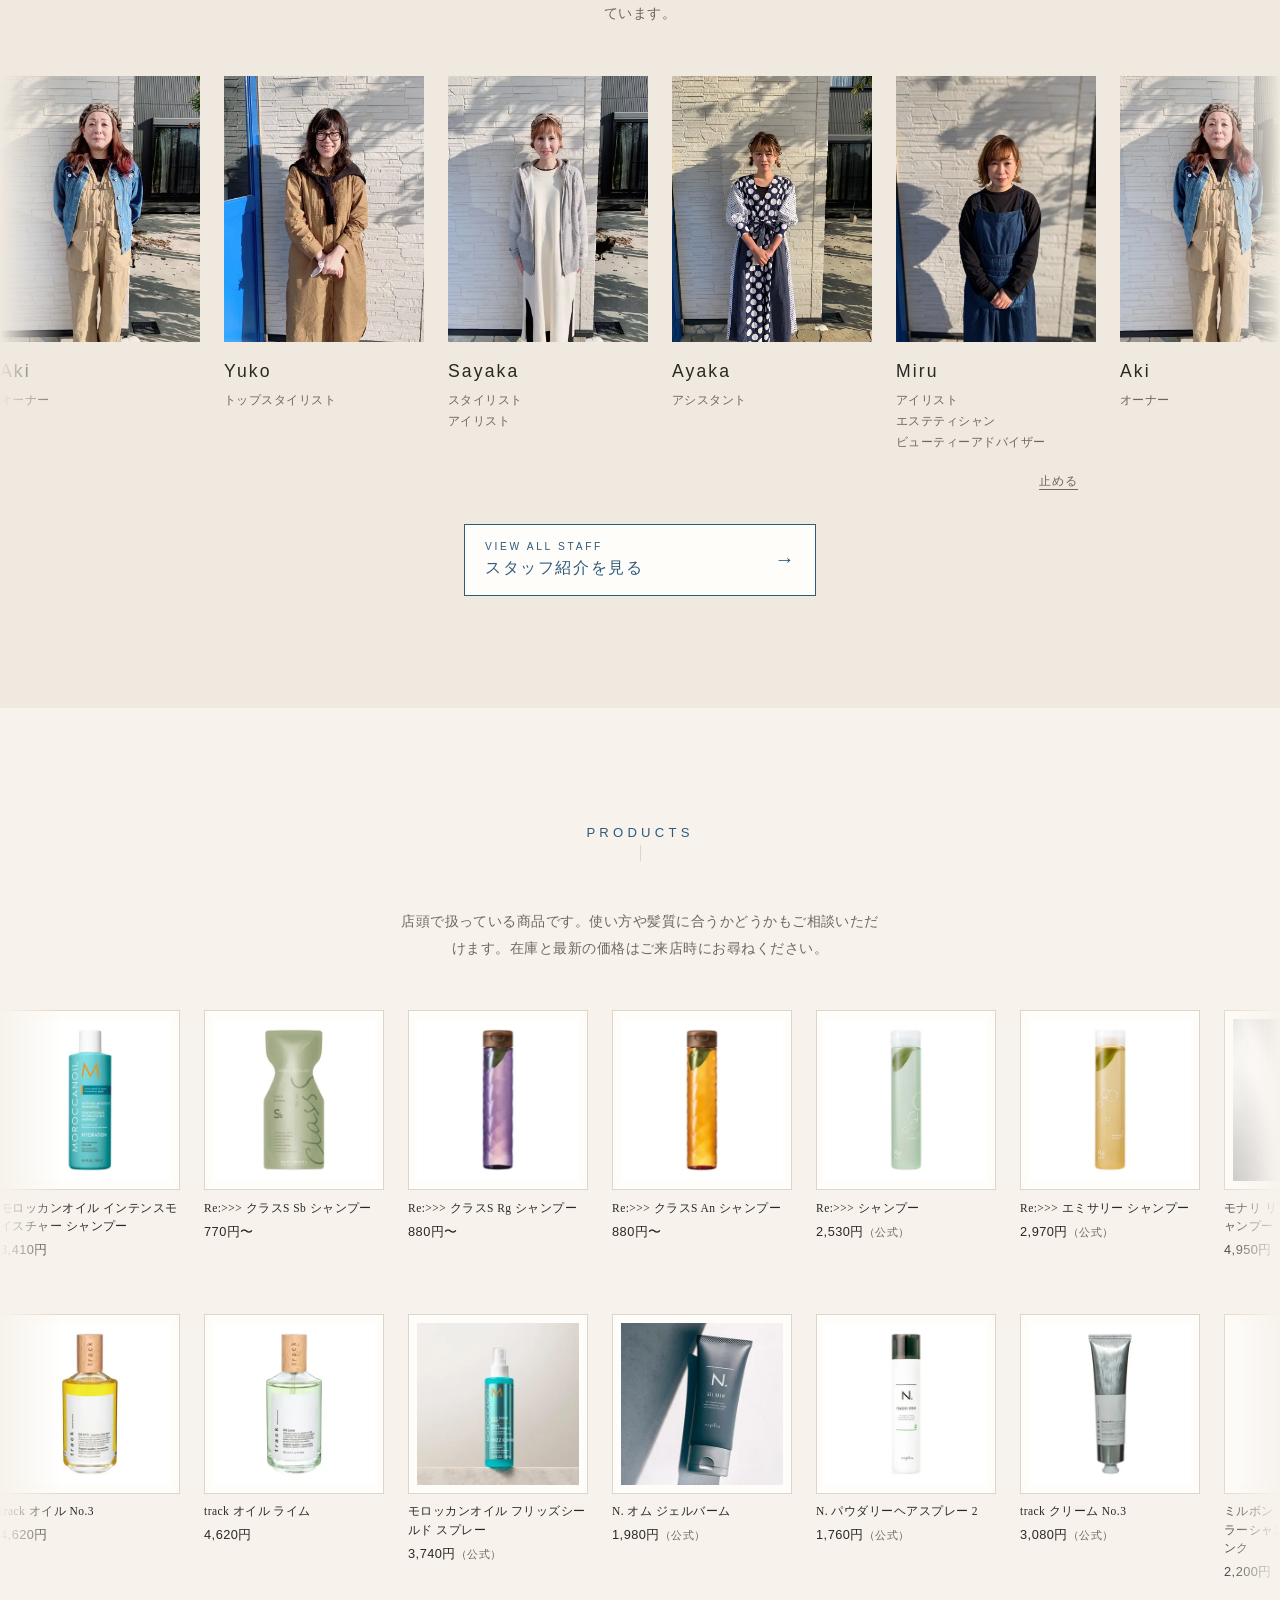
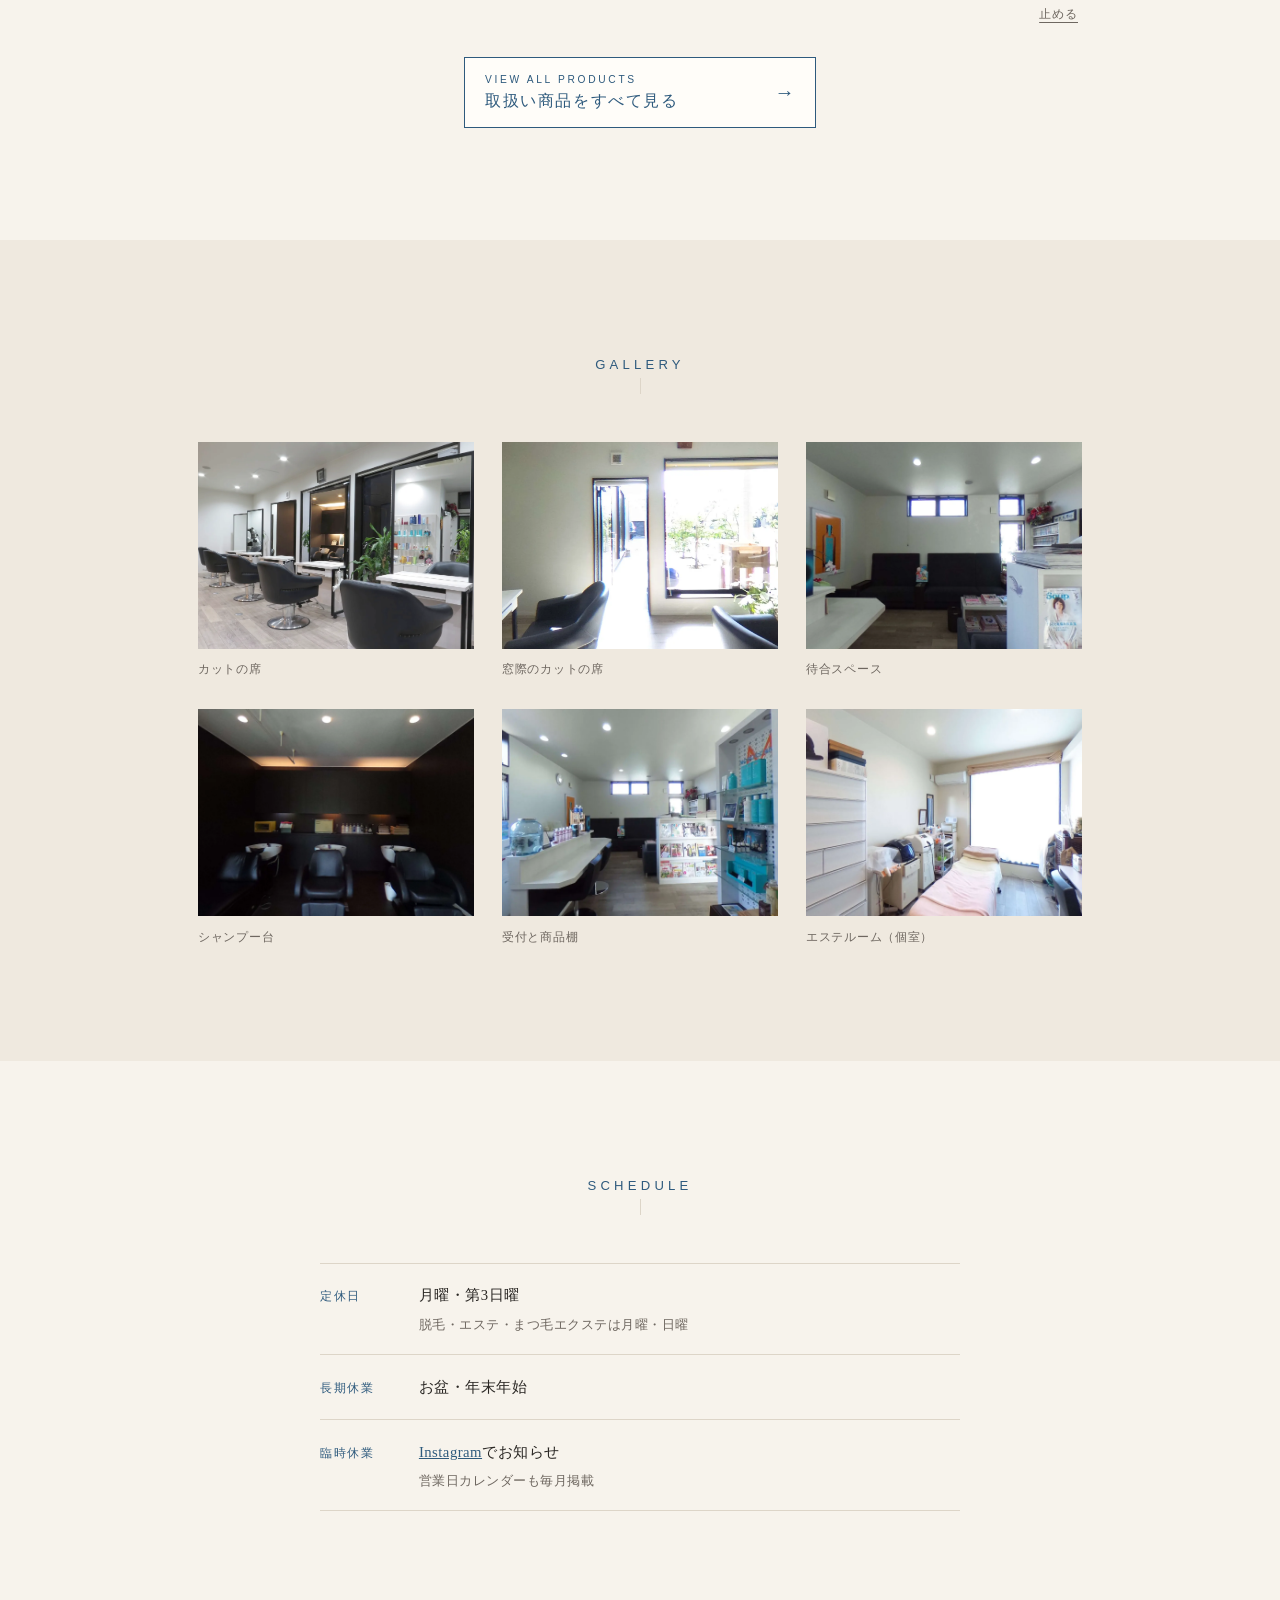
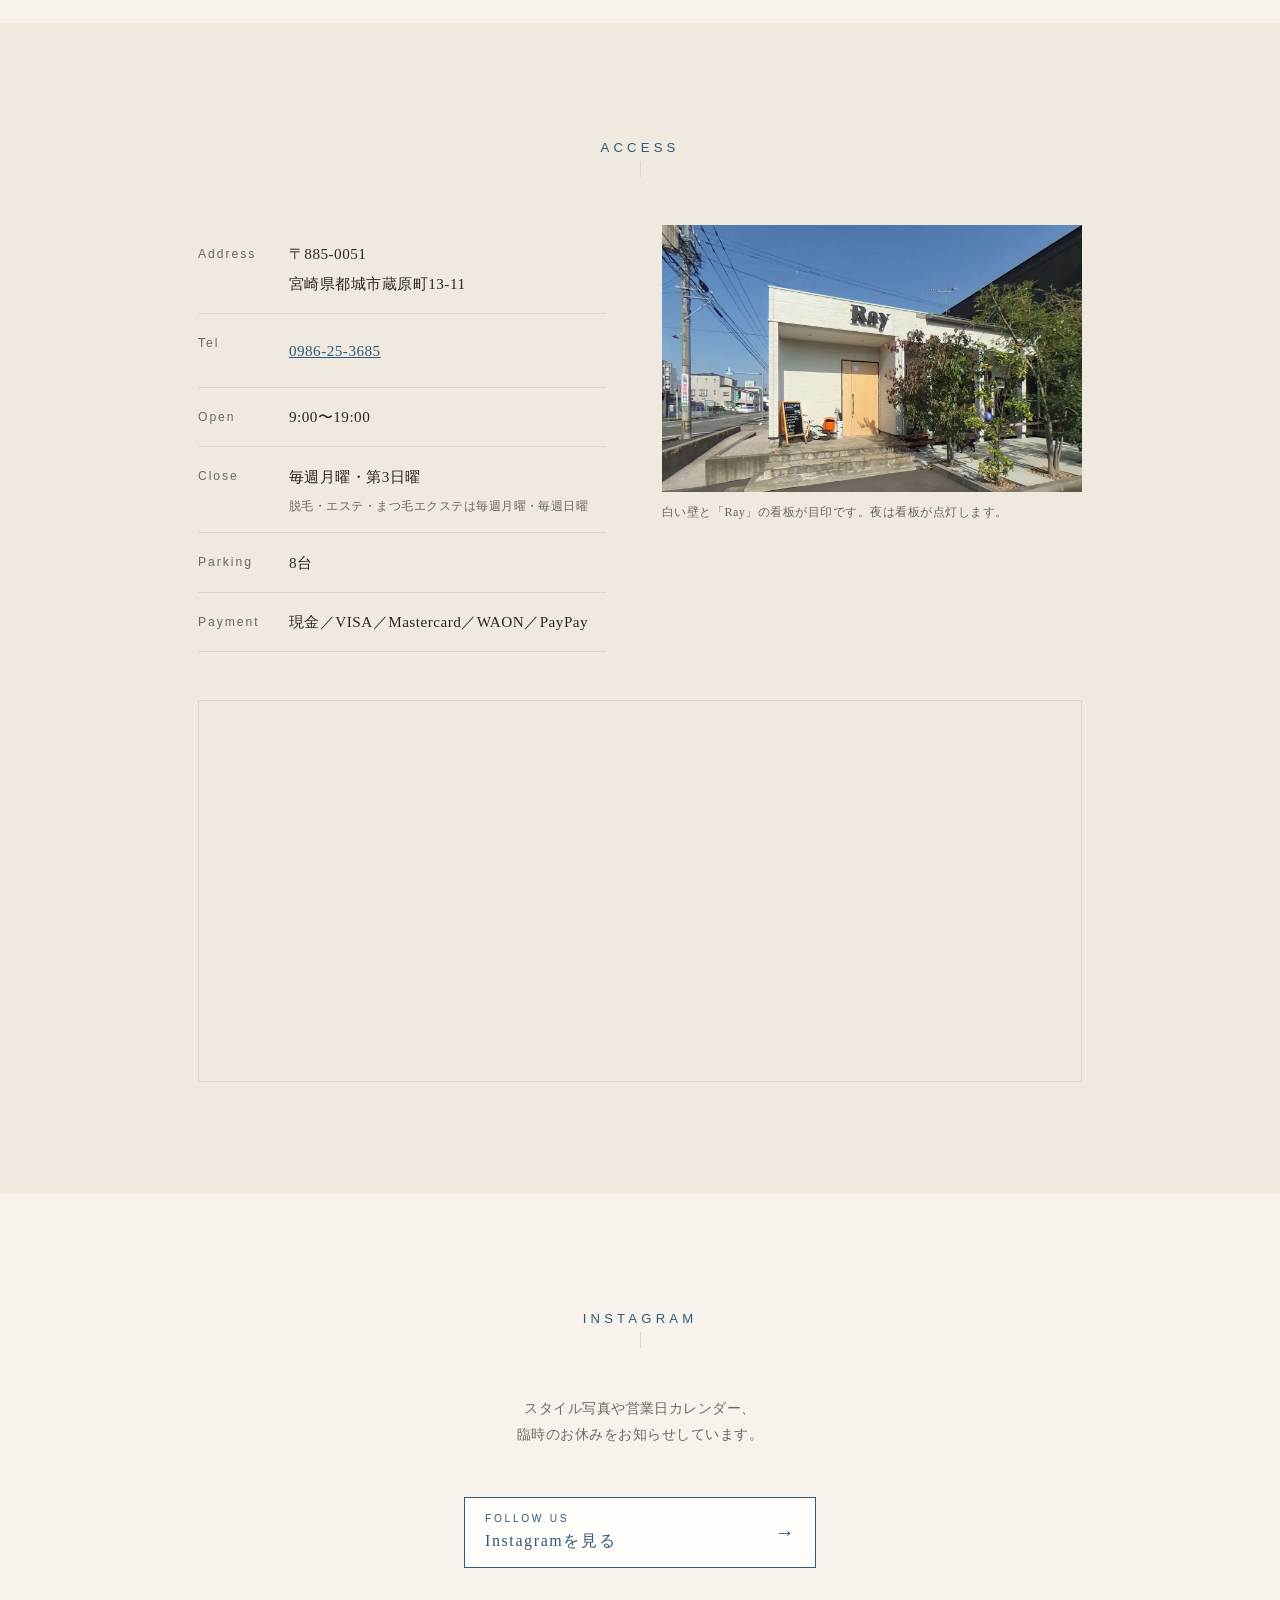
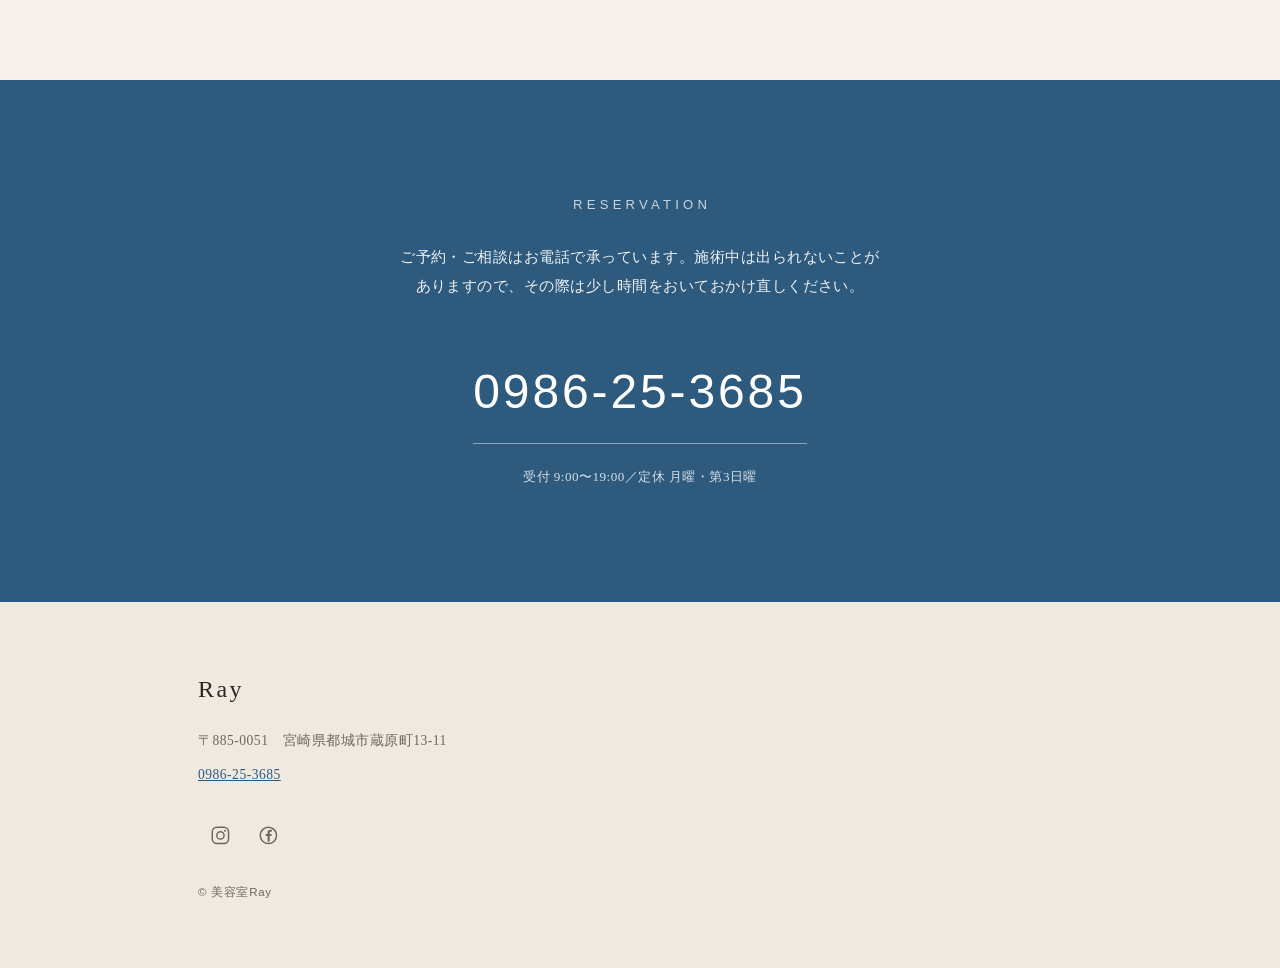
==== commit a5e6130a: "v2: 全身脱毛のイラストをメニューのページへ、トップは表紙の写真1枚に Co-Authored-By: Claude Opus 5.5 <noreply@anthropic.com>" ====
--- a/v2/index.html
+++ b/v2/index.html
@@ -8,7 +8,7 @@
 <meta name="description" content="宮崎県都城市蔵原町の美容室Ray。髪と頭皮に負担をかけないことを基準に薬剤と商品を選んでいます。カット3,600円〜。まつ毛、エステ、脱毛まで女性スタッフだけでお受けしています。">
 <meta name="robots" content="noindex">
 <link rel="icon" href="favicon.svg" type="image/svg+xml">
-<link rel="stylesheet" href="style.css?v=20261113b">
+<link rel="stylesheet" href="style.css?v=20261113c">
 </head>
 <body>
 
@@ -151,12 +151,14 @@
     <p class="sec__label"><span>Esthetic</span></p>
     <div class="sec__body">
       <p class="sec__note reveal">エステと全身脱毛は、店内の個室で女性スタッフがお受けします。</p>
+      <!-- 2026-11-13 本人の頼み:全身脱毛のイラストはトップでは出さない(メニューのページへ)。
+           チラシの表紙の写真は、全身脱毛・フォトフェイシャル両方の表紙なので、段の頭の1枚にした -->
+      <figure class="esth__visual reveal">
+        <img src="assets/esthetic-facial.webp" width="960" height="720" loading="lazy" decoding="async"
+             alt="エステの施術台で、目を閉じてくつろぐ女性">
+      </figure>
       <div class="esth">
         <div class="esth__item reveal">
-          <figure class="esth__photo">
-            <img src="assets/esthetic-facial.webp" width="960" height="720" loading="lazy" decoding="async"
-                 alt="エステの施術台で、目を閉じてくつろぐ女性">
-          </figure>
           <div class="price">
             <h3>Photo Facial <span class="price__ja">/ フォトフェイシャル（エステ）</span></h3>
             <p class="esth__lead">シミ・シワ・たるみ・毛穴の開き・ハリ</p>
@@ -170,10 +172,6 @@
           </div>
         </div>
         <div class="esth__item reveal">
-          <figure class="esth__photo">
-            <img src="assets/hair-removal-body.webp" width="960" height="720" loading="lazy" decoding="async"
-                 alt="全身脱毛で施術できる部位のイラスト。顔・腕・胸・お腹・背中・ひざ・足の指・VIO">
-          </figure>
           <div class="price">
             <h3>Hair Removal <span class="price__ja">/ 全身脱毛</span></h3>
             <p class="esth__lead">純国産の高速美容ライト脱毛機</p>
--- a/v2/style.css
+++ b/v2/style.css
@@ -562,8 +562,15 @@
 .sec--paper { background: var(--paper); }
 .esth { display: grid; gap: clamp(3rem, 9vw, 4rem); }
 .esth__item { min-width: 0; }   /* 2列の時、長い品目名で列をはみ出させない */
-.esth__photo { margin: 0 0 1.5rem; }
-.esth__photo img { width: 100%; aspect-ratio: 4 / 3; object-fit: cover; }
+/* 段の頭の写真(チラシの表紙)。PCは横長に切って、顔と手が入る位置にする */
+.esth__visual { margin: 0 0 clamp(2.5rem, 7vw, 3.5rem); }
+.esth__visual img { width: 100%; aspect-ratio: 4 / 3; object-fit: cover; }
+@media (min-width: 860px) {
+  .esth__visual img { aspect-ratio: 16 / 9; object-position: 50% 80%; }
+}
+/* メニューのページの脱毛の部位のイラスト(2026-11-13 トップから移した) */
+.price__fig { max-width: 560px; margin: 1.25rem auto .5rem; }
+.price__fig img { width: 100%; height: auto; }
 .esth__lead {
   margin: .9rem 0 .4rem;
   font-family: var(--serif-ja);
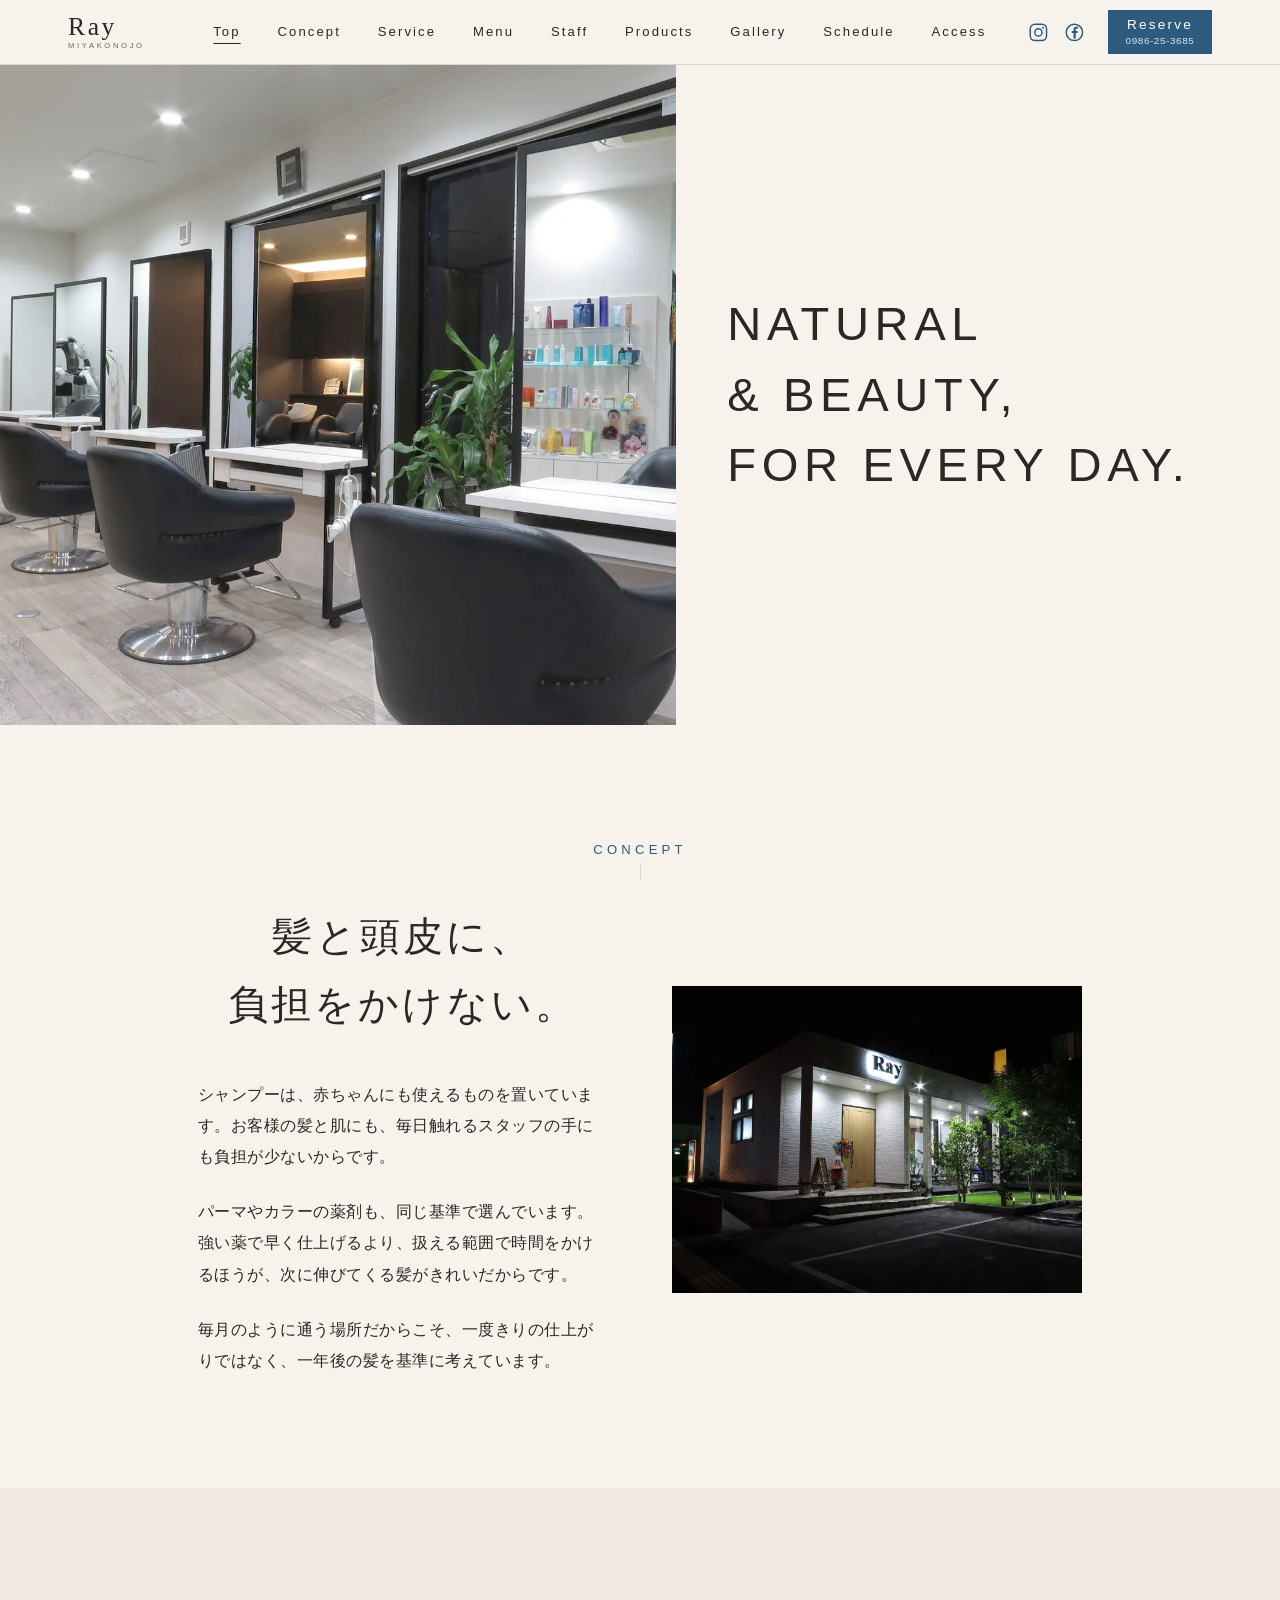
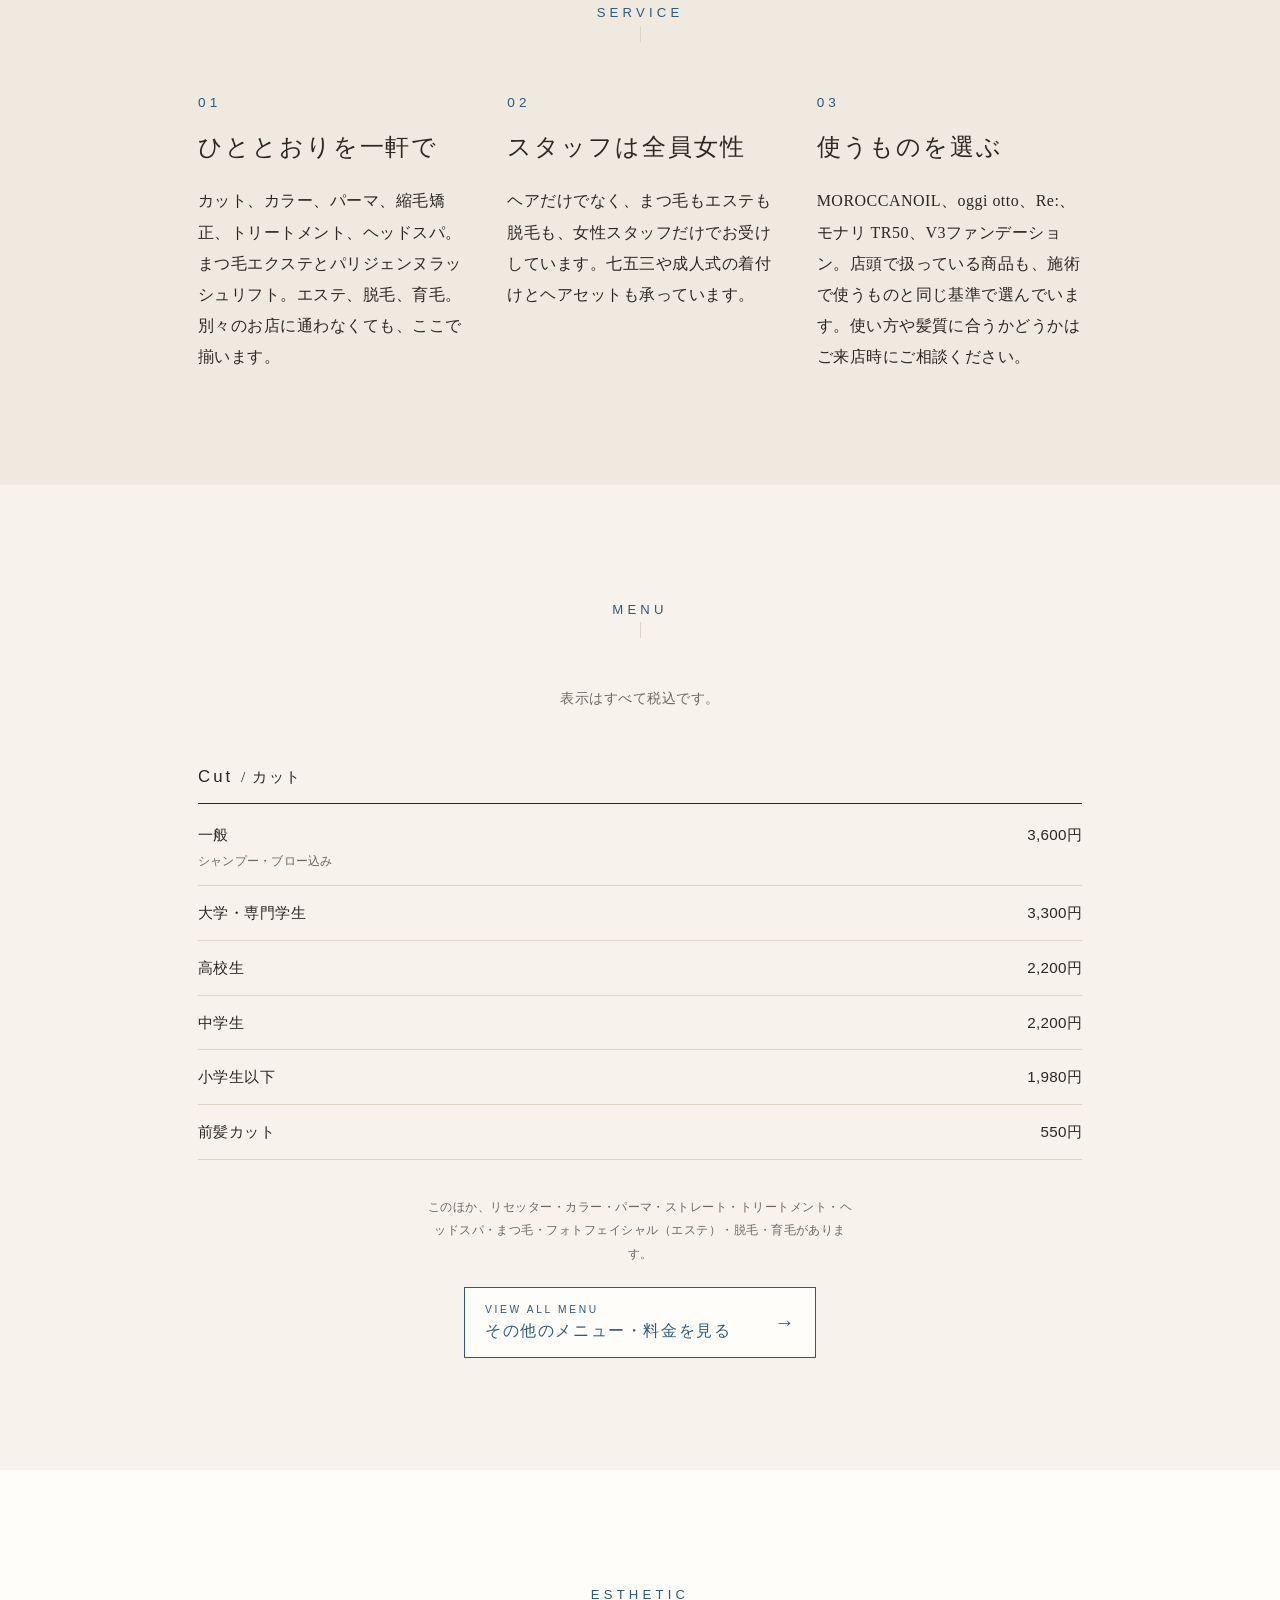
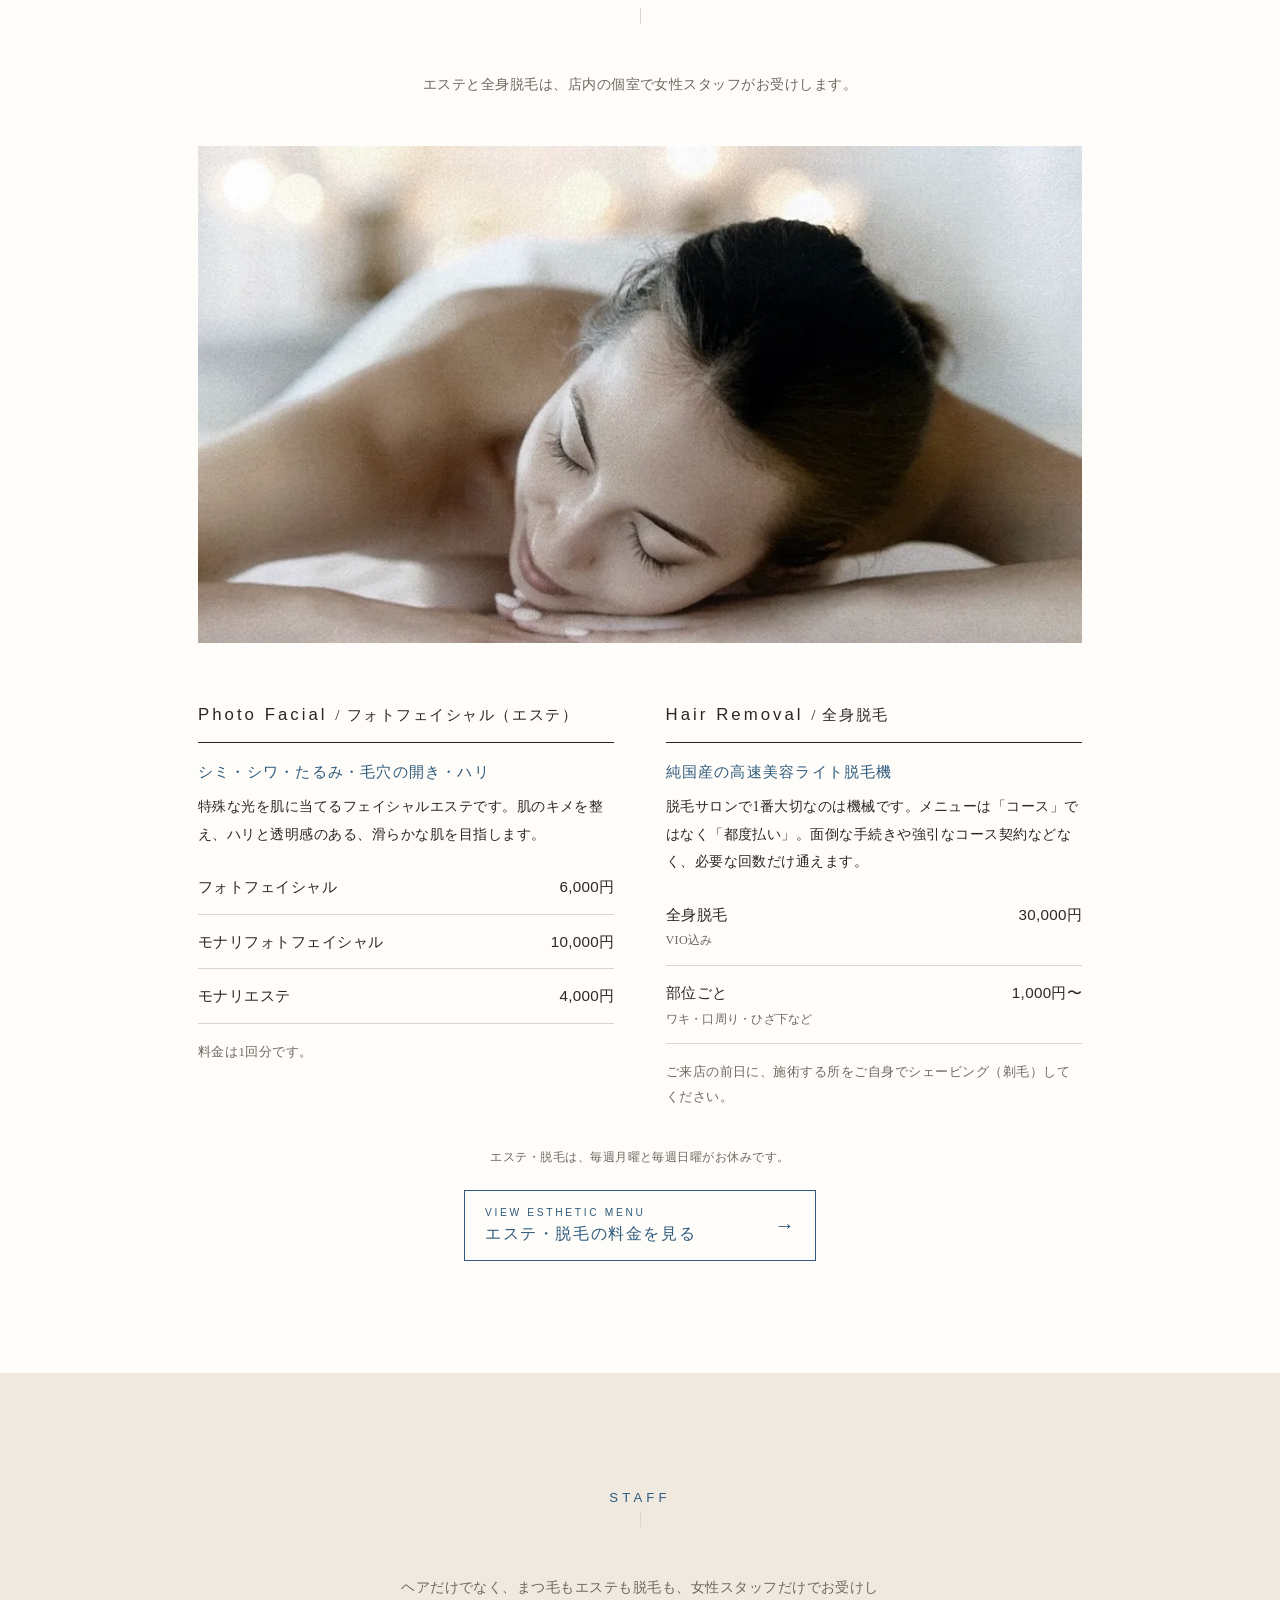
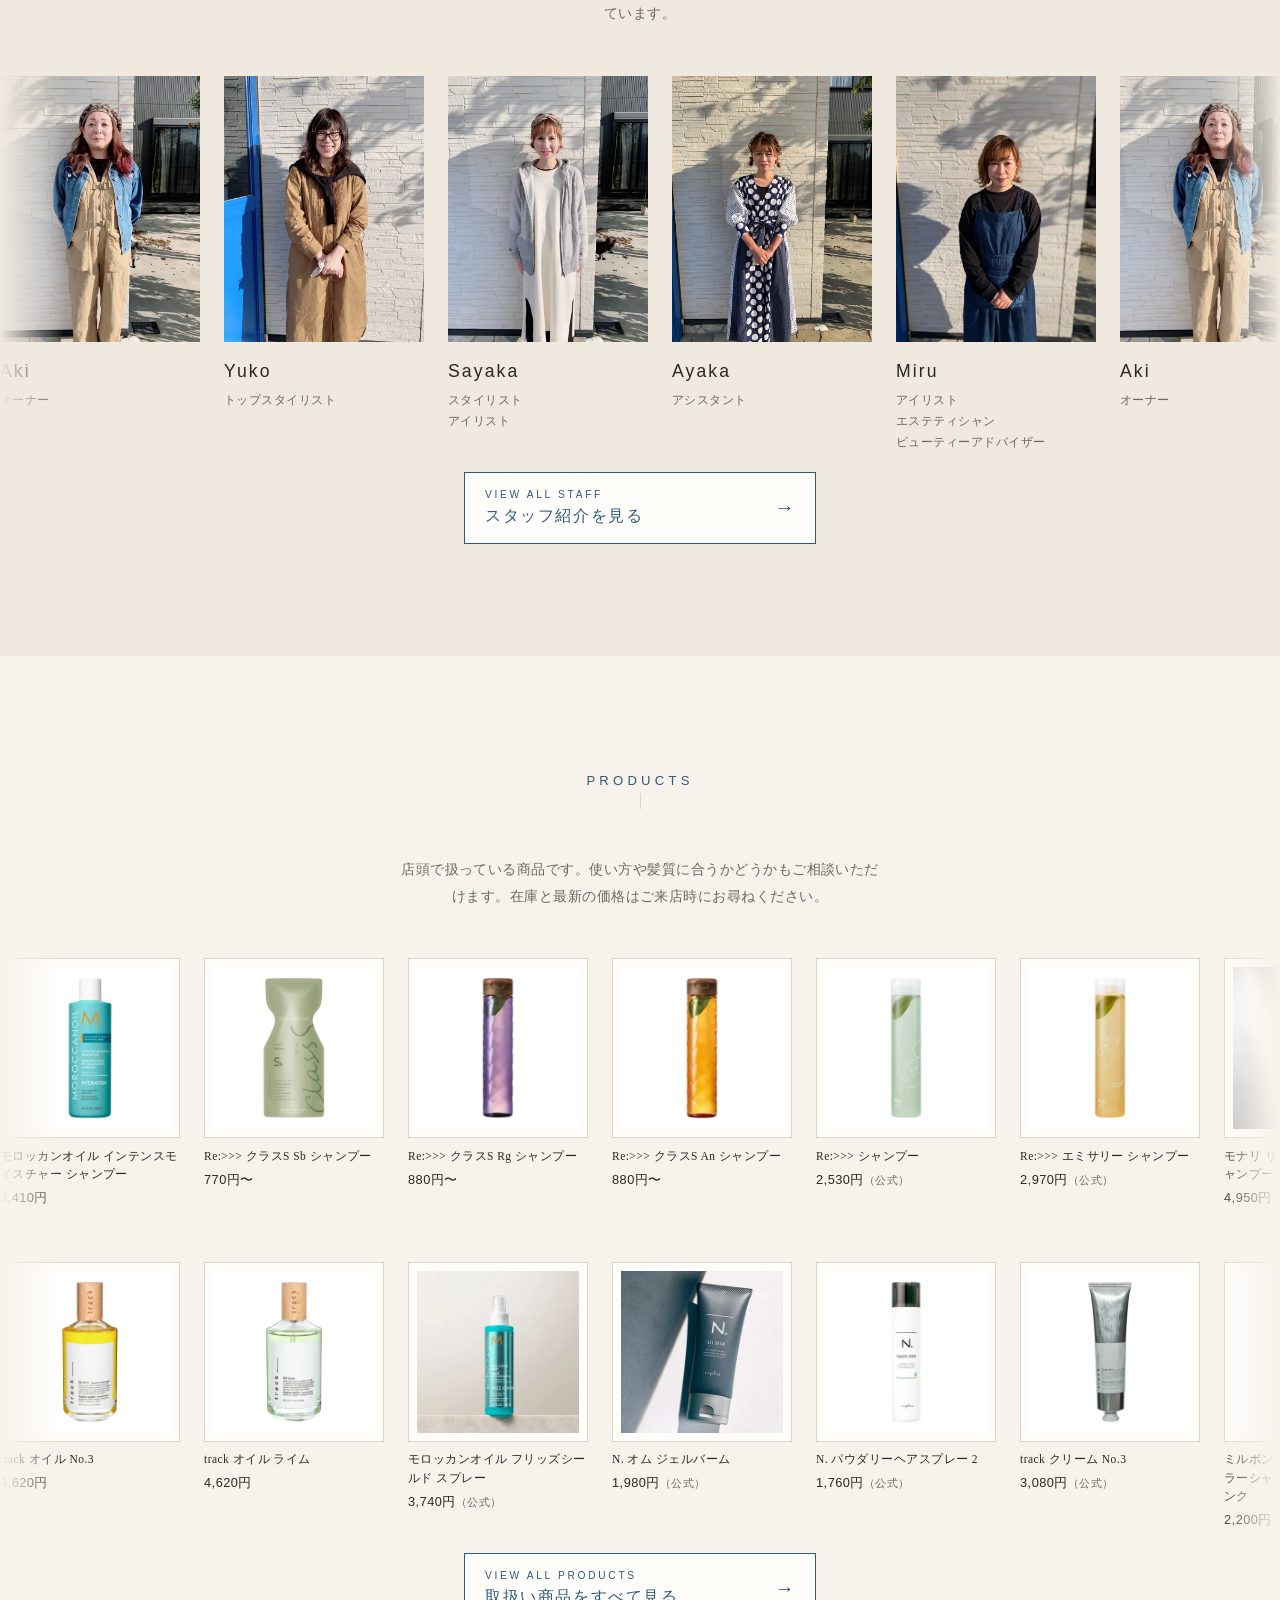
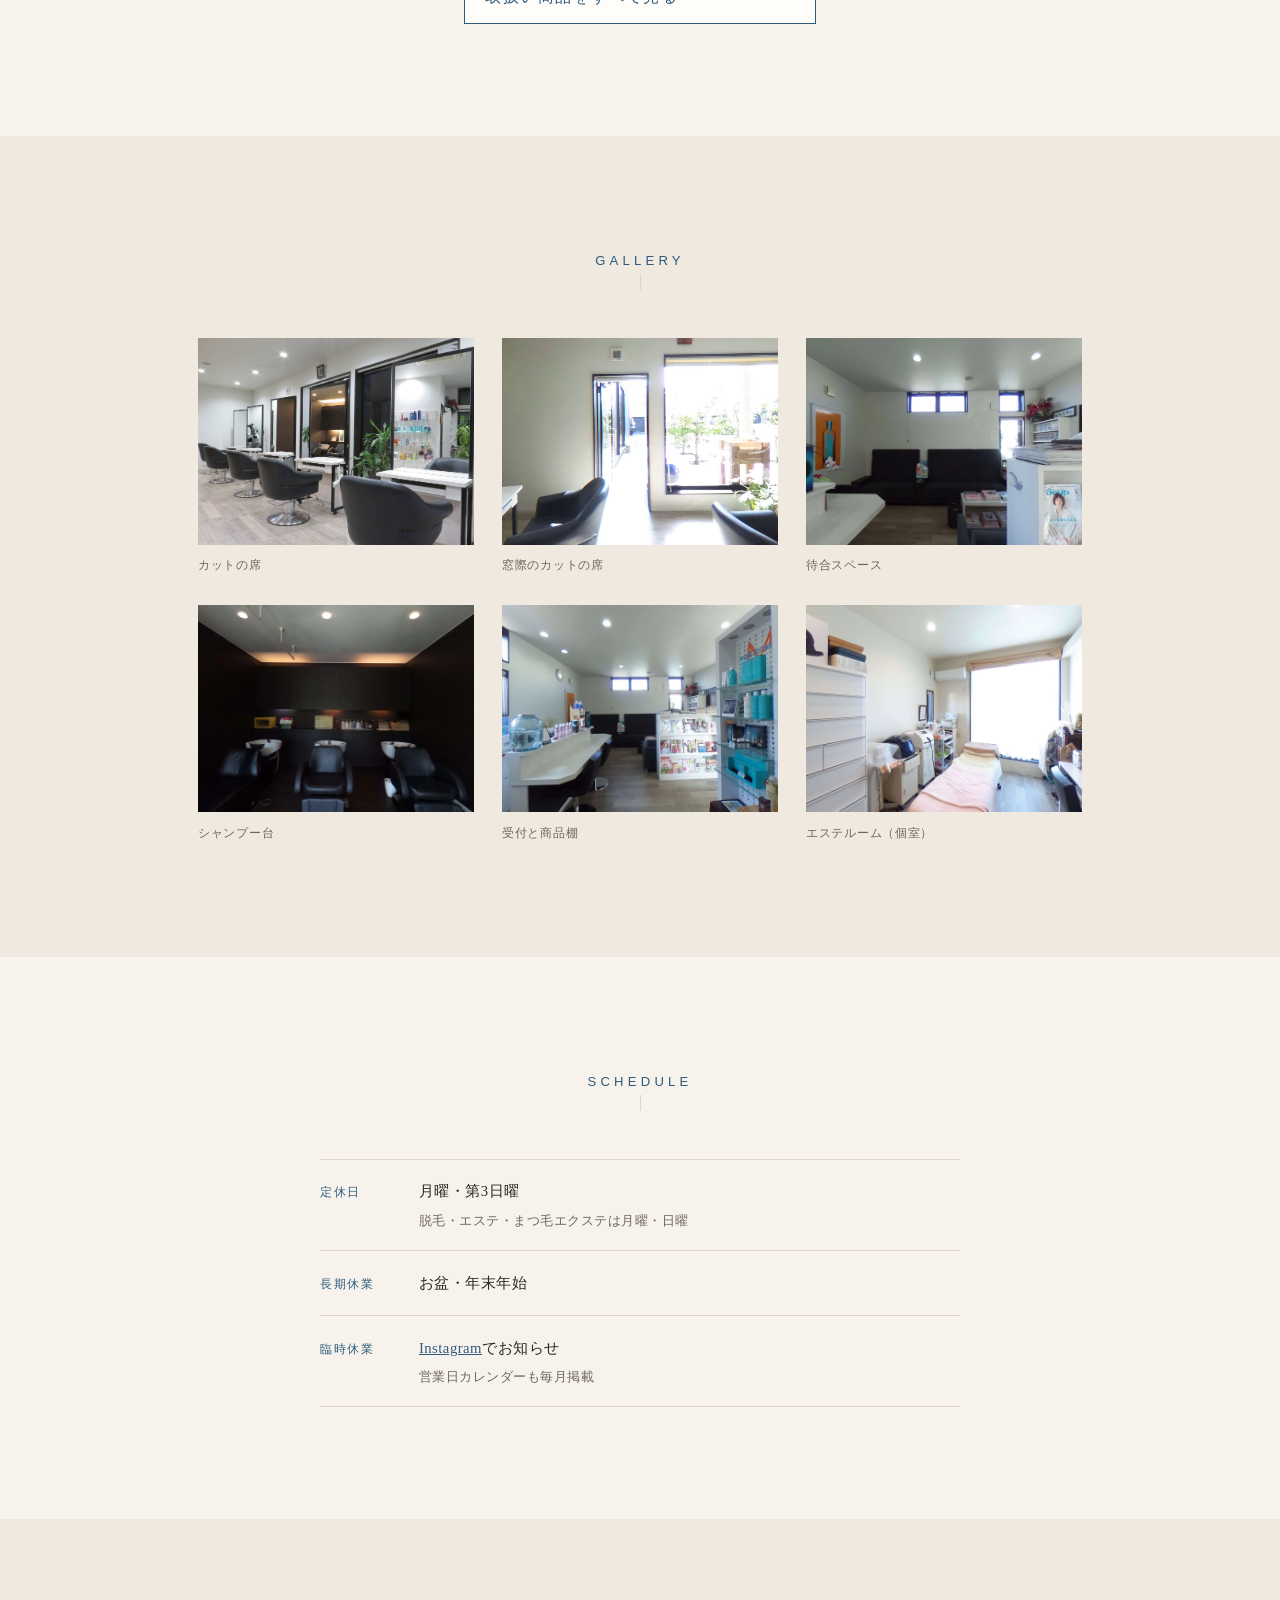
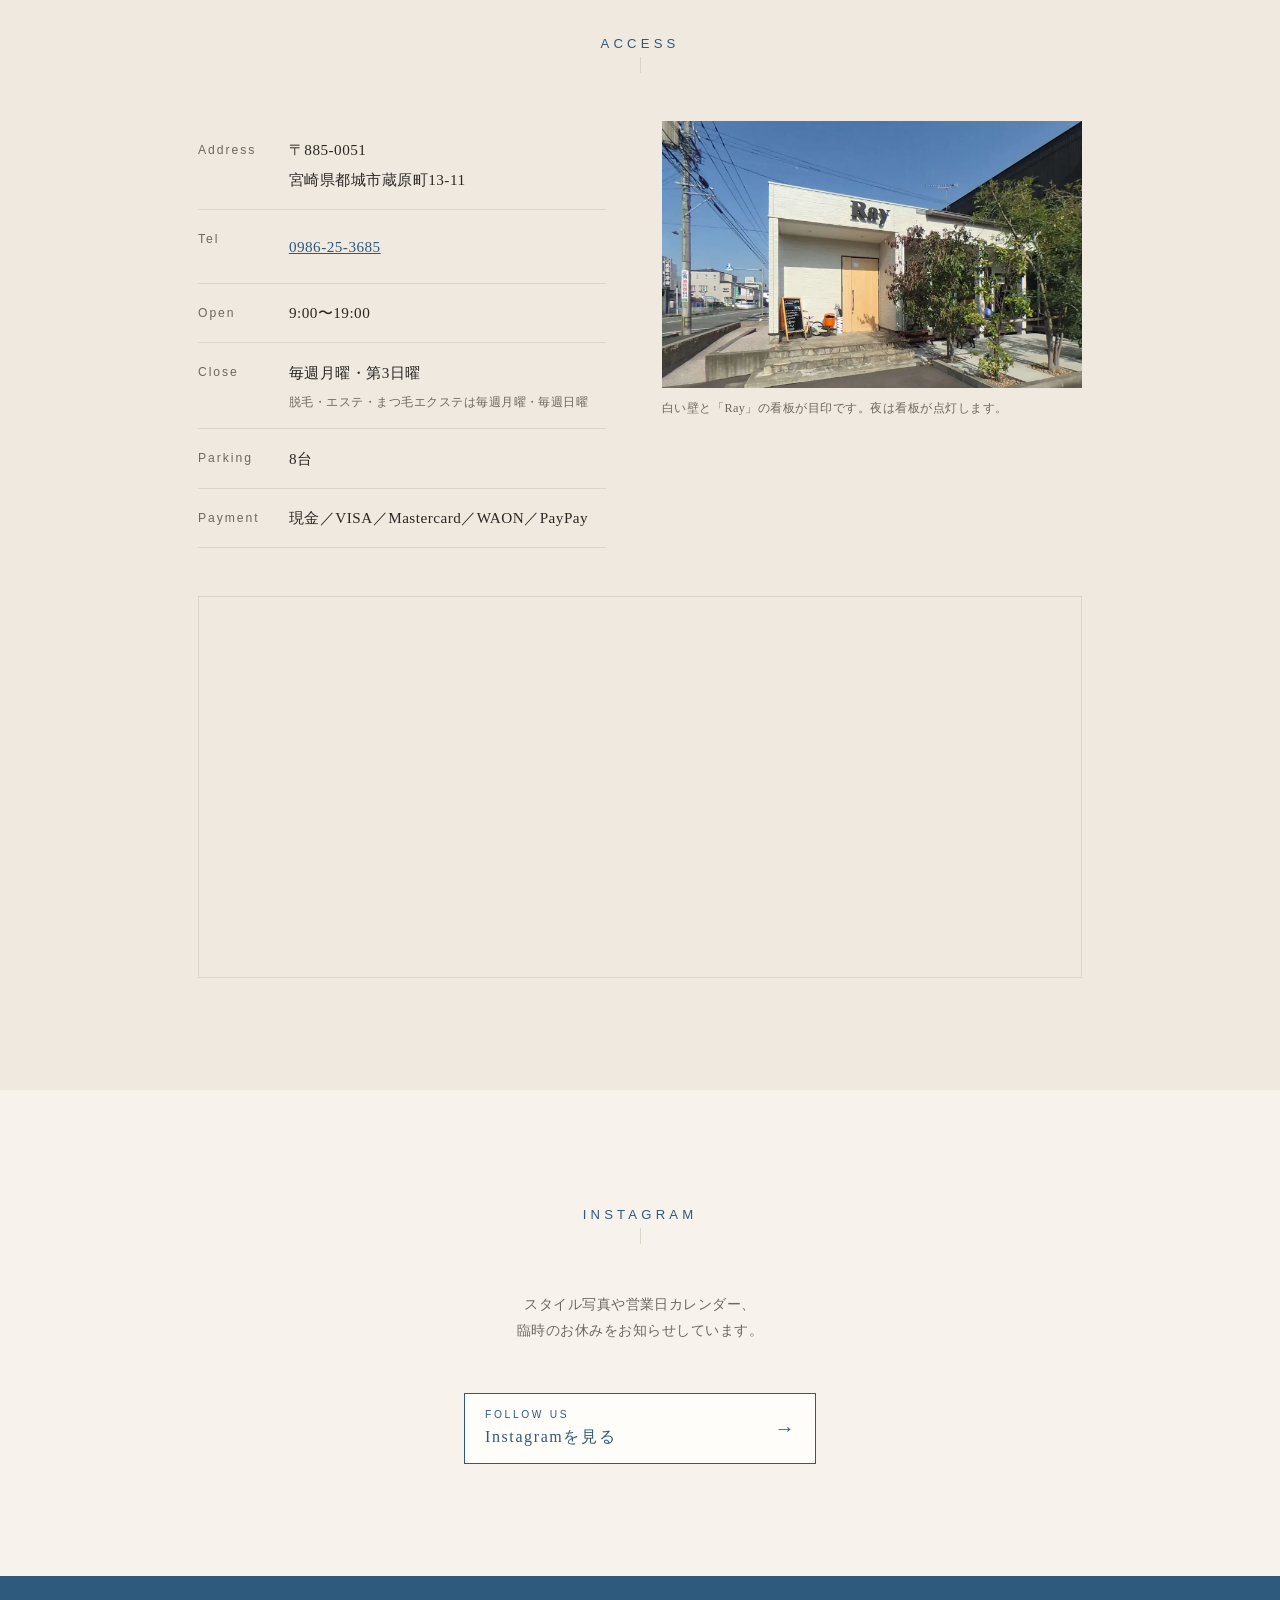
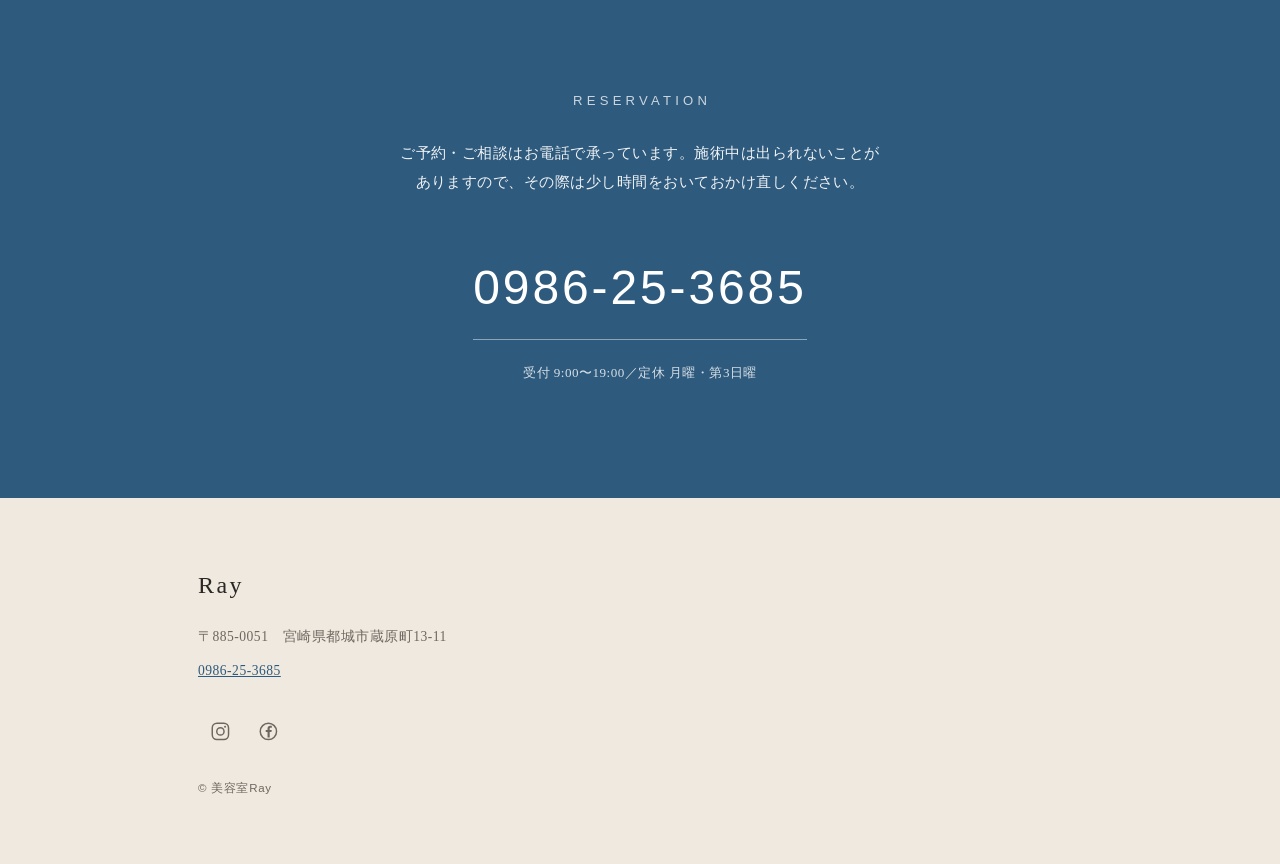
==== commit 3799c496: "v2: 横に流れる帯の「止める」ボタンを外し、指やマウスで動かせるようにした Co-Authored-By: Claude Opus 5.5 <noreply@anthropic.com>" ====
--- a/v2/index.html
+++ b/v2/index.html
@@ -2,15 +2,84 @@
 <html lang="ja">
 <head>
 <script>document.documentElement.className+=" js";</script>
+<!-- 2026-11-15 本人の頼み:トップを開いた時の演出。開いた最初の1回だけ(?intro で何度でも)。動きを減らす設定の人には出さない -->
+<script>try{if(!matchMedia('(prefers-reduced-motion: reduce)').matches&&(/[?&]intro\b/.test(location.search)||!sessionStorage.getItem('ray-intro'))){document.documentElement.classList.add('has-intro');sessionStorage.setItem('ray-intro','1');}}catch(e){}</script>
 <meta charset="UTF-8">
 <meta name="viewport" content="width=device-width, initial-scale=1">
 <title>美容室Ray｜宮崎県都城市蔵原町の美容室</title>
 <meta name="description" content="宮崎県都城市蔵原町の美容室Ray。髪と頭皮に負担をかけないことを基準に薬剤と商品を選んでいます。カット3,600円〜。まつ毛、エステ、脱毛まで女性スタッフだけでお受けしています。">
 <meta name="robots" content="noindex">
 <link rel="icon" href="favicon.svg" type="image/svg+xml">
-<link rel="stylesheet" href="style.css?v=20261113c">
+<link rel="stylesheet" href="style.css?v=20261115g">
 </head>
 <body>
+
+<!-- 2026-11-15 本人の頼み:始まりの演出。ハサミ(青い線画)が「Ray」の右端に現れ、右から左へゆっくりチョキチョキと
+     真ん中を切り、切れた下の文字が髪を切るようにパラパラ落ちて、ページが出る(約2.5秒)。
+     &&のパン屋さんと同じ作り:最初の1回だけ・押すと飛ばせる・JavaScriptが動かなくても2.5秒で消える -->
+<div class="intro" aria-hidden="true">
+  <div class="intro__stage">
+    <div class="intro__logo">
+      <p class="intro__word intro__word--top">Ray</p>
+      <p class="intro__word intro__piece" style="--l:0.00%;--r:91.67%;--d:1.41s;--t:0.79s;--dx:17px;--rot:28deg;--fall:49vh">Ray</p>
+      <p class="intro__word intro__piece" style="--l:8.33%;--r:83.33%;--d:1.33s;--t:0.78s;--dx:21px;--rot:26deg;--fall:47vh">Ray</p>
+      <p class="intro__word intro__piece" style="--l:16.67%;--r:75.00%;--d:1.25s;--t:0.68s;--dx:-15px;--rot:-20deg;--fall:67vh">Ray</p>
+      <p class="intro__word intro__piece" style="--l:25.00%;--r:66.67%;--d:1.23s;--t:0.72s;--dx:21px;--rot:11deg;--fall:57vh">Ray</p>
+      <p class="intro__word intro__piece" style="--l:33.33%;--r:58.33%;--d:1.16s;--t:0.76s;--dx:-16px;--rot:-8deg;--fall:68vh">Ray</p>
+      <p class="intro__word intro__piece" style="--l:41.67%;--r:50.00%;--d:1.04s;--t:0.83s;--dx:12px;--rot:31deg;--fall:65vh">Ray</p>
+      <p class="intro__word intro__piece" style="--l:50.00%;--r:41.67%;--d:0.95s;--t:0.81s;--dx:-8px;--rot:-18deg;--fall:47vh">Ray</p>
+      <p class="intro__word intro__piece" style="--l:58.33%;--r:33.33%;--d:0.91s;--t:0.84s;--dx:18px;--rot:29deg;--fall:51vh">Ray</p>
+      <p class="intro__word intro__piece" style="--l:66.67%;--r:25.00%;--d:0.80s;--t:0.83s;--dx:10px;--rot:23deg;--fall:61vh">Ray</p>
+      <p class="intro__word intro__piece" style="--l:75.00%;--r:16.67%;--d:0.72s;--t:0.71s;--dx:-17px;--rot:-28deg;--fall:68vh">Ray</p>
+      <p class="intro__word intro__piece" style="--l:83.33%;--r:8.33%;--d:0.68s;--t:0.71s;--dx:-16px;--rot:-21deg;--fall:49vh">Ray</p>
+      <p class="intro__word intro__piece" style="--l:91.67%;--r:0.00%;--d:0.60s;--t:0.75s;--dx:-21px;--rot:-17deg;--fall:66vh">Ray</p>
+      <i class="intro__hair" style="--x:54.1%;--d:0.93s;--t:0.85s;--len:0.23em;--r0:-7deg;--dx:12px;--rot:81deg;--fall:54vh"></i>
+      <i class="intro__hair" style="--x:75.4%;--d:0.75s;--t:0.92s;--len:0.26em;--r0:36deg;--dx:14px;--rot:79deg;--fall:50vh"></i>
+      <i class="intro__hair" style="--x:68.9%;--d:0.88s;--t:0.84s;--len:0.25em;--r0:8deg;--dx:-21px;--rot:-85deg;--fall:51vh"></i>
+      <i class="intro__hair" style="--x:77.3%;--d:0.76s;--t:0.74s;--len:0.26em;--r0:-1deg;--dx:-15px;--rot:-72deg;--fall:61vh"></i>
+      <i class="intro__hair" style="--x:52.0%;--d:0.95s;--t:0.86s;--len:0.20em;--r0:10deg;--dx:23px;--rot:60deg;--fall:64vh"></i>
+      <i class="intro__hair" style="--x:58.3%;--d:0.92s;--t:0.82s;--len:0.23em;--r0:-4deg;--dx:-23px;--rot:-65deg;--fall:46vh"></i>
+      <i class="intro__hair" style="--x:66.4%;--d:0.81s;--t:0.92s;--len:0.16em;--r0:27deg;--dx:12px;--rot:148deg;--fall:44vh"></i>
+      <i class="intro__hair" style="--x:11.7%;--d:1.32s;--t:0.87s;--len:0.13em;--r0:-4deg;--dx:29px;--rot:134deg;--fall:44vh"></i>
+      <i class="intro__hair" style="--x:93.2%;--d:0.66s;--t:0.81s;--len:0.26em;--r0:-36deg;--dx:25px;--rot:66deg;--fall:56vh"></i>
+      <i class="intro__hair" style="--x:35.0%;--d:1.11s;--t:0.91s;--len:0.16em;--r0:39deg;--dx:9px;--rot:114deg;--fall:58vh"></i>
+    </div>
+  </div>
+  <div class="intro__cutter">
+    <svg class="intro__scissors" viewBox="0 -14 124 88" xmlns="http://www.w3.org/2000/svg">
+      <g class="intro__blade intro__blade--a">
+        <path d="M66 30 C84 25.5 104 24.5 121 27.2 C105 30.2 86 32 66 32.8 Z" fill="currentColor"/>
+        <path d="M68 31.2 L35 41.5" stroke="currentColor" stroke-width="4.2" stroke-linecap="round" fill="none"/>
+        <ellipse cx="23" cy="45" rx="12" ry="8.5" fill="none" stroke="currentColor" stroke-width="3.6"/>
+      </g>
+      <g class="intro__blade intro__blade--b">
+        <path d="M66 30 C84 34.5 104 35.5 121 32.8 C105 29.8 86 28 66 27.2 Z" fill="currentColor"/>
+        <path d="M68 28.8 L35 18.5" stroke="currentColor" stroke-width="4.2" stroke-linecap="round" fill="none"/>
+        <ellipse cx="23" cy="15" rx="12" ry="8.5" fill="none" stroke="currentColor" stroke-width="3.6"/>
+      </g>
+      <circle cx="66" cy="30" r="2.8" fill="#F7F3EC" stroke="currentColor" stroke-width="1.6"/>
+    </svg>
+  </div>
+</div>
+<script>
+(function () {
+  // 演出が終わったら外す。押すと飛ばせる
+  try {
+    var intro = document.querySelector('.intro');
+    if (!intro || !document.documentElement.classList.contains('has-intro')) return;
+    var done = false;
+    var finish = function () {
+      if (done) return;
+      done = true;
+      document.documentElement.classList.remove('has-intro');
+      if (intro.parentNode) intro.parentNode.removeChild(intro);
+    };
+    intro.addEventListener('click', function () { intro.classList.add('is-skipped'); setTimeout(finish, 350); });
+    intro.addEventListener('animationend', function (e) { if (e.target === intro) finish(); });
+    setTimeout(finish, 4000);
+  } catch (e) { /* CSS だけで2.5秒後に消える */ }
+})();
+</script>
 
 <a class="skip" href="#main">本文へスキップ</a>
 
@@ -379,7 +448,6 @@
           </li>
         </ul>
       </div>
-      <button class="marquee__toggle" type="button" aria-pressed="false">止める</button>
       <a class="sec__cta" href="staff.html"><span class="sec__cta-en">View All Staff</span><span class="sec__cta-ja">スタッフ紹介を見る</span><span class="sec__cta-arr" aria-hidden="true">→</span></a>
     </div>
   </section>
@@ -1003,7 +1071,6 @@
           </ul>
         </div>
       </div>
-      <button class="marquee__toggle" type="button" aria-pressed="false">止める</button>
       <!-- /商品の流れ -->
       <a class="sec__cta" href="products.html"><span class="sec__cta-en">View All Products</span><span class="sec__cta-ja">取扱い商品をすべて見る</span><span class="sec__cta-arr" aria-hidden="true">→</span></a>
     </div>
@@ -1155,14 +1222,59 @@
 
 <script>
 (function () {
-  // 流れる写真(トップのスタッフ・商品)を、キーボードやスマホでも止められるように(「止める」「動かす」)
-  Array.prototype.forEach.call(document.querySelectorAll('.marquee__toggle'), function (b) {
-    b.addEventListener('click', function () {
-      var paused = b.previousElementSibling.classList.toggle('is-paused');
-      b.setAttribute('aria-pressed', String(paused));
-      b.textContent = paused ? '動かす' : '止める';
+  // 流れる写真(トップのスタッフ・商品)は止まらずに流れ続け、指やマウスで左右に動かせる(2026-11-15 本人の頼み。止めるボタンは外した)
+  // 流れは CSS のアニメーションのまま。つかんでいる間だけ位置を指に合わせ、離すと勢いを少し残して元の流れに戻る
+  (function () {
+    if (window.matchMedia('(prefers-reduced-motion: reduce)').matches) return;
+    Array.prototype.forEach.call(document.querySelectorAll('.marquee'), function (box) {
+      var track = box.querySelector('.marquee__track');
+      var anim = track && track.getAnimations && track.getAnimations()[0];
+      if (!anim || !anim.effect) return;
+      var reverse = getComputedStyle(track).animationDirection === 'reverse';
+      var copies = parseFloat(getComputedStyle(box).getPropertyValue('--copies')) || 2;
+      var dur = anim.effect.getComputedTiming().duration;
+      var id = null, lastX = 0, lastT = 0, vel = 0, raf = 0;
+      // 指が dx px 右へ動いた分と、流れの時間 auto ミリ秒分だけ進める(0 より前に戻らないよう、時間を前に余らせる)
+      var move = function (dx, auto) {
+        var t = anim.currentTime + auto + (reverse ? dx : -dx) / (track.offsetWidth / copies) * dur;
+        anim.currentTime = (t % dur + dur) % dur + dur * 100;
+      };
+      box.addEventListener('pointerdown', function (e) {
+        if (id !== null || (e.pointerType === 'mouse' && e.button !== 0)) return;
+        id = e.pointerId; lastX = e.clientX; lastT = e.timeStamp; vel = 0;
+        cancelAnimationFrame(raf);
+        anim.pause();
+        box.classList.add('is-dragging');
+        try { box.setPointerCapture(id); } catch (err) { /* 捕まえられなくても動かせる */ }
+      });
+      box.addEventListener('pointermove', function (e) {
+        if (e.pointerId !== id) return;
+        var dx = e.clientX - lastX, dt = e.timeStamp - lastT;
+        move(dx, 0);
+        if (dt > 0) vel = vel * .3 + dx / dt * .7;
+        lastX = e.clientX; lastT = e.timeStamp;
+      });
+      var release = function (e) {
+        if (e.pointerId !== id) return;
+        id = null;
+        box.classList.remove('is-dragging');
+        if (e.type === 'pointercancel' || e.timeStamp - lastT > 80) vel = 0;
+        var prev = performance.now();
+        var glide = function (now) {
+          var dt = Math.min(now - prev, 50);
+          prev = now;
+          vel *= Math.pow(.94, dt / 16.7);
+          move(vel * dt, dt);
+          if (Math.abs(vel) > .03) raf = requestAnimationFrame(glide); else anim.play();
+        };
+        raf = requestAnimationFrame(glide);
+      };
+      box.addEventListener('pointerup', release);
+      box.addEventListener('pointercancel', release);
+      box.addEventListener('dragstart', function (e) { e.preventDefault(); });
+      box.classList.add('is-live');
     });
-  });
+  })();
 
   var btn = document.getElementById('navToggle');
   var nav = document.getElementById('siteNav');
--- a/v2/style.css
+++ b/v2/style.css
@@ -75,6 +75,75 @@
   display: inline-flex; align-items: center;
   background: var(--paper); padding: .5rem 1rem; border: 1px solid var(--accent);
 }
+
+/* ------------------------------------------------------------
+   始まりの演出(2026-11-15 本人の頼み。トップだけ・最初の1回だけ)
+   0.05〜0.45秒 「Ray」が浮かぶ → 0.3秒 ハサミが文字の右端に現れ、0.5秒〜 右から左へチョキチョキ切る
+   (文字の右端から左端までは、どの画面の幅でも0.9秒。左端で消える)→ 切れた下の文字と髪が、通った所から順にパラパラ落ちる
+   → 2.0〜2.5秒 全体が消えてページが出る。押すと飛ばせる
+   ------------------------------------------------------------ */
+
+.intro { display: none; }
+.has-intro .intro {
+  --fs: clamp(4.5rem, 24vw, 9rem);
+  display: block; position: fixed; inset: 0; z-index: 200; cursor: pointer; overflow: hidden;
+  background: var(--bg);
+  animation: intro-out 0.5s ease 2.0s forwards;   /* JavaScriptが動かなくても、2.5秒で消えて押せるようになる */
+}
+.intro__stage { position: absolute; inset: 0; display: grid; place-items: center; }
+/* 切れ目(箱の上から60%)が画面の真ん中に来るよう、少し上げる。60%は小文字の高さの真ん中 */
+.intro__logo {
+  position: relative; top: -.1em;
+  font-family: var(--serif-ja); font-size: var(--fs); line-height: 1;
+  letter-spacing: .1em; text-indent: .1em; color: var(--ink);
+  opacity: 0; transform: translateY(.08em); animation: intro-in 0.4s ease 0.05s forwards;
+}
+.intro__word { margin: 0; white-space: nowrap; }
+.intro__word--top { clip-path: inset(0 0 40% 0); }
+/* 下の半分を細い短冊に分け、ハサミが通った所から順に、ゆらゆら回りながら落とす */
+.intro__piece {
+  position: absolute; inset: 0; clip-path: inset(60% var(--r) 0 var(--l)); transform-origin: 50% 70%;
+  animation: intro-fall var(--t) cubic-bezier(.5, 0, .85, .55) var(--d) forwards;
+}
+/* 切った髪の毛のような細い線 */
+.intro__hair {
+  position: absolute; left: var(--x); top: 60%; width: 1.5px; height: var(--len);
+  background: var(--ink); border-radius: 1px; opacity: 0; transform-origin: 50% 0;
+  animation: intro-hair var(--t) cubic-bezier(.5, 0, .85, .55) var(--d) forwards;
+}
+/* ハサミ(青い線画。2026-11-15 本人「もとのハサミでいい」)。左右を反転して刃を左に向ける。支点は絵の左から46.8%。
+   切った後の線は引かない(本人「切った後に線が残ってるけどそれいらない」) */
+.intro__cutter {
+  position: absolute; left: 0; top: 50%; width: clamp(64px, 16vw, 96px); opacity: 0;
+  transform: translate(calc(50vw + var(--fs) * 1.05 - 46.8% + 28px), -50%);
+  animation: intro-travel 1.30s linear 0.3s forwards;
+}
+.intro__scissors { display: block; width: 100%; height: auto; overflow: visible; color: var(--accent); transform: scaleX(-1); }
+/* 刃を大きく開いて閉じる(チョキチョキ)。支点は絵の(66, 30) */
+.intro__blade { transform-box: view-box; transform-origin: 66px 30px; }
+.intro__blade--a { transform: rotate(-24deg); animation: intro-snip-a 0.3s ease-in-out 0.5s 3 both; }
+.intro__blade--b { transform: rotate(24deg); animation: intro-snip-b 0.3s ease-in-out 0.5s 3 both; }
+.has-intro .intro.is-skipped { animation: intro-out .3s ease forwards; }
+@keyframes intro-in { to { opacity: 1; transform: none; } }
+@keyframes intro-travel {
+  0% { opacity: 0; transform: translate(calc(50vw + var(--fs) * 1.05 - 46.8% + 28px), -50%); animation-timing-function: ease-out; }
+  15.38% { opacity: 1; transform: translate(calc(50vw + var(--fs) * 1.05 - 46.8%), -50%); animation-timing-function: linear; }
+  84.62% { opacity: 1; transform: translate(calc(50vw - var(--fs) * 1.05 - 46.8%), -50%); animation-timing-function: ease-in; }
+  100% { opacity: 0; transform: translate(calc(50vw - var(--fs) * 1.05 - 46.8% - 28px), -50%); }
+}
+@keyframes intro-snip-a { 0%, 100% { transform: rotate(-24deg); } 50% { transform: rotate(0deg); } }
+@keyframes intro-snip-b { 0%, 100% { transform: rotate(24deg); } 50% { transform: rotate(0deg); } }
+@keyframes intro-fall {
+  0% { transform: none; opacity: 1; }
+  35% { transform: translate(calc(var(--dx) * -.6), calc(var(--fall) * .16)) rotate(calc(var(--rot) * -.4)); opacity: 1; }
+  100% { transform: translate(var(--dx), var(--fall)) rotate(var(--rot)); opacity: 0; }
+}
+@keyframes intro-hair {
+  0% { transform: rotate(var(--r0)); opacity: .8; }
+  40% { transform: translate(calc(var(--dx) * -.6), calc(var(--fall) * .2)) rotate(calc(var(--rot) * -.5)); opacity: .8; }
+  100% { transform: translate(var(--dx), var(--fall)) rotate(var(--rot)); opacity: 0; }
+}
+@keyframes intro-out { to { opacity: 0; visibility: hidden; } }
 
 /* ------------------------------------------------------------
    ヘッダー
@@ -771,7 +840,8 @@
 /* ------------------------------------------------------------
    トップのスタッフ・商品:全部の写真を横に流し続ける(2026-11-12 本人の頼み)
    同じ並びを --copies 回続けて置き、1つ分動いた所で最初に戻すので、切れ目なく回り続けて見える。
-   速さは1枚4秒分(--count 枚で1周)。触れると止まる。動きを減らす設定の人には流さず、横にスクロール
+   速さは1枚4秒分(--count 枚で1周)。止めるボタンは置かず、触れても止まらない。指やマウスで左右に動かせる
+   (2026-11-15 本人の頼み。動かすのはページの終わりの JavaScript)。動きを減らす設定の人には流さず、横にスクロール
    ------------------------------------------------------------ */
 .marquee {
   overflow: hidden;
@@ -788,39 +858,19 @@
   list-style: none;
   animation: marquee calc(var(--count, 10) * 4s) linear infinite;
 }
-.marquee:hover .marquee__track,
-.marquee:focus-within .marquee__track,
-.marquee.is-paused .marquee__track,
-.marquee-rows:hover .marquee__track,
-.marquee-rows.is-paused .marquee__track { animation-play-state: paused; }
+/* つかんで動かせる時(JavaScript が動く時だけ is-live が付く)。縦のスクロールはページに任せる */
+.marquee.is-live { touch-action: pan-y; cursor: grab; -webkit-user-select: none; user-select: none; }
+.marquee.is-live.is-dragging { cursor: grabbing; }
+.marquee.is-live img { -webkit-user-drag: none; -webkit-touch-callout: none; }
 /* 商品は2段。下の段は逆向き(左→右)に流して左右対称に見せる */
 .marquee--reverse .marquee__track { animation-direction: reverse; }
 .marquee-rows .marquee + .marquee { margin-top: clamp(1.25rem, 4vw, 2rem); }
-/* 止める/動かす。JavaScript が動く時だけ出す。目立たせず右下に小さく */
-.marquee__toggle { display: none; }
-.js .marquee__toggle {
-  display: block;
-  min-height: 44px;
-  margin: .5rem 0 0 auto;
-  padding: 0 .25rem;
-  border: 0;
-  background: none;
-  font-family: var(--serif-ja);
-  font-size: .74rem;
-  letter-spacing: .08em;
-  color: var(--muted);
-  text-decoration: underline;
-  text-underline-offset: .35em;
-  cursor: pointer;
-}
-.marquee__toggle:hover, .marquee__toggle:focus-visible { color: var(--accent); }
 .marquee__track > li { flex: 0 0 auto; width: var(--item-w, 150px); margin-right: clamp(.9rem, 3vw, 1.5rem); }
 @keyframes marquee { to { transform: translate3d(calc(-100% / var(--copies, 2)), 0, 0); } }
 @media (prefers-reduced-motion: reduce) {
   .marquee { overflow-x: auto; -webkit-mask-image: none; mask-image: none; }
   .marquee__track { animation: none; padding-inline: var(--pad); }
   .marquee__track > li[aria-hidden="true"] { display: none; }
-  .js .marquee__toggle { display: none; }
 }
 .marquee--staff { --item-w: 150px; }
 .marquee--staff img { width: 100%; aspect-ratio: 3 / 4; object-fit: cover; }
